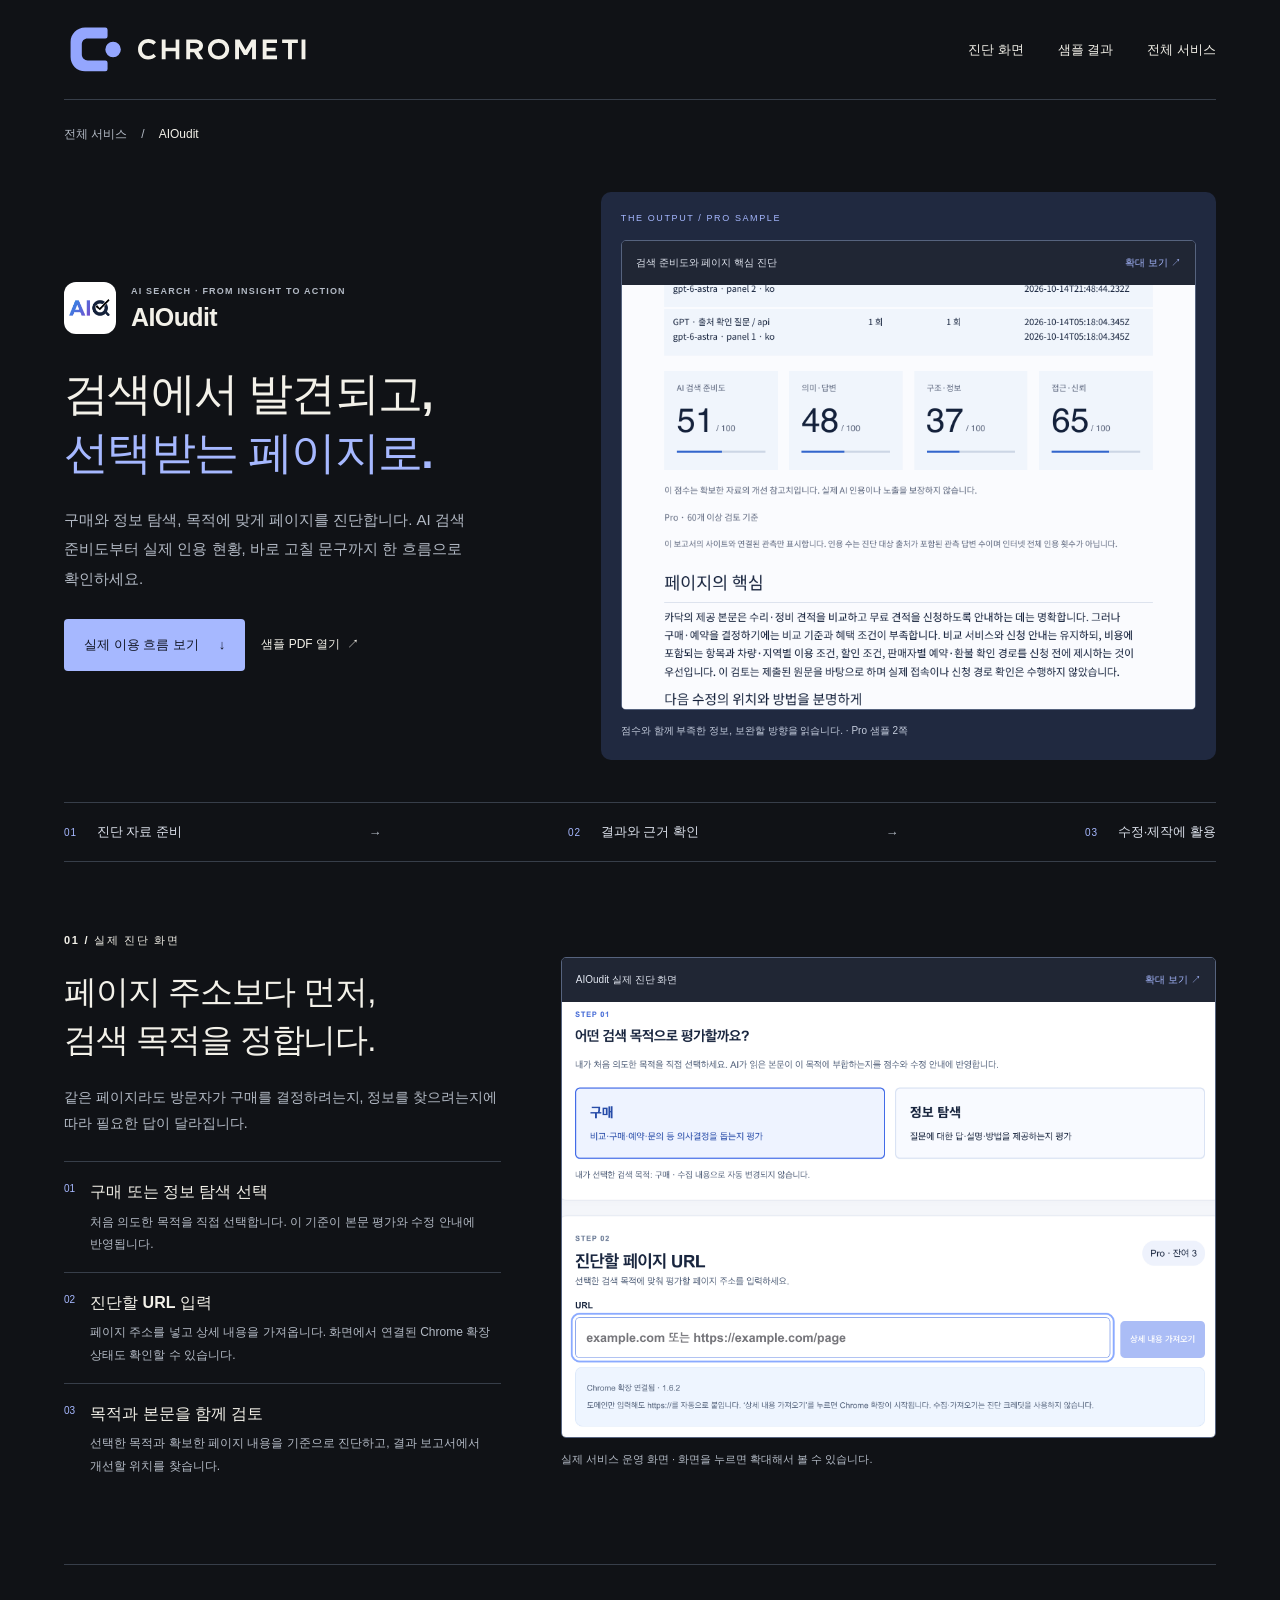
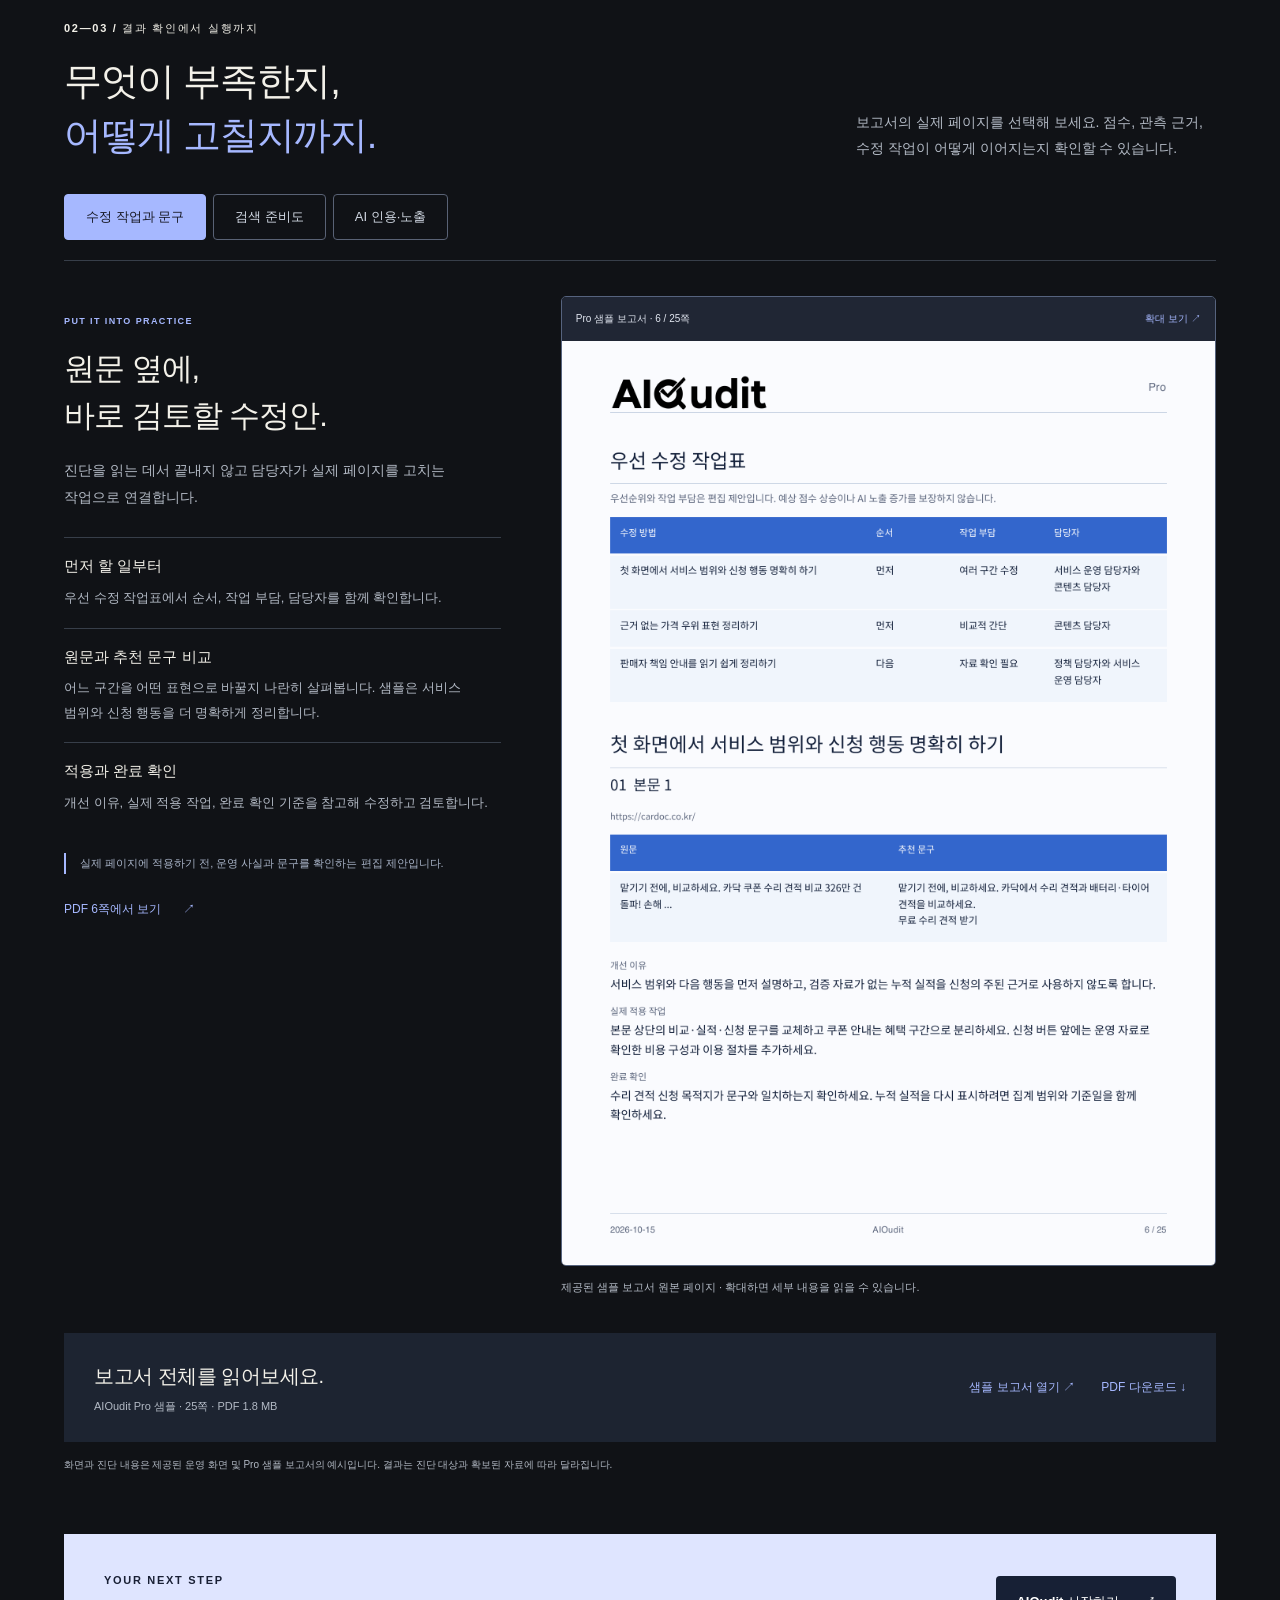
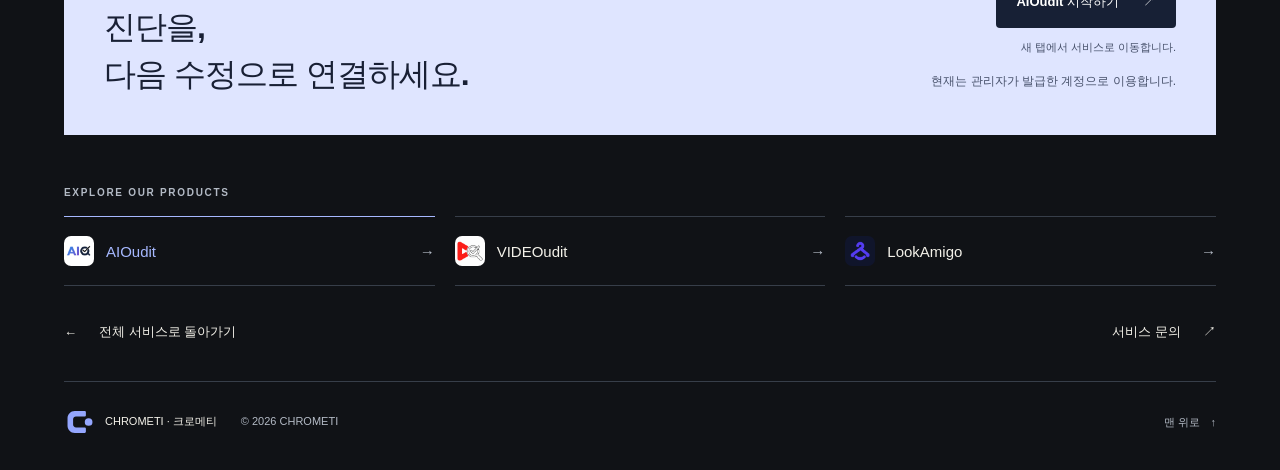
==== services/aioaudit.html @ de55fcaa "Add files via upload" ====
<!doctype html>
<html lang="ko">
<head>
  <meta charset="utf-8">
  <meta name="viewport" content="width=device-width, initial-scale=1">
  <meta name="theme-color" content="#101216">
  <title>AIOudit — AI 검색 시대의 웹페이지 진단 | CHROMETI</title>
  <meta name="description" content="웹페이지의 메시지와 정보 구조, 신뢰 기반을 살펴보고 검색 의도에 맞는 개선 방향을 제안합니다. 진단에서 끝나지 않고, 실제로 고칠 부분과 수정안을 찾는 데 집중합니다.">
  <meta property="og:type" content="website">
  <meta property="og:locale" content="ko_KR">
  <meta property="og:site_name" content="CHROMETI · 크로메티">
  <meta property="og:title" content="AIOudit — AI 검색 시대의 웹페이지 진단">
  <meta property="og:description" content="웹페이지의 메시지와 정보 구조, 신뢰 기반을 살펴보고 검색 의도에 맞는 개선 방향을 제안합니다. 진단에서 끝나지 않고, 실제로 고칠 부분과 수정안을 찾는 데 집중합니다.">
  <meta property="og:url" content="https://chrometi.ilhanyoo.chatgpt.site/services/aioaudit.html">
  <meta name="twitter:card" content="summary">
  <link rel="icon" href="../favicon.ico?v=chrometi-1" sizes="16x16 32x32 48x48 64x64">
  <link rel="icon" type="image/png" sizes="32x32" href="../favicon-32x32.png?v=chrometi-1">
  <link rel="icon" type="image/svg+xml" sizes="any" href="../favicon.svg?v=chrometi-1">
  <link rel="apple-touch-icon" sizes="180x180" href="../apple-touch-icon.png?v=chrometi-1">
  <link rel="manifest" href="../site.webmanifest?v=chrometi-1">
  <link rel="stylesheet" href="../styles.css?v=services-1">
  <link rel="stylesheet" href="../service.css?v=reports-1">
  <script src="../site.js?v=services-1" defer></script>
  <script src="../service-preview.js?v=reports-1" defer></script>
  <link rel="stylesheet" href="../report-stories.css?v=reports-1">
  <script src="../report-stories.js?v=reports-1" defer></script>
</head>
<body class="service-page service-aioaudit">
  <a class="skip-link" href="#main">본문으로 이동</a>
  <div class="page" id="top" tabindex="-1">
    <header class="header">
      <a class="wordmark" href="../index.html" aria-label="크로메티 홈으로"><img src="../assets/chrometi-logo-on-dark.svg" alt="CHROMETI" width="1213" height="282"></a>
      <nav class="nav" aria-label="주 메뉴"><a href="#screen">진단 화면</a><a href="#report">샘플 결과</a><a href="../index.html#products">전체 서비스</a></nav>
    </header>
    <main id="main" tabindex="-1">
      <nav class="breadcrumb" aria-label="현재 위치"><a href="../index.html#products">전체 서비스</a><span aria-hidden="true">/</span><span aria-current="page">AIOudit</span></nav>
      
<section class="work-hero" aria-labelledby="service-title"><div><div class="service-identity"><img src="../assets/aioaudit.png" alt="" width="52" height="52"><div><p class="eyebrow">AI SEARCH · FROM INSIGHT TO ACTION</p><p class="service-name">AIOudit</p></div></div><h1 id="service-title">검색에서 발견되고,<br><em>선택받는 페이지로.</em></h1><p class="service-lead">구매와 정보 탐색, 목적에 맞게 페이지를 진단합니다. AI 검색 준비도부터 실제 인용 현황, 바로 고칠 문구까지 한 흐름으로 확인하세요.</p><div class="hero-actions"><a href="#screen" class="button">실제 이용 흐름 보기 <span aria-hidden="true">↓</span></a><a class="text-link" href="../assets/reports/aioaudit-pro-sample.pdf" target="_blank" rel="noopener">샘플 PDF 열기 <span aria-hidden="true">↗</span></a></div></div><div class="hero-evidence"><p class="evidence-kicker">THE OUTPUT / PRO SAMPLE</p><figure class="evidence-figure report-hero"><a href="../assets/reports/aioaudit-page-2.png" data-screen-preview data-preview-title="검색 준비도와 페이지 핵심 진단" aria-label="검색 준비도와 페이지 핵심 진단 확대 보기" target="_blank" rel="noopener"><span class="evidence-toolbar"><span>검색 준비도와 페이지 핵심 진단</span><span>확대 보기 ↗</span></span><span class="evidence-image"><img src="../assets/reports/aioaudit-page-2.png" width="827" height="1170" alt="점수와 함께 부족한 정보, 보완할 방향을 읽습니다. · Pro 샘플 2쪽" fetchpriority="high"></span></a></figure><p class="evidence-caption">점수와 함께 부족한 정보, 보완할 방향을 읽습니다. · Pro 샘플 2쪽</p></div></section>
<div class="journey-line" aria-label="서비스 이용 흐름"><span><b>01</b> 진단 자료 준비</span><i aria-hidden="true">→</i><span><b>02</b> 결과와 근거 확인</span><i aria-hidden="true">→</i><span><b>03</b> 수정·제작에 활용</span></div>
<section class="input-story" id="screen" tabindex="-1" aria-labelledby="input-title"><div class="input-copy"><p class="eyebrow">01 / 실제 진단 화면</p><h2 id="input-title">페이지 주소보다 먼저,<br>검색 목적을 정합니다.</h2><p class="section-intro">같은 페이지라도 방문자가 구매를 결정하려는지, 정보를 찾으려는지에 따라 필요한 답이 달라집니다.</p><ol class="input-steps"><li><b>01</b><div><h3>구매 또는 정보 탐색 선택</h3><p>처음 의도한 목적을 직접 선택합니다. 이 기준이 본문 평가와 수정 안내에 반영됩니다.</p></div></li><li><b>02</b><div><h3>진단할 URL 입력</h3><p>페이지 주소를 넣고 상세 내용을 가져옵니다. 화면에서 연결된 Chrome 확장 상태도 확인할 수 있습니다.</p></div></li><li><b>03</b><div><h3>목적과 본문을 함께 검토</h3><p>선택한 목적과 확보한 페이지 내용을 기준으로 진단하고, 결과 보고서에서 개선할 위치를 찾습니다.</p></div></li></ol></div><div class="input-evidence"><figure class="evidence-figure dashboard-evidence"><a href="../assets/screens/aioaudit-dashboard.png" data-screen-preview data-preview-title="AIOudit 실제 진단 화면" aria-label="AIOudit 실제 진단 화면 확대 보기" target="_blank" rel="noopener"><span class="evidence-toolbar"><span>AIOudit 실제 진단 화면</span><span>확대 보기 ↗</span></span><span class="evidence-image"><img src="../assets/screens/aioaudit-dashboard.png" width="2102" height="1400" alt="AIOudit 운영 화면. 구매·정보 탐색 목적 선택, 진단할 페이지 URL 입력, 상세 내용 가져오기와 Chrome 확장 연결 상태." loading="lazy"></span></a></figure><p class="evidence-caption">실제 서비스 운영 화면 · 화면을 누르면 확대해서 볼 수 있습니다.</p></div></section>
<section class="report-story" id="report" tabindex="-1" aria-labelledby="report-title"><div class="report-section-heading"><div><p class="eyebrow">02—03 / 결과 확인에서 실행까지</p><h2 id="report-title">무엇이 부족한지,<br><em>어떻게 고칠지까지.</em></h2></div><p class="section-intro">보고서의 실제 페이지를 선택해 보세요. 점수, 관측 근거, 수정 작업이 어떻게 이어지는지 확인할 수 있습니다.</p></div><div class="report-tabs" aria-label="샘플 보고서 항목"><button type="button" class="report-tab" data-panel="report-edits" aria-controls="report-edits" aria-pressed="true">수정 작업과 문구</button><button type="button" class="report-tab" data-panel="report-readiness" aria-controls="report-readiness" aria-pressed="false">검색 준비도</button><button type="button" class="report-tab" data-panel="report-citations" aria-controls="report-citations" aria-pressed="false">AI 인용·노출</button></div><div class="report-panels"><section id="report-edits" class="report-panel" aria-labelledby="title-edits" data-report-panel ><div class="report-explanation"><p class="eyebrow">PUT IT INTO PRACTICE</p><h3 id="title-edits">원문 옆에,<br>바로 검토할 수정안.</h3><p class="panel-lead">진단을 읽는 데서 끝내지 않고 담당자가 실제 페이지를 고치는 작업으로 연결합니다.</p><dl><div><dt>먼저 할 일부터</dt><dd>우선 수정 작업표에서 순서, 작업 부담, 담당자를 함께 확인합니다.</dd></div><div><dt>원문과 추천 문구 비교</dt><dd>어느 구간을 어떤 표현으로 바꿀지 나란히 살펴봅니다. 샘플은 서비스 범위와 신청 행동을 더 명확하게 정리합니다.</dd></div><div><dt>적용과 완료 확인</dt><dd>개선 이유, 실제 적용 작업, 완료 확인 기준을 참고해 수정하고 검토합니다.</dd></div></dl><p class="sample-note">실제 페이지에 적용하기 전, 운영 사실과 문구를 확인하는 편집 제안입니다.</p><a class="text-link" href="../assets/reports/aioaudit-pro-sample.pdf#page=6" target="_blank" rel="noopener">PDF 6쪽에서 보기 <span aria-hidden="true">↗</span></a></div><div class="report-page"><figure class="evidence-figure "><a href="../assets/reports/aioaudit-page-6.png" data-screen-preview data-preview-title="Pro 샘플 보고서 · 6 / 25쪽" aria-label="Pro 샘플 보고서 · 6 / 25쪽 확대 보기" target="_blank" rel="noopener"><span class="evidence-toolbar"><span>Pro 샘플 보고서 · 6 / 25쪽</span><span>확대 보기 ↗</span></span><span class="evidence-image"><img src="../assets/reports/aioaudit-page-6.png" width="827" height="1170" alt="AIOudit 샘플 보고서의 수정 작업과 문구 페이지" loading="lazy"></span></a></figure><p class="evidence-caption">제공된 샘플 보고서 원본 페이지 · 확대하면 세부 내용을 읽을 수 있습니다.</p></div></section><section id="report-readiness" class="report-panel" aria-labelledby="title-readiness" data-report-panel hidden><div class="report-explanation"><p class="eyebrow">READ THE DIAGNOSIS</p><h3 id="title-readiness">점수보다 중요한 건,<br>낮은 이유와 다음 행동.</h3><p class="panel-lead">AI 검색 준비도를 의미·답변, 구조·정보, 접근·신뢰로 나누어 살펴봅니다.</p><dl><div><dt>영역별로 읽기</dt><dd>한 개의 총점뿐 아니라 어떤 영역에 보완이 필요한지 확인합니다.</dd></div><div><dt>선택한 목적과 비교</dt><dd>구매·의사결정에 필요한 정보가 본문에 있는지, 어떤 설명이 부족한지 함께 검토합니다.</dd></div><div><dt>개선할 내용 정하기</dt><dd>샘플에서는 견적 포함 항목, 이용 조건, 혜택 조건 등 신청 전에 필요한 정보를 보완하도록 제안합니다.</dd></div></dl><p class="sample-note">준비도 점수는 확보한 자료의 개선 참고치이며, 실제 AI 인용 확률이나 노출량이 아닙니다.</p><a class="text-link" href="../assets/reports/aioaudit-pro-sample.pdf#page=2" target="_blank" rel="noopener">PDF 2쪽에서 보기 <span aria-hidden="true">↗</span></a></div><div class="report-page"><figure class="evidence-figure "><a href="../assets/reports/aioaudit-page-2.png" data-screen-preview data-preview-title="Pro 샘플 보고서 · 2 / 25쪽" aria-label="Pro 샘플 보고서 · 2 / 25쪽 확대 보기" target="_blank" rel="noopener"><span class="evidence-toolbar"><span>Pro 샘플 보고서 · 2 / 25쪽</span><span>확대 보기 ↗</span></span><span class="evidence-image"><img src="../assets/reports/aioaudit-page-2.png" width="827" height="1170" alt="AIOudit 샘플 보고서의 검색 준비도 페이지" loading="lazy"></span></a></figure><p class="evidence-caption">제공된 샘플 보고서 원본 페이지 · 확대하면 세부 내용을 읽을 수 있습니다.</p></div></section><section id="report-citations" class="report-panel" aria-labelledby="title-citations" data-report-panel hidden><div class="report-explanation"><p class="eyebrow">CHECK THE EVIDENCE</p><h3 id="title-citations">준비도와 실제 관측을<br>구분해서 봅니다.</h3><p class="panel-lead">선택한 질문과 수집 조건에서 AI가 해당 URL을 인용했는지, 브랜드를 언급했는지 확인합니다.</p><dl><div><dt>인용과 언급 구분</dt><dd>링크 인용은 대상 URL이 포함된 답변, 브랜드 노출은 이름이 등장한 답변을 뜻합니다.</dd></div><div><dt>조건과 기간 확인</dt><dd>AI별 질문 유형, 수집 조건과 관측 기간을 함께 읽어 결과의 범위를 이해합니다.</dd></div><div><dt>미확인도 그대로 표시</dt><dd>확인하지 못한 결과를 0회로 처리하지 않습니다. 샘플의 Claude 항목은 추후 서비스 예정으로 표시됩니다.</dd></div></dl><p class="sample-note">이 수치는 관측한 답변의 집계이며, 인터넷 전체 인용 횟수나 전체 이용자 노출량이 아닙니다.</p><a class="text-link" href="../assets/reports/aioaudit-pro-sample.pdf#page=1" target="_blank" rel="noopener">PDF 1쪽에서 보기 <span aria-hidden="true">↗</span></a></div><div class="report-page"><figure class="evidence-figure "><a href="../assets/reports/aioaudit-page-1.png" data-screen-preview data-preview-title="Pro 샘플 보고서 · 1 / 25쪽" aria-label="Pro 샘플 보고서 · 1 / 25쪽 확대 보기" target="_blank" rel="noopener"><span class="evidence-toolbar"><span>Pro 샘플 보고서 · 1 / 25쪽</span><span>확대 보기 ↗</span></span><span class="evidence-image"><img src="../assets/reports/aioaudit-page-1.png" width="827" height="1170" alt="AIOudit 샘플 보고서의 AI 인용·노출 페이지" loading="lazy"></span></a></figure><p class="evidence-caption">제공된 샘플 보고서 원본 페이지 · 확대하면 세부 내용을 읽을 수 있습니다.</p></div></section></div><div class="sample-download"><div><h3>보고서 전체를 읽어보세요.</h3><p>AIOudit Pro 샘플 · 25쪽 · PDF 1.8 MB</p></div><div><a href="../assets/reports/aioaudit-pro-sample.pdf" target="_blank" rel="noopener" class="text-link">샘플 보고서 열기 ↗</a><a href="../assets/reports/aioaudit-pro-sample.pdf" download="AIOudit-Pro-Sample.pdf" class="text-link">PDF 다운로드 ↓</a></div></div><p class="sample-context">화면과 진단 내용은 제공된 운영 화면 및 Pro 샘플 보고서의 예시입니다. 결과는 진단 대상과 확보된 자료에 따라 달라집니다.</p></section>
<section class="service-cta" aria-labelledby="cta-title"><div><p class="eyebrow">Your next step</p><h2 id="cta-title">진단을,<br>다음 수정으로 연결하세요.</h2></div><div class="service-cta-action"><a class="button service-launch" href="https://aioaudit-geo-lab.ilhanyoo.chatgpt.site" target="_blank" rel="noopener noreferrer" aria-label="AIOudit 서비스 새 탭에서 열기">AIOudit 시작하기 <span aria-hidden="true">↗</span></a><p class="new-tab-note">새 탭에서 서비스로 이동합니다.</p><p class="access-note">현재는 관리자가 발급한 계정으로 이용합니다.</p></div></section>
<nav class="service-switch" aria-label="서비스 소개 둘러보기"><p class="eyebrow">Explore our products</p><div><a href="./aioaudit.html" aria-current="page"><img src="../assets/aioaudit.png" width="30" height="30" alt=""><span>AIOudit</span><span aria-hidden="true">→</span></a><a href="./videoudit.html"><img src="../assets/videoudit.png" width="30" height="30" alt=""><span>VIDEOudit</span><span aria-hidden="true">→</span></a><a href="./lookamigo.html"><img src="../assets/lookamigo.png" width="30" height="30" alt=""><span>LookAmigo</span><span aria-hidden="true">→</span></a></div></nav>
      <div class="service-bottom"><a class="text-link" href="../index.html#products"><span aria-hidden="true">←</span> 전체 서비스로 돌아가기</a><a class="text-link" href="mailto:help@chrometi.com" target="_blank" rel="noopener noreferrer">서비스 문의 <span aria-hidden="true">↗</span></a></div>
    </main>
    <footer class="footer"><div><span class="footer-brand"><img src="../assets/chrometi-symbol.svg" alt="" width="32" height="32">CHROMETI · 크로메티</span><span class="copyright">© 2026 CHROMETI</span></div><a href="#top">맨 위로 <span aria-hidden="true">↑</span></a></footer>
  </div>
<dialog class="screen-dialog" aria-labelledby="preview-title" aria-describedby="preview-description"><div class="dialog-toolbar"><div><h2 id="preview-title">서비스 화면 미리보기</h2><p id="preview-description">진단 화면·샘플 보고서 · 확대 후 가로·세로로 이동하며 살펴보세요.</p></div><div class="dialog-actions"><button type="button" class="zoom-toggle" aria-pressed="false">원본 크기로 확대</button><button type="button" class="dialog-close" autofocus aria-label="미리보기 닫기">닫기 <span aria-hidden="true">×</span></button></div></div><div class="dialog-image-area" tabindex="0" role="region" aria-label="서비스 화면 이미지"><img class="dialog-image" alt=""></div></dialog>
</body>
</html>
---- styles.css ----
:root{color-scheme:dark;--bg:#101216;--ink:#f3f1e9;--muted:#b3bac5;--line:#373e49;--accent:#a6b8ff;--accent-ink:#111a33;--surface:#191f2b;font-family:-apple-system,BlinkMacSystemFont,'Apple SD Gothic Neo','Noto Sans KR',sans-serif;background:var(--bg);color:var(--ink);font-synthesis:none;text-rendering:optimizeLegibility;-webkit-font-smoothing:antialiased}
*{box-sizing:border-box}
html,body{margin:0;padding:0}
body{min-width:280px}
button,a,summary{-webkit-tap-highlight-color:transparent}
a{color:inherit;text-decoration:none}
a,summary{touch-action:manipulation}
button,summary{font:inherit}
summary,a{cursor:pointer}
p,h1,h2,h3,ul,dl,dd{margin:0}
img{max-width:100%;display:block}
:focus-visible{outline:2px solid var(--accent);outline-offset:6px}
[tabindex='-1']:focus{outline:none}
[id]{scroll-margin-top:28px}
.skip-link{position:absolute;top:-80px;left:20px;padding:14px 20px;background:var(--accent);color:var(--accent-ink);z-index:10}
.skip-link:focus{top:12px}
.page{max-width:1280px;margin:auto;padding:0 64px}
.header{display:flex;align-items:center;justify-content:space-between;gap:28px;min-height:100px;border-bottom:1px solid var(--line)}
.wordmark{display:inline-flex;align-items:center;flex-shrink:0;min-height:48px;padding:8px 0}
.wordmark img{width:248px;height:auto}
.nav{display:flex;align-items:center;gap:34px;font-size:13px;font-weight:500}
.nav a{display:inline-flex;align-items:center;min-height:48px;min-width:44px}
.nav a:hover,.footer a:hover{color:var(--accent)}
.hero{padding:76px 0 64px;display:grid;grid-template-columns:minmax(0,1fr) 175px;gap:30px;align-items:end}
.eyebrow{font-size:11px;font-weight:650;line-height:1.6;letter-spacing:1.7px;text-transform:uppercase}
.hero h1{font-size:clamp(46px,7.2vw,94px);line-height:1.06;font-weight:500;letter-spacing:-3.8px;margin:26px 0 30px;white-space:nowrap}
.hero h1 em{font-family:Georgia,'Times New Roman',serif;font-weight:400;letter-spacing:-2.5px;color:var(--accent)}
.lead{font-size:16px;line-height:1.9;color:var(--muted);word-break:keep-all}
.hero-side{text-align:right;font-size:13px;line-height:1.9;color:var(--muted);padding-bottom:5px}
.button{display:inline-flex;align-items:center;justify-content:center;gap:20px;min-height:52px;padding:14px 20px;margin-top:26px;border-radius:4px;background:var(--accent);color:var(--accent-ink);font-size:13px;font-weight:600}
.button:hover{background:#c3ceff}
.section-label{border-top:1px solid var(--ink);display:flex;justify-content:space-between;gap:20px;padding:20px 0 14px}
.section-label h2,.section-label>span{font-size:11px;font-weight:500;line-height:1.4;letter-spacing:1.1px;text-transform:uppercase}
.section-label>span{color:var(--muted)}
.product{border-bottom:1px solid var(--line)}
.product summary{list-style:none;display:grid;grid-template-columns:52px minmax(0,1fr) minmax(0,1.05fr) 28px;gap:20px;align-items:center;padding:30px 0}
.product summary::-webkit-details-marker{display:none}
.brand-icon{width:52px;height:52px;object-fit:contain;border-radius:12px}
.product h3{font-size:34px;font-weight:550;line-height:1.2;letter-spacing:-1.3px}
.product-description{font-size:14px;line-height:1.7;color:var(--muted);word-break:keep-all}
.toggle-icon{font-size:26px;line-height:1;text-align:center;font-weight:400}
.toggle-icon::before{content:'+'}
.product[open] .toggle-icon::before{content:'−'}
.product[open] summary h3,.product[open] .toggle-icon,.product summary:hover h3{color:var(--accent)}
.product-detail{display:grid;grid-template-columns:minmax(0,1fr) minmax(0,1.05fr);gap:26px;padding:0 48px 30px 72px}
.product-promise{font-size:19px;font-weight:500;line-height:1.65;word-break:keep-all}
.product-detail>div>p{font-size:14px;line-height:1.9;color:var(--muted);word-break:keep-all}
.tags{list-style:none;padding:0;display:flex;gap:8px 20px;flex-wrap:wrap;color:var(--accent);font-size:12px;line-height:1.5;margin-top:15px}
.app-link{display:inline-flex;align-items:center;gap:9px;min-height:48px;margin-top:15px;font-size:13px;font-weight:600}
.app-link small{font-size:11px;font-weight:400;color:var(--muted);margin-left:4px}
.app-link:hover{color:var(--accent)}
.studio{display:grid;grid-template-columns:minmax(0,1fr) minmax(0,1fr);gap:54px;align-items:center;background:var(--surface);padding:42px;margin:54px 0 0}
.next-label{display:inline-block;font-size:10px;letter-spacing:0;font-weight:400;color:var(--muted);margin-left:8px}
.studio h2,.contact h2{font-size:35px;font-weight:500;line-height:1.45;letter-spacing:-1.3px;margin:17px 0 18px;word-break:keep-all}
.studio-intro>p:last-child{font-size:14px;line-height:1.9;color:var(--muted);word-break:keep-all}
.studio-work>div{padding:17px 0;border-bottom:1px solid var(--line)}
.studio-work>div:first-child{padding-top:0}
.studio-work>div:last-child{padding-bottom:0;border-bottom:0}
.studio-work dt{font-size:14px;font-weight:600;margin-bottom:7px}
.studio-work dd{font-size:13px;line-height:1.8;color:var(--muted);word-break:keep-all}
.contact{display:grid;grid-template-columns:minmax(0,1fr) minmax(0,1fr);align-items:center;gap:50px;padding:64px 0 57px}
.contact>div>p:last-child{font-size:13px;color:var(--muted);line-height:1.8}
.contact h2{margin:14px 0 16px}
.contact-action{text-align:right}
.email-link{display:inline-flex;align-items:center;gap:20px;min-height:52px;font-size:clamp(20px,2.5vw,30px);font-weight:500;letter-spacing:-.6px;border-bottom:1px solid var(--accent);color:var(--accent);padding-bottom:8px;margin-bottom:16px}
.email-link span{font-size:23px}
.email-link:hover{color:var(--ink);border-color:var(--ink)}
.contact-action>p{font-size:13px;color:var(--muted);line-height:1.8}
.office{margin-top:23px;font-size:12px;line-height:1.9;font-style:normal;color:var(--muted);word-break:keep-all}
.office span{display:block;color:var(--ink);font-size:11px;letter-spacing:1px;margin-bottom:3px}
.footer{border-top:1px solid var(--line);display:flex;justify-content:space-between;align-items:center;gap:20px;padding:18px 0 26px;font-size:11px;color:var(--muted)}
.footer>div{display:flex;align-items:center;gap:24px;flex-wrap:wrap;line-height:1.6}
.footer-brand{display:inline-flex;align-items:center;gap:9px;color:var(--ink)}
.footer-brand img{width:32px;height:32px;flex-shrink:0}
.footer a{display:inline-flex;align-items:center;gap:10px;min-height:44px;white-space:nowrap}
@media(min-width:1440px){.hero{padding-top:88px;padding-bottom:76px}}
@media(max-width:1000px){.page{padding:0 38px}.hero{grid-template-columns:minmax(0,1fr) 145px;gap:20px;padding-top:58px}.hero h1{font-size:7.2vw;letter-spacing:-2.8px}.hero h1 em{letter-spacing:-2px}.lead{font-size:15px}.product summary{gap:16px;grid-template-columns:48px minmax(0,1fr) minmax(0,1fr) 26px}.brand-icon{width:48px;height:48px}.product h3{font-size:30px}.product-description{font-size:13px}.product-detail{padding-left:64px;padding-right:42px;gap:20px}.product-promise{font-size:17px}.studio{padding:32px;gap:30px}.studio h2,.contact h2{font-size:30px}}
@media(max-width:700px){.page{padding:0 24px}.header{min-height:108px;align-items:flex-start;flex-direction:column;justify-content:center;gap:0;padding:15px 0 6px}.wordmark{padding:0}.wordmark img{width:220px}.nav{font-size:12px;gap:28px}.nav a{min-height:46px}.hero{grid-template-columns:minmax(0,1fr);padding:36px 0 38px;gap:25px}.hero h1{font-size:clamp(36px,11.5vw,76px);letter-spacing:-2.2px;line-height:1.08;margin:23px 0 26px}.hero h1 em{letter-spacing:-1.6px}.lead{font-size:14px}.hero-side{display:flex;justify-content:space-between;align-items:center;gap:18px;text-align:left;padding:0;font-size:12px}.button{margin:0;min-height:52px;font-size:12px;padding:13px 17px;gap:16px}.product summary{grid-template-columns:46px minmax(0,1fr) 25px;gap:7px 14px;padding:26px 0}.brand-icon{grid-column:1;grid-row:1/3;align-self:start;width:46px;height:46px;border-radius:11px}.product h3{grid-column:2;grid-row:1;font-size:30px;letter-spacing:-1.1px}.product-description{grid-column:2;grid-row:2;font-size:12px}.toggle-icon{grid-column:3;grid-row:1/3;font-size:24px}.product-detail{grid-template-columns:minmax(0,1fr);gap:12px;padding:0 0 25px 60px}.product-promise{font-size:17px}.product-promise br{display:none}.product-detail>div>p{font-size:13px}.tags{font-size:11px;gap:8px 15px}.app-link{font-size:12px;margin-top:10px}.studio{grid-template-columns:minmax(0,1fr);gap:28px;margin-top:34px;padding:28px 24px}.studio h2{font-size:29px}.studio-intro>p:last-child{font-size:13px}.studio-work>div{padding:16px 0}.contact{grid-template-columns:minmax(0,1fr);gap:22px;padding:45px 0 36px}.contact h2{font-size:30px;margin:13px 0}.contact-action{text-align:left}.email-link{font-size:24px;gap:25px;margin-bottom:12px}.footer>div{align-items:flex-start;flex-direction:column;gap:4px}.footer{padding:16px 0 22px}.desktop-break{display:none}}
@media(max-width:360px){.page{padding:0 18px}.hero h1{font-size:11.3vw;letter-spacing:-1.7px}.hero h1 em{letter-spacing:-1.1px}.eyebrow{font-size:10px;letter-spacing:1.2px}.product summary{grid-template-columns:40px minmax(0,1fr) 22px;gap:7px 12px}.brand-icon{width:40px;height:40px;border-radius:9px}.product h3{font-size:27px}.product-detail{padding-left:0}.section-label h2,.section-label>span{font-size:10px;letter-spacing:.7px}.studio{padding:25px 20px}.studio h2,.contact h2{font-size:27px}.next-label{font-size:10px;margin-left:5px}.email-link{font-size:22px}}
@media(prefers-reduced-motion:reduce){*{scroll-behavior:auto!important}}
@media print{.page{padding:0;max-width:none}.nav,.hero-side,.app-link,.footer a{display:none}.product-detail{display:grid!important}.hero{padding:28px 0}.studio{margin-top:28px}.contact{padding:28px 0}}

.product-entry{display:grid;grid-template-columns:56px minmax(0,1fr) minmax(0,1.1fr) auto;align-items:center;gap:22px;padding:32px 0;border-bottom:1px solid var(--line)}
.product-entry-icon{width:56px;height:56px;object-fit:contain;border-radius:12px}
.product-entry-name h3{font-size:32px;font-weight:550;line-height:1.25;letter-spacing:-1px}
.product-entry-name>span{display:block;font-size:10px;line-height:1.5;color:var(--muted);margin-top:6px;letter-spacing:.5px}
.product-entry>p{font-size:14px;line-height:1.8;color:var(--muted);word-break:keep-all}
.product-entry-action{display:inline-flex;align-items:center;gap:16px;font-size:12px;white-space:nowrap}
.product-entry-action>span{font-size:22px;color:var(--accent)}
.product-entry:hover h3,.product-entry:focus-visible h3{color:var(--accent)}
@media(max-width:1000px){.product-entry{grid-template-columns:50px minmax(0,1fr) minmax(0,1fr) auto;gap:17px}.product-entry-icon{width:50px;height:50px}.product-entry-name h3{font-size:27px}.product-entry>p{font-size:12px}.product-entry-action{font-size:11px;gap:10px}}
@media(max-width:700px){.product-entry{grid-template-columns:48px minmax(0,1fr) auto;gap:10px 14px;padding:26px 0}.product-entry-icon{width:48px;height:48px;grid-row:1;grid-column:1}.product-entry-name{grid-row:1;grid-column:2/4}.product-entry-name h3{font-size:29px}.product-entry-name>span{font-size:9px;margin-top:4px}.product-entry>p{grid-row:2;grid-column:2/4;font-size:12px}.product-entry-action{grid-row:3;grid-column:2/4;font-size:12px;min-height:32px;justify-content:space-between}.product-entry-action>span{font-size:21px}}
@media(max-width:360px){.product-entry{grid-template-columns:42px minmax(0,1fr) auto;gap:8px 12px}.product-entry-icon{width:42px;height:42px}.product-entry-name h3{font-size:26px}}
---- service.css ----
.service-page{--product-accent:#a6b8ff;--product-soft:#dfe5ff}
.service-videoudit{--product-accent:#ff6b65;--product-soft:#ffdbd8}
.service-lookamigo{--product-accent:#b9aaff;--product-soft:#ebe5ff}
.breadcrumb{display:flex;align-items:center;gap:14px;padding-top:24px;font-size:12px;line-height:1.7;color:var(--muted)}
.breadcrumb a:hover{color:var(--product-accent)}
.breadcrumb [aria-current]{color:var(--ink)}
.service-identity{display:flex;gap:15px;align-items:center;margin-bottom:30px}
.service-identity img{width:52px;height:52px;object-fit:contain;border-radius:12px;flex-shrink:0}
.service-identity .eyebrow{font-size:9px;letter-spacing:1.2px;color:var(--muted)}
.service-name{font-size:25px;font-weight:550;letter-spacing:-.6px;margin-top:4px}
.service-page h1{font-size:clamp(38px,4.5vw,60px);line-height:1.22;letter-spacing:-2.5px;font-weight:550;word-break:keep-all}
.service-page h1 em{font-style:normal;color:var(--product-accent)}
.service-lead{font-size:15px;line-height:1.9;color:var(--muted);word-break:keep-all;margin-top:23px}
.text-link{display:inline-flex;gap:22px;align-items:center;min-height:48px;font-size:13px;font-weight:500}
.text-link:hover{color:var(--product-accent)}
.hero-copy>.text-link,.video-intro>.text-link{margin-top:22px}
.product-screen{margin:0;min-width:0}
.screen-link{display:block;overflow:hidden;border-radius:9px;border:1px solid #697188;transition:border-color .2s}
.screen-link:hover{border-color:var(--product-accent)}
.screen-bar{display:flex;align-items:center;justify-content:space-between;gap:12px;min-height:42px;padding:8px 16px;background:#20252f;color:#e3e6ed;font-size:10px;letter-spacing:.2px}
.screen-bar>span:first-child{display:flex;align-items:center;gap:8px}
.screen-bar i{width:6px;height:6px;border-radius:50%;background:var(--product-accent)}
.screen-enlarge{display:inline-flex;gap:10px;align-items:center;white-space:nowrap}
.screen-enlarge b{font-size:18px;font-weight:400}
.screen-image{width:100%;height:auto}
.product-screen figcaption{font-size:11px;line-height:1.8;color:var(--muted);word-break:keep-all;margin-top:12px}
.audit-hero{display:grid;grid-template-columns:.82fr 1.4fr;gap:42px;align-items:center;padding:54px 0 80px}
.audit-hero h1{font-size:clamp(35px,3.5vw,46px);letter-spacing:-1.8px}
.audit-stage{min-width:0;padding:24px;background:#212a42;border-radius:16px 16px 3px 3px}
.stage-label{font-family:Georgia,serif;font-size:20px;font-style:italic;color:#d9e1ff;margin:0 0 22px}
.stage-index{display:flex;align-items:center;justify-content:space-between;gap:10px;font-size:10px;letter-spacing:1.8px;color:#b8c8fa;border-top:1px solid #4b5673;padding-top:19px;margin-top:20px}
.audit-stage figcaption{color:#c0c9de;font-size:10px}
.audit-story{display:grid;grid-template-columns:.9fr 1.1fr;gap:70px;align-items:start;border-top:1px solid var(--line);padding:64px 0}
.story-heading h2,.getting-started h2{font-size:38px;line-height:1.45;font-weight:500;letter-spacing:-1.6px;margin-top:20px;word-break:keep-all}
.story-heading h2 em{font-style:normal;color:var(--product-accent)}
.story-heading>p:last-child,.getting-started>div>p:last-child{color:var(--muted);font-size:14px;line-height:1.9;margin-top:22px;word-break:keep-all}
.audit-notes{background:#e9edf5;color:#17233b;padding:0 32px;border-radius:3px}
.audit-notes article{padding:28px 0;border-bottom:1px solid #bcc7db}
.audit-notes article:last-child{border-bottom:0}
.note-number{font-size:10px;font-weight:650;letter-spacing:1.2px;color:#4c6095}
.audit-notes h3{font-size:22px;font-weight:600;letter-spacing:-.8px;margin:12px 0}
.audit-notes p{font-size:14px;line-height:1.85;color:#4c586e;word-break:keep-all}
.getting-started{display:grid;grid-template-columns:.9fr 1.1fr;gap:70px;border-top:1px solid var(--line);padding:56px 0 64px}
.steps{list-style:none;margin:0;padding:0}
.steps li{display:flex;gap:22px;padding:23px 0;border-bottom:1px solid var(--line)}
.steps li:first-child{padding-top:0}
.steps li:last-child{border:0;padding-bottom:0}
.steps li>span{color:var(--product-accent);font-size:12px;padding-top:4px}
.steps h3{font-size:19px;line-height:1.6;font-weight:500;margin-bottom:8px;word-break:keep-all}
.steps p{font-size:14px;color:var(--muted);line-height:1.85;word-break:keep-all}
.video-hero{padding:45px 0 0}
.video-title-row{display:flex;align-items:flex-end;justify-content:space-between;gap:30px;margin:34px 0 43px}
.video-title-row h1{font-size:clamp(46px,6vw,77px);letter-spacing:-3.5px;line-height:1.12}
.video-intro{max-width:330px}
.video-intro .service-lead{margin:0}
.video-stage{position:relative;padding:28px 34px 0;background:#1c1215;border-top:2px solid #e35650}
.video-stage .screen-link{border-color:#554144}
.video-stage .screen-bar{background:#2a1e21}
.film-strip{display:flex;justify-content:space-between;gap:12px;color:#d28e89;font-size:10px;letter-spacing:1.8px;padding:23px 0;margin-top:18px;border-top:1px dashed #614347}
.video-story{display:grid;grid-template-columns:.85fr 1.3fr;gap:85px;padding:70px 0}
.video-story-intro h2{font-size:38px;line-height:1.45;letter-spacing:-1.6px;font-weight:500;margin-top:20px}
.video-story-intro>p:last-child{color:var(--muted);font-size:14px;line-height:1.9;margin-top:24px}
.video-chapters article{display:flex;gap:25px;border-top:1px solid #5a383b;padding:27px 0}
.video-chapters article:first-child{padding-top:20px}
.chapter-number{color:var(--product-accent);font-family:Georgia,serif;font-style:italic;font-size:36px;line-height:1}
.chapter-label{color:var(--product-accent);font-size:9px;letter-spacing:1.5px}
.video-chapters h3{font-size:22px;line-height:1.55;font-weight:500;letter-spacing:-.7px;margin:10px 0}
.video-chapters article>div>p:last-child{font-size:14px;line-height:1.85;color:var(--muted);word-break:keep-all}
.video-workflow{border-top:1px solid var(--line);padding:40px 0 60px}
.workflow-heading{display:flex;align-items:center;justify-content:space-between;gap:20px;margin-bottom:35px}
.workflow-heading h2{font-size:27px;font-weight:500;letter-spacing:-.7px;word-break:keep-all}
.workflow-track{display:grid;grid-template-columns:repeat(3,minmax(0,1fr));gap:30px;list-style:none;margin:0;padding:0}
.workflow-track li{position:relative;border-top:2px solid #5e3336;padding-top:26px}
.workflow-track li::before{content:'';width:8px;height:8px;position:absolute;left:0;top:-5px;background:var(--product-accent);border-radius:50%}
.workflow-track li>span{font-size:11px;color:var(--product-accent)}
.workflow-track h3{font-size:20px;font-weight:500;margin:14px 0}
.workflow-track p{font-size:14px;line-height:1.8;color:var(--muted)}
.workflow-note{font-size:11px;line-height:1.8;color:var(--muted);margin-top:30px;word-break:keep-all}
.look-hero{padding-top:45px}
.look-title-row{display:flex;align-items:flex-end;justify-content:space-between;gap:35px;margin:35px 0 40px}
.look-title-row h1{font-size:clamp(44px,5.7vw,73px);line-height:1.18;letter-spacing:-3px}
.look-title-row>div{padding-right:8%}
.look-motto{font-family:Georgia,serif;font-size:32px;line-height:1.15;letter-spacing:-.9px;color:#e5e0d5}
.look-motto i{color:var(--product-accent)}
.look-title-row .service-lead{font-size:13px;margin-top:17px}
.look-stage{background:#efede5;padding:24px 24px 18px;border-radius:3px}
.look-stage .screen-link{border-color:#d4cfdf;border-radius:3px}
.look-stage .screen-bar{background:#e5e0ed;color:#41394f}
.look-stage .screen-bar i{background:#7256d4}
.look-stage figcaption{color:#655e6e}
.look-editorial{display:grid;grid-template-columns:.85fr 1.25fr;gap:90px;padding:75px 0 62px}
.look-editorial-title h2{font-size:34px;font-weight:500;line-height:1.5;letter-spacing:-1.3px;margin:20px 0 22px;word-break:keep-all}
.look-editorial-title>p:last-child{font-size:14px;color:var(--muted);line-height:1.9}
.look-index article{display:flex;gap:26px;padding:28px 0;border-top:1px solid #51485f}
.look-index article:first-child{padding-top:20px}
.look-index article>span{font-family:Georgia,serif;font-size:50px;line-height:1;color:#b4a4d6;font-style:italic}
.look-index h3{font-size:22px;font-weight:500;line-height:1.55;letter-spacing:-.6px;margin:11px 0}
.look-index article>div>p:last-child{font-size:14px;line-height:1.9;color:var(--muted);word-break:keep-all}
.look-start{text-align:center;border-top:1px solid var(--line);padding:46px 10px 60px}
.look-start h2{font-size:32px;line-height:1.5;font-weight:500;letter-spacing:-1px;margin:17px 0;word-break:keep-all}
.look-start>p:not(.eyebrow){font-size:14px;line-height:2;color:var(--muted);word-break:keep-all}
.look-tags{display:flex;justify-content:center;flex-wrap:wrap;gap:12px 30px;margin-top:26px}
.look-tags span{font-size:12px;color:var(--product-accent);border-bottom:1px solid #685e7d;padding-bottom:8px}
.service-cta{display:grid;grid-template-columns:1.2fr 1fr;gap:40px;align-items:center;padding:38px 40px;background:var(--product-soft);color:#192035}
.service-cta h2{font-size:32px;font-weight:550;line-height:1.45;letter-spacing:-1px;margin-top:15px;word-break:keep-all}
.service-cta-action{text-align:right}
.service-launch{margin:0;gap:24px;max-width:100%;background:#172035;color:#fff;line-height:1.6}
.service-launch:hover{background:#354364}
.new-tab-note{font-size:11px;color:#47516b;margin-top:12px}
.access-note{font-size:12px;line-height:1.85;color:#47516b;margin-top:15px;word-break:keep-all}
.service-switch{margin-top:50px}
.service-switch>.eyebrow{font-size:10px;color:var(--muted);margin-bottom:15px}
.service-switch>div{display:grid;grid-template-columns:repeat(3,minmax(0,1fr));gap:20px}
.service-switch a{display:flex;align-items:center;gap:12px;border-top:1px solid var(--line);border-bottom:1px solid var(--line);padding:19px 0;font-size:15px}
.service-switch a img{border-radius:7px;flex-shrink:0}
.service-switch a span:last-child{margin-left:auto;color:var(--muted)}
.service-switch a:hover,.service-switch a[aria-current]{color:var(--product-accent);border-top-color:var(--product-accent)}
.service-bottom{display:flex;align-items:center;justify-content:space-between;gap:20px;padding:22px 0 25px}
.preview-open{overflow:hidden}
.screen-dialog{border:1px solid #697188;border-radius:12px;background:#161b24;color:#f3f1e9;padding:0;width:min(1320px,calc(100vw - 48px));max-width:none;max-height:calc(100dvh - 48px);overflow:auto;box-shadow:0 30px 120px #0009}
.screen-dialog::backdrop{background:#05070bec;backdrop-filter:blur(8px)}
.dialog-toolbar{display:flex;align-items:center;justify-content:space-between;gap:20px;padding:16px 20px;position:sticky;top:0;background:#161b24;z-index:1}
.dialog-toolbar h2{font-size:14px;font-weight:550;margin:0;line-height:1.5}
.dialog-toolbar p{font-size:11px;line-height:1.7;color:#b3bac5;margin-top:5px}
.dialog-actions{display:flex;gap:9px;align-items:center;flex-shrink:0}
.dialog-actions button{background:#303b50;color:#f3f1e9;border:1px solid #697188;border-radius:5px;min-height:44px;padding:9px 14px;font-size:12px;cursor:pointer}
.dialog-close span{font-size:20px;margin-left:5px}
.dialog-image-area{overflow:auto;max-height:calc(100dvh - 150px)}
.dialog-image{width:100%;height:auto}
.dialog-image-area.is-zoomed .dialog-image{width:var(--preview-width,1280px);min-width:var(--preview-width,1280px);max-width:none}
@media(max-width:1000px){.audit-hero{gap:25px;grid-template-columns:.9fr 1.25fr}.audit-stage{padding:18px}.audit-hero h1{font-size:35px}.stage-label{font-size:18px}.audit-story,.getting-started{gap:38px}.video-story,.look-editorial{gap:40px}.look-title-row>div{padding-right:0}.service-cta{padding:32px;gap:25px}.service-cta h2{font-size:28px}.screen-bar{font-size:9px;padding:8px 11px}.video-stage{padding:24px 24px 0}.look-editorial-title h2{font-size:30px}}
@media(max-width:760px){
.audit-hero{grid-template-columns:minmax(0,1fr);gap:32px;padding:32px 0 42px}.service-page h1,.audit-hero h1{font-size:clamp(35px,7.9vw,52px);line-height:1.3;letter-spacing:-1.8px}.service-identity{margin-bottom:23px}.service-identity img{width:48px;height:48px}.service-name{font-size:25px}.service-identity .eyebrow{font-size:8px;letter-spacing:1px}.service-lead{font-size:14px;line-height:1.85;margin-top:20px}.desktop-only{display:none}.hero-copy>.text-link,.video-intro>.text-link{margin-top:13px}.audit-stage{padding:17px}.stage-label{font-size:20px;margin-bottom:17px}.stage-index{font-size:9px;letter-spacing:1.3px;padding-top:15px;margin-top:15px}.screen-bar{min-height:42px;font-size:9px;gap:5px;padding:8px 10px}.screen-bar>span:first-child{gap:6px}.screen-bar i{width:5px;height:5px}.screen-enlarge{gap:4px;font-size:9px}.screen-enlarge b{font-size:15px}.product-screen figcaption{font-size:10px;margin-top:10px}
.audit-story,.getting-started,.video-story,.look-editorial{grid-template-columns:minmax(0,1fr);gap:30px;padding:40px 0}.story-heading h2,.getting-started h2,.video-story-intro h2{font-size:31px;margin-top:16px}.story-heading>p:last-child,.getting-started>div>p:last-child,.video-story-intro>p:last-child{font-size:13px;margin-top:17px}.audit-notes{padding:0 24px}.audit-notes article{padding:24px 0}.audit-notes h3{font-size:21px}.audit-notes p{font-size:13px}.steps h3{font-size:18px}.steps p{font-size:13px}.steps li{gap:18px}
.video-hero,.look-hero{padding-top:30px}.video-title-row,.look-title-row{display:block;margin:25px 0 30px}.video-title-row h1{font-size:clamp(40px,9.7vw,65px);letter-spacing:-2.3px;line-height:1.2}.video-intro{margin-top:23px;max-width:none}.video-intro .service-lead br{display:none}.video-intro .service-lead{max-width:420px;word-break:keep-all}.video-stage{padding:16px 16px 0;margin:0 -8px}.film-strip{font-size:8px;letter-spacing:.6px;gap:8px;margin-top:13px;padding:17px 0}.video-chapters article{gap:20px;padding:23px 0}.video-chapters h3{font-size:20px}.video-chapters article>div>p:last-child{font-size:13px}.chapter-number{font-size:32px}.video-workflow{padding:35px 0 40px}.workflow-heading{display:block;margin-bottom:25px}.workflow-heading h2{font-size:26px;line-height:1.5;margin-top:15px}.workflow-track{grid-template-columns:minmax(0,1fr);gap:0}.workflow-track li{margin-left:4px;padding:0 0 28px 25px;border-top:0;border-left:2px solid #5e3336}.workflow-track li:last-child{padding-bottom:0;border-color:transparent}.workflow-track li::before{left:-5px;top:4px}.workflow-track h3{font-size:19px;margin:8px 0}.workflow-track p{font-size:13px}.workflow-track p br{display:none}.workflow-note{font-size:10px;margin-top:25px}
.look-title-row h1{font-size:clamp(39px,9.4vw,64px);line-height:1.25}.look-title-row>div{display:flex;align-items:end;justify-content:space-between;gap:20px;margin-top:23px}.look-motto{font-size:24px}.look-title-row .service-lead{margin:0;font-size:11px}.look-stage{padding:13px 13px 14px;margin:0 -8px}.look-editorial-title h2{font-size:29px;margin:16px 0}.look-editorial-title>p:last-child{font-size:13px}.look-index article{gap:22px;padding:24px 0}.look-index article>span{font-size:42px}.look-index h3{font-size:20px}.look-index article>div>p:last-child{font-size:13px}.look-start{text-align:left;padding:35px 0 40px}.look-start h2{font-size:28px;line-height:1.5}.look-start>p:not(.eyebrow){font-size:13px}.look-tags{justify-content:flex-start;gap:12px 24px}.look-tags span{font-size:11px}
.service-cta{grid-template-columns:minmax(0,1fr);gap:24px;padding:28px 24px}.service-cta h2{font-size:28px;margin-top:13px}.service-cta-action{text-align:left}.service-launch{min-height:52px;font-size:13px}.access-note{font-size:11px}.service-switch{margin-top:34px}.service-switch>div{grid-template-columns:minmax(0,1fr);gap:0}.service-switch a{border-bottom:0;padding:16px 0}.service-switch a:last-child{border-bottom:1px solid var(--line)}.service-bottom{gap:10px;padding:18px 0}.service-bottom .text-link{font-size:11px;gap:8px}.screen-dialog{width:calc(100vw - 24px);max-height:calc(100dvh - 24px);border-radius:8px}.dialog-toolbar{display:block;padding:14px}.dialog-actions{margin-top:12px;justify-content:space-between}.dialog-actions button{font-size:11px;padding:8px 12px}.dialog-toolbar h2{font-size:13px}.dialog-toolbar p{font-size:10px}.dialog-image-area{max-height:calc(100dvh - 185px)}
}
@media(max-width:360px){.breadcrumb{font-size:11px}.service-page h1,.audit-hero h1{font-size:33px}.video-title-row h1,.look-title-row h1{font-size:36px}.screen-bar{padding:7px}.screen-bar i{display:none}.screen-bar>span:first-child{font-size:8px}.screen-enlarge{font-size:8px}.audit-stage{padding:13px}.stage-label{font-size:18px}.look-motto{font-size:22px}.look-title-row .service-lead{font-size:10px}.look-title-row>div{gap:12px}.service-cta h2{font-size:26px}}
---- report-stories.css ----
.work-hero{display:grid;grid-template-columns:minmax(0,.94fr) minmax(0,1.2fr);align-items:center;gap:55px;padding:48px 0 42px}
.work-hero h1{font-size:clamp(34px,3.5vw,46px);line-height:1.32;letter-spacing:-1.7px}
.work-hero .service-lead{max-width:440px;font-size:15px;line-height:1.95}
.hero-actions{display:flex;align-items:center;gap:16px;flex-wrap:wrap;margin-top:26px}
.hero-actions .button{margin:0;background:var(--product-accent);color:#121624}
.hero-actions .text-link{font-size:12px;gap:7px}
.hero-evidence{padding:20px;background:#202940;border-radius:10px;min-width:0}
.service-videoudit .hero-evidence{background:#291b20;border-top:2px solid #ff6b65;border-radius:3px}
.evidence-kicker{font-size:9px;line-height:1.5;letter-spacing:1.6px;margin-bottom:14px;color:var(--product-accent)}
.evidence-figure{margin:0;min-width:0}
.evidence-figure>a{display:block;border:1px solid #56637e;border-radius:5px;overflow:hidden}
.evidence-figure>a:hover{border-color:var(--product-accent)}
.evidence-toolbar{min-height:44px;padding:10px 14px;display:flex;gap:14px;align-items:center;justify-content:space-between;background:#202634;color:#e1e6f0;font-size:10px;line-height:1.6}
.evidence-toolbar>span:last-child{white-space:nowrap;font-size:10px;color:var(--product-accent)}
.evidence-image{display:block;overflow:hidden;background:#f8faff}
.evidence-image img{width:100%;height:auto}
.report-hero .evidence-image{aspect-ratio:1.35}
.report-hero .evidence-image img{height:100%;object-fit:cover;object-position:center 65%}
.service-videoudit .report-hero .evidence-image img{object-position:center 24%}
.service-videoudit .evidence-image{background:#080808}
.service-videoudit .evidence-toolbar{background:#281b21}
.evidence-caption{font-size:11px;line-height:1.8;color:var(--muted);word-break:keep-all;margin-top:12px}
.hero-evidence .evidence-caption{font-size:10px;color:#c5cddd}
.journey-line{display:flex;align-items:center;justify-content:space-between;gap:20px;padding:20px 0;border-top:1px solid var(--line);border-bottom:1px solid var(--line);font-size:13px;color:#dce1eb}
.journey-line b{color:var(--product-accent);font-size:10px;font-weight:500;letter-spacing:1px;margin-right:16px}
.journey-line i{font-style:normal;color:var(--muted)}
.input-story{display:grid;grid-template-columns:minmax(0,.8fr) minmax(0,1.2fr);gap:60px;align-items:center;padding:70px 0}
.input-copy h2{font-size:33px;line-height:1.45;font-weight:500;letter-spacing:-1.1px;margin:18px 0 20px;word-break:keep-all}
.section-intro{font-size:14px;line-height:1.9;color:var(--muted);word-break:keep-all}
.input-steps{list-style:none;margin:24px 0 0;padding:0}
.input-steps li{display:flex;gap:15px;padding:17px 0;border-top:1px solid var(--line)}
.input-steps b{font-size:10px;font-weight:500;color:var(--product-accent);padding-top:4px}
.input-steps h3{font-size:16px;font-weight:550;line-height:1.6;margin-bottom:6px;word-break:keep-all}
.input-steps p{font-size:12px;color:var(--muted);line-height:1.85;word-break:keep-all}
.input-evidence{min-width:0}
.report-story{border-top:1px solid var(--line);padding:55px 0 60px}
.report-section-heading{display:flex;gap:60px;align-items:end;justify-content:space-between;margin-bottom:32px}
.report-section-heading h2{font-size:38px;line-height:1.4;font-weight:500;letter-spacing:-1.3px;margin-top:18px;word-break:keep-all}
.report-section-heading h2 em{color:var(--product-accent);font-style:normal}
.report-section-heading .section-intro{max-width:360px}
.report-tabs{display:flex;gap:7px;flex-wrap:wrap;padding:0 0 20px;border-bottom:1px solid var(--line)}
.report-tab{border:1px solid #596275;background:transparent;color:#d3dae5;border-radius:4px;min-height:46px;padding:12px 21px;font-size:13px;cursor:pointer}
.report-tab:hover{border-color:var(--product-accent);color:var(--product-accent)}
.report-tab[aria-pressed=true]{background:var(--product-accent);border-color:var(--product-accent);color:#161722;font-weight:600}
.report-panel{display:grid;grid-template-columns:minmax(0,.8fr) minmax(0,1.2fr);gap:60px;align-items:start;padding-top:35px}
.report-panel[hidden]{display:none}
.report-explanation{position:sticky;top:25px;padding-top:18px}
.report-explanation>.eyebrow{font-size:9px;color:var(--product-accent);letter-spacing:1.4px}
.report-explanation h3{font-size:31px;font-weight:500;letter-spacing:-1px;line-height:1.5;margin:18px 0;word-break:keep-all}
.panel-lead{font-size:14px;line-height:1.9;color:var(--muted);word-break:keep-all}
.report-explanation dl{margin-top:27px}
.report-explanation dl>div{padding:17px 0;border-top:1px solid var(--line)}
.report-explanation dt{font-size:15px;font-weight:550;margin-bottom:8px;line-height:1.5}
.report-explanation dd{font-size:13px;line-height:1.9;color:var(--muted);word-break:keep-all}
.sample-note{font-size:11px;line-height:1.9;color:#a9b4c8;border-left:2px solid var(--product-accent);padding-left:14px;margin-top:20px;word-break:keep-all}
.report-explanation>.text-link{margin-top:12px;font-size:12px;color:var(--product-accent)}
.report-page .evidence-toolbar{min-height:44px}
.sample-download{display:flex;align-items:center;justify-content:space-between;gap:30px;background:#1d2431;padding:28px 30px;margin-top:35px}
.sample-download h3{font-size:20px;line-height:1.5;font-weight:500;letter-spacing:-.5px}
.sample-download p{font-size:11px;color:var(--muted);margin-top:8px}
.sample-download>div:last-child{display:flex;gap:26px;align-items:center}
.sample-download .text-link{font-size:12px;color:var(--product-accent);gap:6px}
.sample-context{font-size:10px;line-height:1.8;color:var(--muted);word-break:keep-all;margin-top:14px}
.service-launch:focus-visible{outline-color:#172035}
@media(max-width:1000px){.work-hero{gap:30px;grid-template-columns:1fr 1.1fr}.work-hero h1{font-size:36px}.hero-evidence{padding:15px}.hero-actions{gap:8px}.hero-actions .button{font-size:12px;padding:13px 15px}.input-story,.report-panel{gap:35px;grid-template-columns:1fr 1.2fr}.input-copy h2{font-size:29px}.report-section-heading{gap:35px}.report-section-heading h2{font-size:32px}.report-explanation h3{font-size:28px}.sample-download{padding:25px}.sample-download>div:last-child{gap:15px}}
@media(max-width:760px){
.work-hero{grid-template-columns:minmax(0,1fr);gap:28px;padding:32px 0}.work-hero h1{font-size:clamp(32px,8.5vw,46px);line-height:1.35;letter-spacing:-1.6px}.work-hero .service-lead{font-size:14px;margin-top:20px}.hero-actions{gap:15px;margin-top:22px}.hero-actions .button{font-size:12px;min-height:48px}.hero-actions .text-link{font-size:11px}.hero-evidence{padding:14px}.evidence-kicker{font-size:8px;margin-bottom:12px}.evidence-toolbar{font-size:9px;padding:9px 11px;min-height:42px;gap:8px}.evidence-toolbar>span:last-child{font-size:9px}.hero-evidence .evidence-caption,.evidence-caption{font-size:10px;margin-top:10px}.report-hero .evidence-image{aspect-ratio:1.18}.journey-line{gap:8px;font-size:10px;padding:17px 0}.journey-line b{display:block;margin:0 0 6px}.journey-line i{font-size:12px}.input-story{grid-template-columns:minmax(0,1fr);gap:25px;padding:40px 0}.input-copy h2{font-size:29px;margin:15px 0 17px}.section-intro{font-size:13px}.input-steps{margin-top:20px}.input-steps li{padding:14px 0}.input-steps h3{font-size:16px}.input-steps p{font-size:12px}.input-evidence{grid-row:2}.report-story{padding:38px 0 40px}.report-section-heading{display:block;margin-bottom:24px}.report-section-heading h2{font-size:29px;margin-top:15px}.report-section-heading .section-intro{margin-top:18px;max-width:none}.report-tabs{display:grid;grid-template-columns:repeat(2,minmax(0,1fr));gap:8px;padding-bottom:20px}.report-tab{font-size:12px;min-height:46px;padding:10px 9px}.report-panel{grid-template-columns:minmax(0,1fr);gap:24px;padding-top:24px}.report-explanation{position:static;padding-top:0}.report-explanation h3{font-size:28px;margin:15px 0}.panel-lead{font-size:13px}.report-explanation dl{margin-top:19px}.report-explanation dl>div{padding:14px 0}.report-explanation dd{font-size:12px}.sample-note{font-size:10px;margin-top:17px}.sample-download{display:block;padding:23px 21px;margin-top:24px}.sample-download h3{font-size:20px}.sample-download>div:last-child{flex-wrap:wrap;gap:0 20px;margin-top:14px}.sample-download .text-link{font-size:11px}.sample-context{font-size:10px}.report-page .evidence-caption{font-size:9px}}
@media(max-width:360px){.work-hero h1{font-size:31px}.hero-actions{gap:7px}.hero-actions .button{font-size:11px}.hero-actions .text-link{font-size:10px}.evidence-toolbar{font-size:8px}.evidence-toolbar>span:last-child{font-size:8px}.journey-line{font-size:9px}.input-copy h2,.report-section-heading h2{font-size:27px}.report-explanation h3{font-size:26px}}
@media(max-width:760px){.report-page{grid-row:1}.report-explanation{grid-row:2}}
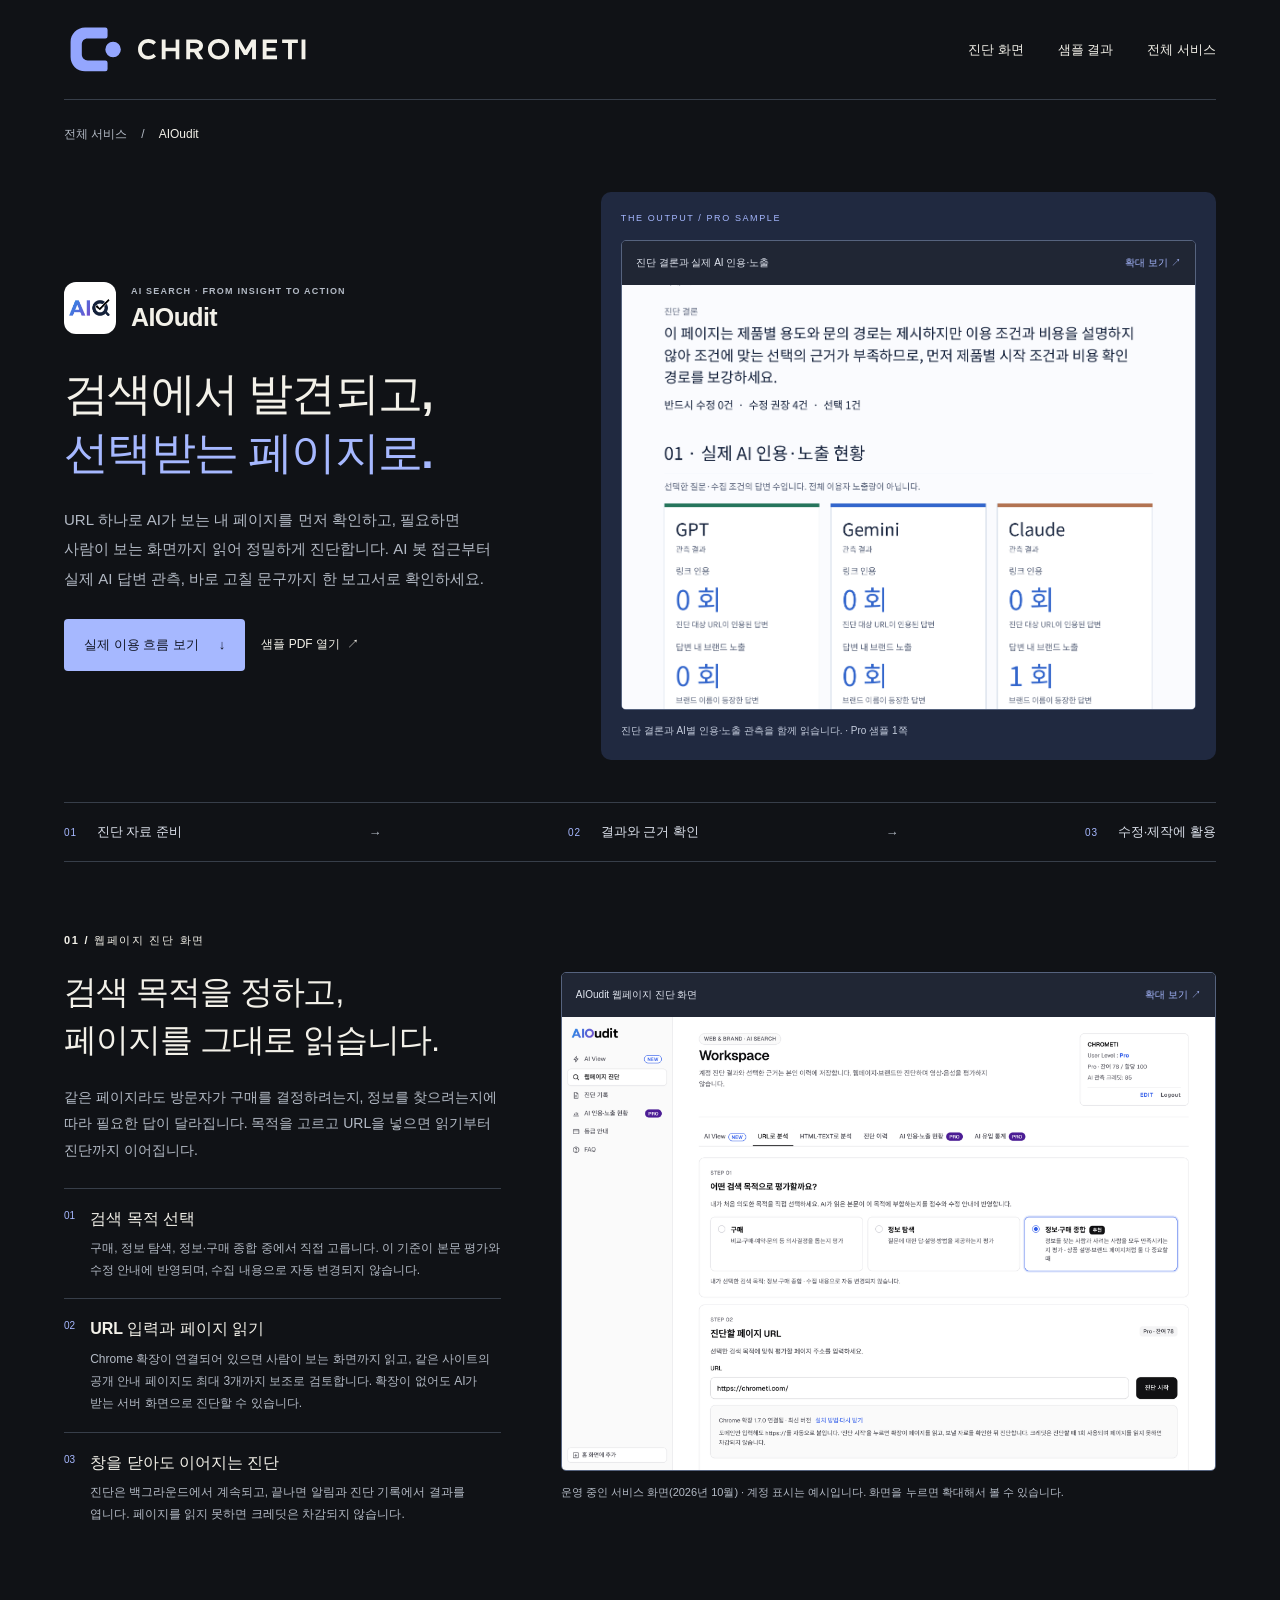
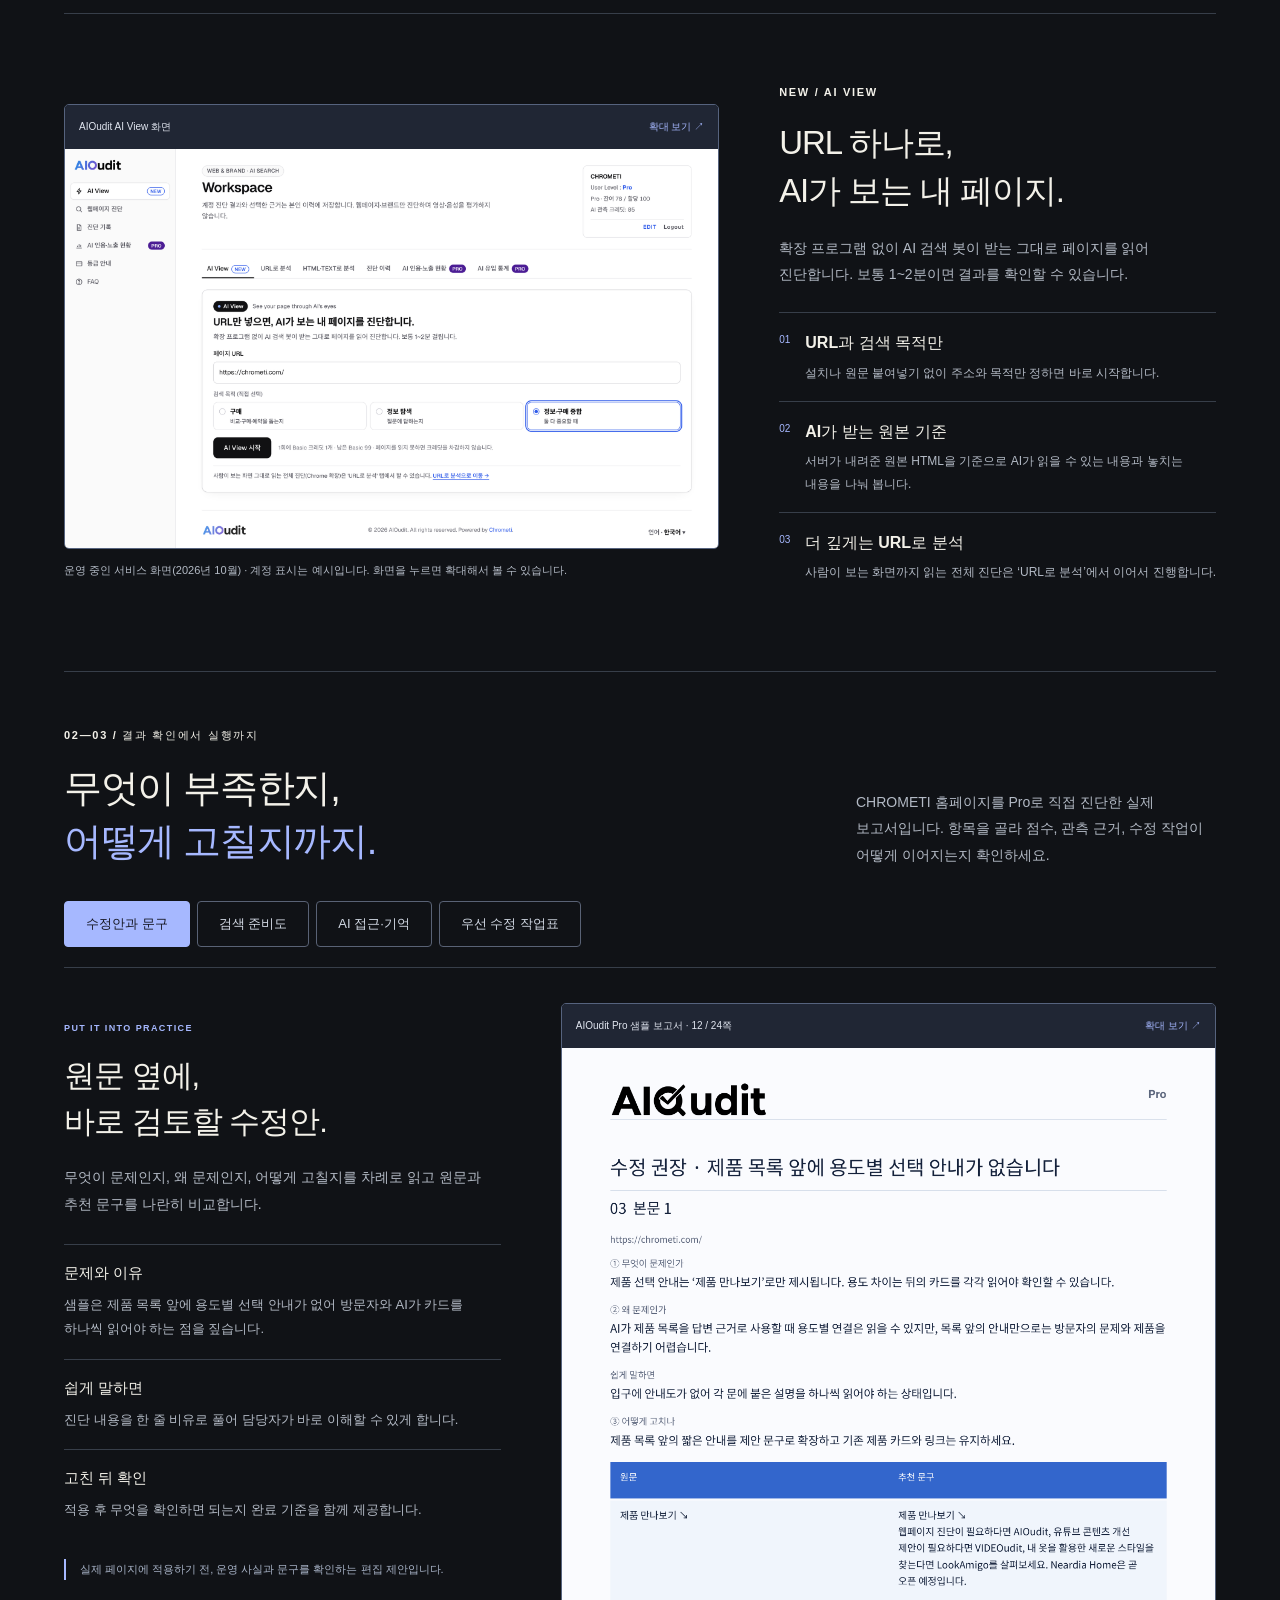
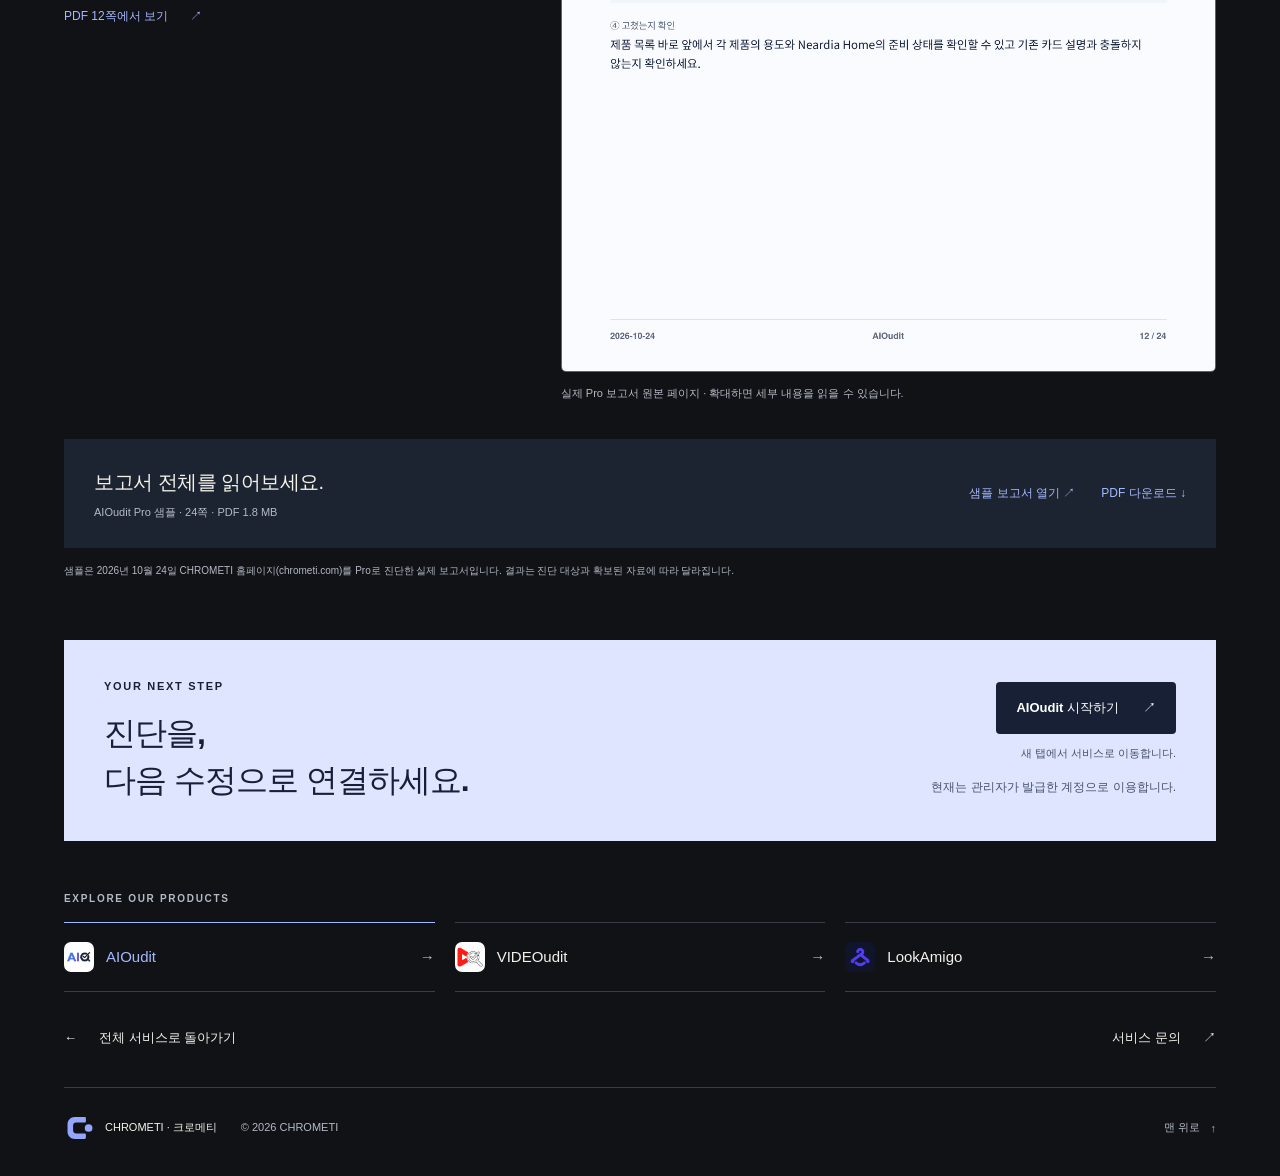
==== commit 4d004a82: "Refresh AIOudit/VIDEOudit intro pages with current screens and new Pro samples Co-Authored-By: Claud" ====
--- a/services/aioaudit.html
+++ b/services/aioaudit.html
@@ -5,13 +5,14 @@
   <meta name="viewport" content="width=device-width, initial-scale=1">
   <meta name="theme-color" content="#101216">
   <title>AIOudit — AI 검색 시대의 웹페이지 진단 | CHROMETI</title>
-  <meta name="description" content="웹페이지의 메시지와 정보 구조, 신뢰 기반을 살펴보고 검색 의도에 맞는 개선 방향을 제안합니다. 진단에서 끝나지 않고, 실제로 고칠 부분과 수정안을 찾는 데 집중합니다.">
+  <meta name="description" content="URL 하나로 AI가 보는 내 페이지를 확인하고, 사람이 보는 화면까지 읽어 정밀하게 진단합니다. AI 봇 접근과 실제 AI 답변 관측부터 바로 고칠 문구까지 한 보고서로 확인하세요.">
   <meta property="og:type" content="website">
   <meta property="og:locale" content="ko_KR">
   <meta property="og:site_name" content="CHROMETI · 크로메티">
   <meta property="og:title" content="AIOudit — AI 검색 시대의 웹페이지 진단">
-  <meta property="og:description" content="웹페이지의 메시지와 정보 구조, 신뢰 기반을 살펴보고 검색 의도에 맞는 개선 방향을 제안합니다. 진단에서 끝나지 않고, 실제로 고칠 부분과 수정안을 찾는 데 집중합니다.">
-  <meta property="og:url" content="https://chrometi.ilhanyoo.chatgpt.site/services/aioaudit.html">
+  <meta property="og:description" content="URL 하나로 AI가 보는 내 페이지를 확인하고, 사람이 보는 화면까지 읽어 정밀하게 진단합니다. AI 봇 접근과 실제 AI 답변 관측부터 바로 고칠 문구까지 한 보고서로 확인하세요.">
+  <meta property="og:url" content="https://chrometi.com/services/aioaudit.html">
+  <link rel="canonical" href="https://chrometi.com/services/aioaudit.html">
   <meta name="twitter:card" content="summary">
   <link rel="icon" href="../favicon.ico?v=chrometi-1" sizes="16x16 32x32 48x48 64x64">
   <link rel="icon" type="image/png" sizes="32x32" href="../favicon-32x32.png?v=chrometi-1">
@@ -22,8 +23,8 @@
   <link rel="stylesheet" href="../service.css?v=reports-1">
   <script src="../site.js?v=services-1" defer></script>
   <script src="../service-preview.js?v=reports-1" defer></script>
-  <link rel="stylesheet" href="../report-stories.css?v=reports-1">
-  <script src="../report-stories.js?v=reports-1" defer></script>
+  <link rel="stylesheet" href="../report-stories.css?v=reports-2610">
+  <script src="../report-stories.js?v=reports-2610" defer></script>
 </head>
 <body class="service-page service-aioaudit">
   <a class="skip-link" href="#main">본문으로 이동</a>
@@ -35,11 +36,12 @@
     <main id="main" tabindex="-1">
       <nav class="breadcrumb" aria-label="현재 위치"><a href="../index.html#products">전체 서비스</a><span aria-hidden="true">/</span><span aria-current="page">AIOudit</span></nav>
       
-<section class="work-hero" aria-labelledby="service-title"><div><div class="service-identity"><img src="../assets/aioaudit.png" alt="" width="52" height="52"><div><p class="eyebrow">AI SEARCH · FROM INSIGHT TO ACTION</p><p class="service-name">AIOudit</p></div></div><h1 id="service-title">검색에서 발견되고,<br><em>선택받는 페이지로.</em></h1><p class="service-lead">구매와 정보 탐색, 목적에 맞게 페이지를 진단합니다. AI 검색 준비도부터 실제 인용 현황, 바로 고칠 문구까지 한 흐름으로 확인하세요.</p><div class="hero-actions"><a href="#screen" class="button">실제 이용 흐름 보기 <span aria-hidden="true">↓</span></a><a class="text-link" href="../assets/reports/aioaudit-pro-sample.pdf" target="_blank" rel="noopener">샘플 PDF 열기 <span aria-hidden="true">↗</span></a></div></div><div class="hero-evidence"><p class="evidence-kicker">THE OUTPUT / PRO SAMPLE</p><figure class="evidence-figure report-hero"><a href="../assets/reports/aioaudit-page-2.png" data-screen-preview data-preview-title="검색 준비도와 페이지 핵심 진단" aria-label="검색 준비도와 페이지 핵심 진단 확대 보기" target="_blank" rel="noopener"><span class="evidence-toolbar"><span>검색 준비도와 페이지 핵심 진단</span><span>확대 보기 ↗</span></span><span class="evidence-image"><img src="../assets/reports/aioaudit-page-2.png" width="827" height="1170" alt="점수와 함께 부족한 정보, 보완할 방향을 읽습니다. · Pro 샘플 2쪽" fetchpriority="high"></span></a></figure><p class="evidence-caption">점수와 함께 부족한 정보, 보완할 방향을 읽습니다. · Pro 샘플 2쪽</p></div></section>
+<section class="work-hero" aria-labelledby="service-title"><div><div class="service-identity"><img src="../assets/aioaudit.png" alt="" width="52" height="52"><div><p class="eyebrow">AI SEARCH · FROM INSIGHT TO ACTION</p><p class="service-name">AIOudit</p></div></div><h1 id="service-title">검색에서 발견되고,<br><em>선택받는 페이지로.</em></h1><p class="service-lead">URL 하나로 AI가 보는 내 페이지를 먼저 확인하고, 필요하면 사람이 보는 화면까지 읽어 정밀하게 진단합니다. AI 봇 접근부터 실제 AI 답변 관측, 바로 고칠 문구까지 한 보고서로 확인하세요.</p><div class="hero-actions"><a href="#screen" class="button">실제 이용 흐름 보기 <span aria-hidden="true">↓</span></a><a class="text-link" href="../assets/reports/aioaudit-pro-sample.pdf" target="_blank" rel="noopener">샘플 PDF 열기 <span aria-hidden="true">↗</span></a></div></div><div class="hero-evidence"><p class="evidence-kicker">THE OUTPUT / PRO SAMPLE</p><figure class="evidence-figure report-hero"><a href="../assets/reports/aioaudit-2610-p01.png" data-screen-preview data-preview-title="진단 결론과 실제 AI 인용·노출" aria-label="진단 결론과 실제 AI 인용·노출 확대 보기" target="_blank" rel="noopener"><span class="evidence-toolbar"><span>진단 결론과 실제 AI 인용·노출</span><span>확대 보기 ↗</span></span><span class="evidence-image"><img src="../assets/reports/aioaudit-2610-p01.png" width="1241" height="1754" alt="진단 결론과 AI별 인용·노출 관측을 함께 읽습니다. · Pro 샘플 1쪽" fetchpriority="high"></span></a></figure><p class="evidence-caption">진단 결론과 AI별 인용·노출 관측을 함께 읽습니다. · Pro 샘플 1쪽</p></div></section>
 <div class="journey-line" aria-label="서비스 이용 흐름"><span><b>01</b> 진단 자료 준비</span><i aria-hidden="true">→</i><span><b>02</b> 결과와 근거 확인</span><i aria-hidden="true">→</i><span><b>03</b> 수정·제작에 활용</span></div>
-<section class="input-story" id="screen" tabindex="-1" aria-labelledby="input-title"><div class="input-copy"><p class="eyebrow">01 / 실제 진단 화면</p><h2 id="input-title">페이지 주소보다 먼저,<br>검색 목적을 정합니다.</h2><p class="section-intro">같은 페이지라도 방문자가 구매를 결정하려는지, 정보를 찾으려는지에 따라 필요한 답이 달라집니다.</p><ol class="input-steps"><li><b>01</b><div><h3>구매 또는 정보 탐색 선택</h3><p>처음 의도한 목적을 직접 선택합니다. 이 기준이 본문 평가와 수정 안내에 반영됩니다.</p></div></li><li><b>02</b><div><h3>진단할 URL 입력</h3><p>페이지 주소를 넣고 상세 내용을 가져옵니다. 화면에서 연결된 Chrome 확장 상태도 확인할 수 있습니다.</p></div></li><li><b>03</b><div><h3>목적과 본문을 함께 검토</h3><p>선택한 목적과 확보한 페이지 내용을 기준으로 진단하고, 결과 보고서에서 개선할 위치를 찾습니다.</p></div></li></ol></div><div class="input-evidence"><figure class="evidence-figure dashboard-evidence"><a href="../assets/screens/aioaudit-dashboard.png" data-screen-preview data-preview-title="AIOudit 실제 진단 화면" aria-label="AIOudit 실제 진단 화면 확대 보기" target="_blank" rel="noopener"><span class="evidence-toolbar"><span>AIOudit 실제 진단 화면</span><span>확대 보기 ↗</span></span><span class="evidence-image"><img src="../assets/screens/aioaudit-dashboard.png" width="2102" height="1400" alt="AIOudit 운영 화면. 구매·정보 탐색 목적 선택, 진단할 페이지 URL 입력, 상세 내용 가져오기와 Chrome 확장 연결 상태." loading="lazy"></span></a></figure><p class="evidence-caption">실제 서비스 운영 화면 · 화면을 누르면 확대해서 볼 수 있습니다.</p></div></section>
-<section class="report-story" id="report" tabindex="-1" aria-labelledby="report-title"><div class="report-section-heading"><div><p class="eyebrow">02—03 / 결과 확인에서 실행까지</p><h2 id="report-title">무엇이 부족한지,<br><em>어떻게 고칠지까지.</em></h2></div><p class="section-intro">보고서의 실제 페이지를 선택해 보세요. 점수, 관측 근거, 수정 작업이 어떻게 이어지는지 확인할 수 있습니다.</p></div><div class="report-tabs" aria-label="샘플 보고서 항목"><button type="button" class="report-tab" data-panel="report-edits" aria-controls="report-edits" aria-pressed="true">수정 작업과 문구</button><button type="button" class="report-tab" data-panel="report-readiness" aria-controls="report-readiness" aria-pressed="false">검색 준비도</button><button type="button" class="report-tab" data-panel="report-citations" aria-controls="report-citations" aria-pressed="false">AI 인용·노출</button></div><div class="report-panels"><section id="report-edits" class="report-panel" aria-labelledby="title-edits" data-report-panel ><div class="report-explanation"><p class="eyebrow">PUT IT INTO PRACTICE</p><h3 id="title-edits">원문 옆에,<br>바로 검토할 수정안.</h3><p class="panel-lead">진단을 읽는 데서 끝내지 않고 담당자가 실제 페이지를 고치는 작업으로 연결합니다.</p><dl><div><dt>먼저 할 일부터</dt><dd>우선 수정 작업표에서 순서, 작업 부담, 담당자를 함께 확인합니다.</dd></div><div><dt>원문과 추천 문구 비교</dt><dd>어느 구간을 어떤 표현으로 바꿀지 나란히 살펴봅니다. 샘플은 서비스 범위와 신청 행동을 더 명확하게 정리합니다.</dd></div><div><dt>적용과 완료 확인</dt><dd>개선 이유, 실제 적용 작업, 완료 확인 기준을 참고해 수정하고 검토합니다.</dd></div></dl><p class="sample-note">실제 페이지에 적용하기 전, 운영 사실과 문구를 확인하는 편집 제안입니다.</p><a class="text-link" href="../assets/reports/aioaudit-pro-sample.pdf#page=6" target="_blank" rel="noopener">PDF 6쪽에서 보기 <span aria-hidden="true">↗</span></a></div><div class="report-page"><figure class="evidence-figure "><a href="../assets/reports/aioaudit-page-6.png" data-screen-preview data-preview-title="Pro 샘플 보고서 · 6 / 25쪽" aria-label="Pro 샘플 보고서 · 6 / 25쪽 확대 보기" target="_blank" rel="noopener"><span class="evidence-toolbar"><span>Pro 샘플 보고서 · 6 / 25쪽</span><span>확대 보기 ↗</span></span><span class="evidence-image"><img src="../assets/reports/aioaudit-page-6.png" width="827" height="1170" alt="AIOudit 샘플 보고서의 수정 작업과 문구 페이지" loading="lazy"></span></a></figure><p class="evidence-caption">제공된 샘플 보고서 원본 페이지 · 확대하면 세부 내용을 읽을 수 있습니다.</p></div></section><section id="report-readiness" class="report-panel" aria-labelledby="title-readiness" data-report-panel hidden><div class="report-explanation"><p class="eyebrow">READ THE DIAGNOSIS</p><h3 id="title-readiness">점수보다 중요한 건,<br>낮은 이유와 다음 행동.</h3><p class="panel-lead">AI 검색 준비도를 의미·답변, 구조·정보, 접근·신뢰로 나누어 살펴봅니다.</p><dl><div><dt>영역별로 읽기</dt><dd>한 개의 총점뿐 아니라 어떤 영역에 보완이 필요한지 확인합니다.</dd></div><div><dt>선택한 목적과 비교</dt><dd>구매·의사결정에 필요한 정보가 본문에 있는지, 어떤 설명이 부족한지 함께 검토합니다.</dd></div><div><dt>개선할 내용 정하기</dt><dd>샘플에서는 견적 포함 항목, 이용 조건, 혜택 조건 등 신청 전에 필요한 정보를 보완하도록 제안합니다.</dd></div></dl><p class="sample-note">준비도 점수는 확보한 자료의 개선 참고치이며, 실제 AI 인용 확률이나 노출량이 아닙니다.</p><a class="text-link" href="../assets/reports/aioaudit-pro-sample.pdf#page=2" target="_blank" rel="noopener">PDF 2쪽에서 보기 <span aria-hidden="true">↗</span></a></div><div class="report-page"><figure class="evidence-figure "><a href="../assets/reports/aioaudit-page-2.png" data-screen-preview data-preview-title="Pro 샘플 보고서 · 2 / 25쪽" aria-label="Pro 샘플 보고서 · 2 / 25쪽 확대 보기" target="_blank" rel="noopener"><span class="evidence-toolbar"><span>Pro 샘플 보고서 · 2 / 25쪽</span><span>확대 보기 ↗</span></span><span class="evidence-image"><img src="../assets/reports/aioaudit-page-2.png" width="827" height="1170" alt="AIOudit 샘플 보고서의 검색 준비도 페이지" loading="lazy"></span></a></figure><p class="evidence-caption">제공된 샘플 보고서 원본 페이지 · 확대하면 세부 내용을 읽을 수 있습니다.</p></div></section><section id="report-citations" class="report-panel" aria-labelledby="title-citations" data-report-panel hidden><div class="report-explanation"><p class="eyebrow">CHECK THE EVIDENCE</p><h3 id="title-citations">준비도와 실제 관측을<br>구분해서 봅니다.</h3><p class="panel-lead">선택한 질문과 수집 조건에서 AI가 해당 URL을 인용했는지, 브랜드를 언급했는지 확인합니다.</p><dl><div><dt>인용과 언급 구분</dt><dd>링크 인용은 대상 URL이 포함된 답변, 브랜드 노출은 이름이 등장한 답변을 뜻합니다.</dd></div><div><dt>조건과 기간 확인</dt><dd>AI별 질문 유형, 수집 조건과 관측 기간을 함께 읽어 결과의 범위를 이해합니다.</dd></div><div><dt>미확인도 그대로 표시</dt><dd>확인하지 못한 결과를 0회로 처리하지 않습니다. 샘플의 Claude 항목은 추후 서비스 예정으로 표시됩니다.</dd></div></dl><p class="sample-note">이 수치는 관측한 답변의 집계이며, 인터넷 전체 인용 횟수나 전체 이용자 노출량이 아닙니다.</p><a class="text-link" href="../assets/reports/aioaudit-pro-sample.pdf#page=1" target="_blank" rel="noopener">PDF 1쪽에서 보기 <span aria-hidden="true">↗</span></a></div><div class="report-page"><figure class="evidence-figure "><a href="../assets/reports/aioaudit-page-1.png" data-screen-preview data-preview-title="Pro 샘플 보고서 · 1 / 25쪽" aria-label="Pro 샘플 보고서 · 1 / 25쪽 확대 보기" target="_blank" rel="noopener"><span class="evidence-toolbar"><span>Pro 샘플 보고서 · 1 / 25쪽</span><span>확대 보기 ↗</span></span><span class="evidence-image"><img src="../assets/reports/aioaudit-page-1.png" width="827" height="1170" alt="AIOudit 샘플 보고서의 AI 인용·노출 페이지" loading="lazy"></span></a></figure><p class="evidence-caption">제공된 샘플 보고서 원본 페이지 · 확대하면 세부 내용을 읽을 수 있습니다.</p></div></section></div><div class="sample-download"><div><h3>보고서 전체를 읽어보세요.</h3><p>AIOudit Pro 샘플 · 25쪽 · PDF 1.8 MB</p></div><div><a href="../assets/reports/aioaudit-pro-sample.pdf" target="_blank" rel="noopener" class="text-link">샘플 보고서 열기 ↗</a><a href="../assets/reports/aioaudit-pro-sample.pdf" download="AIOudit-Pro-Sample.pdf" class="text-link">PDF 다운로드 ↓</a></div></div><p class="sample-context">화면과 진단 내용은 제공된 운영 화면 및 Pro 샘플 보고서의 예시입니다. 결과는 진단 대상과 확보된 자료에 따라 달라집니다.</p></section>
-<section class="service-cta" aria-labelledby="cta-title"><div><p class="eyebrow">Your next step</p><h2 id="cta-title">진단을,<br>다음 수정으로 연결하세요.</h2></div><div class="service-cta-action"><a class="button service-launch" href="https://aioaudit-geo-lab.ilhanyoo.chatgpt.site" target="_blank" rel="noopener noreferrer" aria-label="AIOudit 서비스 새 탭에서 열기">AIOudit 시작하기 <span aria-hidden="true">↗</span></a><p class="new-tab-note">새 탭에서 서비스로 이동합니다.</p><p class="access-note">현재는 관리자가 발급한 계정으로 이용합니다.</p></div></section>
+<section class="input-story" id="screen" tabindex="-1" aria-labelledby="screen-title"><div class="input-copy"><p class="eyebrow">01 / 웹페이지 진단 화면</p><h2 id="screen-title">검색 목적을 정하고,<br>페이지를 그대로 읽습니다.</h2><p class="section-intro">같은 페이지라도 방문자가 구매를 결정하려는지, 정보를 찾으려는지에 따라 필요한 답이 달라집니다. 목적을 고르고 URL을 넣으면 읽기부터 진단까지 이어집니다.</p><ol class="input-steps"><li><b>01</b><div><h3>검색 목적 선택</h3><p>구매, 정보 탐색, 정보·구매 종합 중에서 직접 고릅니다. 이 기준이 본문 평가와 수정 안내에 반영되며, 수집 내용으로 자동 변경되지 않습니다.</p></div></li><li><b>02</b><div><h3>URL 입력과 페이지 읽기</h3><p>Chrome 확장이 연결되어 있으면 사람이 보는 화면까지 읽고, 같은 사이트의 공개 안내 페이지도 최대 3개까지 보조로 검토합니다. 확장이 없어도 AI가 받는 서버 화면으로 진단할 수 있습니다.</p></div></li><li><b>03</b><div><h3>창을 닫아도 이어지는 진단</h3><p>진단은 백그라운드에서 계속되고, 끝나면 알림과 진단 기록에서 결과를 엽니다. 페이지를 읽지 못하면 크레딧은 차감되지 않습니다.</p></div></li></ol></div><div class="input-evidence"><figure class="evidence-figure dashboard-evidence"><a href="../assets/screens/aioaudit-dashboard.png" data-screen-preview data-preview-title="AIOudit 웹페이지 진단 화면" aria-label="AIOudit 웹페이지 진단 화면 확대 보기" target="_blank" rel="noopener"><span class="evidence-toolbar"><span>AIOudit 웹페이지 진단 화면</span><span>확대 보기 ↗</span></span><span class="evidence-image"><img src="../assets/screens/aioaudit-dashboard.png" width="2160" height="1500" alt="AIOudit 웹페이지 진단 화면. 구매·정보 탐색·정보·구매 종합 중 검색 목적 선택, 진단할 페이지 URL 입력, Chrome 확장 1.7.0 연결 상태와 진단 시작 버튼." loading="lazy"></span></a></figure><p class="evidence-caption">운영 중인 서비스 화면(2026년 10월) · 계정 표시는 예시입니다. 화면을 누르면 확대해서 볼 수 있습니다.</p></div></section>
+<section class="input-story is-reversed" id="ai-view" tabindex="-1" aria-labelledby="ai-view-title"><div class="input-copy"><p class="eyebrow">NEW / AI View</p><h2 id="ai-view-title">URL 하나로,<br>AI가 보는 내 페이지.</h2><p class="section-intro">확장 프로그램 없이 AI 검색 봇이 받는 그대로 페이지를 읽어 진단합니다. 보통 1~2분이면 결과를 확인할 수 있습니다.</p><ol class="input-steps"><li><b>01</b><div><h3>URL과 검색 목적만</h3><p>설치나 원문 붙여넣기 없이 주소와 목적만 정하면 바로 시작합니다.</p></div></li><li><b>02</b><div><h3>AI가 받는 원본 기준</h3><p>서버가 내려준 원본 HTML을 기준으로 AI가 읽을 수 있는 내용과 놓치는 내용을 나눠 봅니다.</p></div></li><li><b>03</b><div><h3>더 깊게는 URL로 분석</h3><p>사람이 보는 화면까지 읽는 전체 진단은 ‘URL로 분석’에서 이어서 진행합니다.</p></div></li></ol></div><div class="input-evidence"><figure class="evidence-figure dashboard-evidence"><a href="../assets/screens/aioaudit-ai-view.png" data-screen-preview data-preview-title="AIOudit AI View 화면" aria-label="AIOudit AI View 화면 확대 보기" target="_blank" rel="noopener"><span class="evidence-toolbar"><span>AIOudit AI View 화면</span><span>확대 보기 ↗</span></span><span class="evidence-image"><img src="../assets/screens/aioaudit-ai-view.png" width="2160" height="1320" alt="AIOudit AI View 화면. 페이지 URL 입력, 검색 목적 선택과 AI View 시작 버튼." loading="lazy"></span></a></figure><p class="evidence-caption">운영 중인 서비스 화면(2026년 10월) · 계정 표시는 예시입니다. 화면을 누르면 확대해서 볼 수 있습니다.</p></div></section>
+<section class="report-story" id="report" tabindex="-1" aria-labelledby="report-title"><div class="report-section-heading"><div><p class="eyebrow">02—03 / 결과 확인에서 실행까지</p><h2 id="report-title">무엇이 부족한지,<br><em>어떻게 고칠지까지.</em></h2></div><p class="section-intro">CHROMETI 홈페이지를 Pro로 직접 진단한 실제 보고서입니다. 항목을 골라 점수, 관측 근거, 수정 작업이 어떻게 이어지는지 확인하세요.</p></div><div class="report-tabs" aria-label="샘플 보고서 항목"><button type="button" class="report-tab" data-panel="report-edits" aria-controls="report-edits" aria-pressed="true">수정안과 문구</button><button type="button" class="report-tab" data-panel="report-readiness" aria-controls="report-readiness" aria-pressed="false">검색 준비도</button><button type="button" class="report-tab" data-panel="report-access" aria-controls="report-access" aria-pressed="false">AI 접근·기억</button><button type="button" class="report-tab" data-panel="report-plan" aria-controls="report-plan" aria-pressed="false">우선 수정 작업표</button></div><div class="report-panels"><section id="report-edits" class="report-panel" aria-labelledby="title-report-edits" data-report-panel><div class="report-explanation"><p class="eyebrow">PUT IT INTO PRACTICE</p><h3 id="title-report-edits">원문 옆에,<br>바로 검토할 수정안.</h3><p class="panel-lead">무엇이 문제인지, 왜 문제인지, 어떻게 고칠지를 차례로 읽고 원문과 추천 문구를 나란히 비교합니다.</p><dl><div><dt>문제와 이유</dt><dd>샘플은 제품 목록 앞에 용도별 선택 안내가 없어 방문자와 AI가 카드를 하나씩 읽어야 하는 점을 짚습니다.</dd></div><div><dt>쉽게 말하면</dt><dd>진단 내용을 한 줄 비유로 풀어 담당자가 바로 이해할 수 있게 합니다.</dd></div><div><dt>고친 뒤 확인</dt><dd>적용 후 무엇을 확인하면 되는지 완료 기준을 함께 제공합니다.</dd></div></dl><p class="sample-note">실제 페이지에 적용하기 전, 운영 사실과 문구를 확인하는 편집 제안입니다.</p><a class="text-link" href="../assets/reports/aioaudit-pro-sample.pdf#page=12" target="_blank" rel="noopener">PDF 12쪽에서 보기 <span aria-hidden="true">↗</span></a></div><div class="report-page"><figure class="evidence-figure "><a href="../assets/reports/aioaudit-2610-p12.png" data-screen-preview data-preview-title="AIOudit Pro 샘플 보고서 · 12 / 24쪽" aria-label="AIOudit Pro 샘플 보고서 · 12 / 24쪽 확대 보기" target="_blank" rel="noopener"><span class="evidence-toolbar"><span>AIOudit Pro 샘플 보고서 · 12 / 24쪽</span><span>확대 보기 ↗</span></span><span class="evidence-image"><img src="../assets/reports/aioaudit-2610-p12.png" width="1241" height="1754" alt="AIOudit 샘플 보고서의 수정 권장 항목과 원문·추천 문구 페이지" loading="lazy"></span></a></figure><p class="evidence-caption">실제 Pro 보고서 원본 페이지 · 확대하면 세부 내용을 읽을 수 있습니다.</p></div></section><section id="report-readiness" class="report-panel" aria-labelledby="title-report-readiness" data-report-panel hidden><div class="report-explanation"><p class="eyebrow">READ THE DIAGNOSIS</p><h3 id="title-report-readiness">점수보다 중요한 건,<br>낮은 이유와 다음 행동.</h3><p class="panel-lead">AI 검색 준비도를 답변·상품 정보, 질문·구매 조건 충족, 근거와 신뢰, 사실 일관성, AI 접근성으로 나누어 봅니다.</p><dl><div><dt>영역별로 읽기</dt><dd>샘플은 AI 접근성 90점, 근거와 신뢰 11점처럼 영역마다 보완할 정도가 다르게 나타납니다.</dd></div><div><dt>관측 조건 공개</dt><dd>AI별 질문 유형, 모델, 관측 시점을 함께 표시해 결과의 범위를 분명히 합니다.</dd></div><div><dt>미확인은 0회가 아님</dt><dd>확인하지 못한 결과를 0회로 처리하지 않고 따로 표시합니다.</dd></div></dl><p class="sample-note">준비도 점수는 확보한 자료의 개선 참고치이며, 실제 AI 인용 확률이나 노출량이 아닙니다.</p><a class="text-link" href="../assets/reports/aioaudit-pro-sample.pdf#page=2" target="_blank" rel="noopener">PDF 2쪽에서 보기 <span aria-hidden="true">↗</span></a></div><div class="report-page"><figure class="evidence-figure "><a href="../assets/reports/aioaudit-2610-p02.png" data-screen-preview data-preview-title="AIOudit Pro 샘플 보고서 · 2 / 24쪽" aria-label="AIOudit Pro 샘플 보고서 · 2 / 24쪽 확대 보기" target="_blank" rel="noopener"><span class="evidence-toolbar"><span>AIOudit Pro 샘플 보고서 · 2 / 24쪽</span><span>확대 보기 ↗</span></span><span class="evidence-image"><img src="../assets/reports/aioaudit-2610-p02.png" width="1241" height="1754" alt="AIOudit 샘플 보고서의 질문·관측 조건과 AI 검색 준비도 점수 페이지" loading="lazy"></span></a></figure><p class="evidence-caption">실제 Pro 보고서 원본 페이지 · 확대하면 세부 내용을 읽을 수 있습니다.</p></div></section><section id="report-access" class="report-panel" aria-labelledby="title-report-access" data-report-panel hidden><div class="report-explanation"><p class="eyebrow">CHECK THE ACCESS</p><h3 id="title-report-access">AI가 들어올 수 있는지,<br>기억하는지까지.</h3><p class="panel-lead">본문 진단과 별도로, AI 수집 봇이 실제로 페이지를 받는지와 AI가 브랜드를 알고 있는지 확인합니다.</p><dl><div><dt>AI 봇 실제 응답</dt><dd>AI 검색·사용자 요청 봇에게 실제로 요청해 일반 브라우저와 같은 페이지를 받는지 비교합니다.</dd></div><div><dt>외부 독립 출처</dt><dd>검색이 켜진 AI 답변이 인용한 출처 중 브랜드를 실제로 언급한 곳이 있는지 확인합니다. (Pro)</dd></div><div><dt>검색 없는 AI의 기억</dt><dd>검색 없이 물었을 때 AI가 브랜드를 아는지 확인합니다. 샘플에서는 아직 모른다고 나왔습니다. (Pro)</dd></div></dl><p class="sample-note">공식 IP가 아닌 요청이라 차단은 가능성으로 표시하며, 학습용 봇 차단은 점수에 반영하지 않습니다.</p><a class="text-link" href="../assets/reports/aioaudit-pro-sample.pdf#page=3" target="_blank" rel="noopener">PDF 3쪽에서 보기 <span aria-hidden="true">↗</span></a></div><div class="report-page"><figure class="evidence-figure "><a href="../assets/reports/aioaudit-2610-p03.png" data-screen-preview data-preview-title="AIOudit Pro 샘플 보고서 · 3 / 24쪽" aria-label="AIOudit Pro 샘플 보고서 · 3 / 24쪽 확대 보기" target="_blank" rel="noopener"><span class="evidence-toolbar"><span>AIOudit Pro 샘플 보고서 · 3 / 24쪽</span><span>확대 보기 ↗</span></span><span class="evidence-image"><img src="../assets/reports/aioaudit-2610-p03.png" width="1241" height="1754" alt="AIOudit 샘플 보고서의 AI 수집 봇 응답, 외부 출처 언급, AI 기억 확인 페이지" loading="lazy"></span></a></figure><p class="evidence-caption">실제 Pro 보고서 원본 페이지 · 확대하면 세부 내용을 읽을 수 있습니다.</p></div></section><section id="report-plan" class="report-panel" aria-labelledby="title-report-plan" data-report-panel hidden><div class="report-explanation"><p class="eyebrow">PLAN THE WORK</p><h3 id="title-report-plan">먼저 할 일부터,<br>담당자까지.</h3><p class="panel-lead">수정 항목을 반드시 수정·수정 권장·선택으로 나누고, 작업 부담과 담당자를 함께 정리합니다.</p><dl><div><dt>우선순위</dt><dd>샘플은 반드시 수정 0건, 수정 권장 4건, 선택 1건으로 정리됐습니다.</dd></div><div><dt>작업 부담</dt><dd>비교적 간단, 구조 조정, 자료 확인 필요처럼 손이 얼마나 가는지 함께 봅니다.</dd></div><div><dt>다시 진단할 때</dt><dd>바뀐 문단만 다시 판정해 이전 결과와 이어서 비교할 수 있습니다.</dd></div></dl><p class="sample-note">우선순위와 작업 부담은 편집 제안입니다. 예상 점수 상승이나 AI 노출 증가를 보장하지 않습니다.</p><a class="text-link" href="../assets/reports/aioaudit-pro-sample.pdf#page=9" target="_blank" rel="noopener">PDF 9쪽에서 보기 <span aria-hidden="true">↗</span></a></div><div class="report-page"><figure class="evidence-figure "><a href="../assets/reports/aioaudit-2610-p09.png" data-screen-preview data-preview-title="AIOudit Pro 샘플 보고서 · 9 / 24쪽" aria-label="AIOudit Pro 샘플 보고서 · 9 / 24쪽 확대 보기" target="_blank" rel="noopener"><span class="evidence-toolbar"><span>AIOudit Pro 샘플 보고서 · 9 / 24쪽</span><span>확대 보기 ↗</span></span><span class="evidence-image"><img src="../assets/reports/aioaudit-2610-p09.png" width="1241" height="1754" alt="AIOudit 샘플 보고서의 우선 수정 작업표 페이지" loading="lazy"></span></a></figure><p class="evidence-caption">실제 Pro 보고서 원본 페이지 · 확대하면 세부 내용을 읽을 수 있습니다.</p></div></section></div><div class="sample-download"><div><h3>보고서 전체를 읽어보세요.</h3><p>AIOudit Pro 샘플 · 24쪽 · PDF 1.8 MB</p></div><div><a href="../assets/reports/aioaudit-pro-sample.pdf" target="_blank" rel="noopener" class="text-link">샘플 보고서 열기 ↗</a><a href="../assets/reports/aioaudit-pro-sample.pdf" download="AIOudit-Pro-Sample.pdf" class="text-link">PDF 다운로드 ↓</a></div></div><p class="sample-context">샘플은 2026년 10월 24일 CHROMETI 홈페이지(chrometi.com)를 Pro로 진단한 실제 보고서입니다. 결과는 진단 대상과 확보된 자료에 따라 달라집니다.</p></section>
+<section class="service-cta" aria-labelledby="cta-title"><div><p class="eyebrow">Your next step</p><h2 id="cta-title">진단을,<br>다음 수정으로 연결하세요.</h2></div><div class="service-cta-action"><a class="button service-launch" href="https://aioudit.com" target="_blank" rel="noopener noreferrer" aria-label="AIOudit 서비스 새 탭에서 열기">AIOudit 시작하기 <span aria-hidden="true">↗</span></a><p class="new-tab-note">새 탭에서 서비스로 이동합니다.</p><p class="access-note">현재는 관리자가 발급한 계정으로 이용합니다.</p></div></section>
 <nav class="service-switch" aria-label="서비스 소개 둘러보기"><p class="eyebrow">Explore our products</p><div><a href="./aioaudit.html" aria-current="page"><img src="../assets/aioaudit.png" width="30" height="30" alt=""><span>AIOudit</span><span aria-hidden="true">→</span></a><a href="./videoudit.html"><img src="../assets/videoudit.png" width="30" height="30" alt=""><span>VIDEOudit</span><span aria-hidden="true">→</span></a><a href="./lookamigo.html"><img src="../assets/lookamigo.png" width="30" height="30" alt=""><span>LookAmigo</span><span aria-hidden="true">→</span></a></div></nav>
       <div class="service-bottom"><a class="text-link" href="../index.html#products"><span aria-hidden="true">←</span> 전체 서비스로 돌아가기</a><a class="text-link" href="mailto:help@chrometi.com" target="_blank" rel="noopener noreferrer">서비스 문의 <span aria-hidden="true">↗</span></a></div>
     </main>
--- a/styles.css
+++ b/styles.css
@@ -91,3 +91,8 @@
 @media(max-width:1000px){.product-entry{grid-template-columns:50px minmax(0,1fr) minmax(0,1fr) auto;gap:17px}.product-entry-icon{width:50px;height:50px}.product-entry-name h3{font-size:27px}.product-entry>p{font-size:12px}.product-entry-action{font-size:11px;gap:10px}}
 @media(max-width:700px){.product-entry{grid-template-columns:48px minmax(0,1fr) auto;gap:10px 14px;padding:26px 0}.product-entry-icon{width:48px;height:48px;grid-row:1;grid-column:1}.product-entry-name{grid-row:1;grid-column:2/4}.product-entry-name h3{font-size:29px}.product-entry-name>span{font-size:9px;margin-top:4px}.product-entry>p{grid-row:2;grid-column:2/4;font-size:12px}.product-entry-action{grid-row:3;grid-column:2/4;font-size:12px;min-height:32px;justify-content:space-between}.product-entry-action>span{font-size:21px}}
 @media(max-width:360px){.product-entry{grid-template-columns:42px minmax(0,1fr) auto;gap:8px 12px}.product-entry-icon{width:42px;height:42px}.product-entry-name h3{font-size:26px}}
+
+.product-entry-neardia-icon{background:#fffaf4;padding:7px}
+.product-entry-neardia .product-entry-name h3>span{font:inherit;font-size:.92em;color:#c3afd9;margin-left:.12em}
+.product-entry-neardia .product-entry-name>.product-coming-soon{color:#c3afd9;letter-spacing:0}
+.product-entry-neardia:hover .product-entry-name h3,.product-entry-neardia:focus-visible .product-entry-name h3{color:#d5c3e7}
--- a/report-stories.css
+++ b/report-stories.css
@@ -67,3 +67,8 @@
 .work-hero{grid-template-columns:minmax(0,1fr);gap:28px;padding:32px 0}.work-hero h1{font-size:clamp(32px,8.5vw,46px);line-height:1.35;letter-spacing:-1.6px}.work-hero .service-lead{font-size:14px;margin-top:20px}.hero-actions{gap:15px;margin-top:22px}.hero-actions .button{font-size:12px;min-height:48px}.hero-actions .text-link{font-size:11px}.hero-evidence{padding:14px}.evidence-kicker{font-size:8px;margin-bottom:12px}.evidence-toolbar{font-size:9px;padding:9px 11px;min-height:42px;gap:8px}.evidence-toolbar>span:last-child{font-size:9px}.hero-evidence .evidence-caption,.evidence-caption{font-size:10px;margin-top:10px}.report-hero .evidence-image{aspect-ratio:1.18}.journey-line{gap:8px;font-size:10px;padding:17px 0}.journey-line b{display:block;margin:0 0 6px}.journey-line i{font-size:12px}.input-story{grid-template-columns:minmax(0,1fr);gap:25px;padding:40px 0}.input-copy h2{font-size:29px;margin:15px 0 17px}.section-intro{font-size:13px}.input-steps{margin-top:20px}.input-steps li{padding:14px 0}.input-steps h3{font-size:16px}.input-steps p{font-size:12px}.input-evidence{grid-row:2}.report-story{padding:38px 0 40px}.report-section-heading{display:block;margin-bottom:24px}.report-section-heading h2{font-size:29px;margin-top:15px}.report-section-heading .section-intro{margin-top:18px;max-width:none}.report-tabs{display:grid;grid-template-columns:repeat(2,minmax(0,1fr));gap:8px;padding-bottom:20px}.report-tab{font-size:12px;min-height:46px;padding:10px 9px}.report-panel{grid-template-columns:minmax(0,1fr);gap:24px;padding-top:24px}.report-explanation{position:static;padding-top:0}.report-explanation h3{font-size:28px;margin:15px 0}.panel-lead{font-size:13px}.report-explanation dl{margin-top:19px}.report-explanation dl>div{padding:14px 0}.report-explanation dd{font-size:12px}.sample-note{font-size:10px;margin-top:17px}.sample-download{display:block;padding:23px 21px;margin-top:24px}.sample-download h3{font-size:20px}.sample-download>div:last-child{flex-wrap:wrap;gap:0 20px;margin-top:14px}.sample-download .text-link{font-size:11px}.sample-context{font-size:10px}.report-page .evidence-caption{font-size:9px}}
 @media(max-width:360px){.work-hero h1{font-size:31px}.hero-actions{gap:7px}.hero-actions .button{font-size:11px}.hero-actions .text-link{font-size:10px}.evidence-toolbar{font-size:8px}.evidence-toolbar>span:last-child{font-size:8px}.journey-line{font-size:9px}.input-copy h2,.report-section-heading h2{font-size:27px}.report-explanation h3{font-size:26px}}
 @media(max-width:760px){.report-page{grid-row:1}.report-explanation{grid-row:2}}
+.input-story+.input-story{border-top:1px solid var(--line)}
+.input-story.is-reversed{grid-template-columns:minmax(0,1.2fr) minmax(0,.8fr)}
+.input-story.is-reversed .input-copy{order:2}
+@media(max-width:1000px){.input-story.is-reversed{grid-template-columns:1.2fr 1fr}}
+@media(max-width:760px){.input-story.is-reversed{grid-template-columns:minmax(0,1fr)}.input-story.is-reversed .input-copy{order:0}}
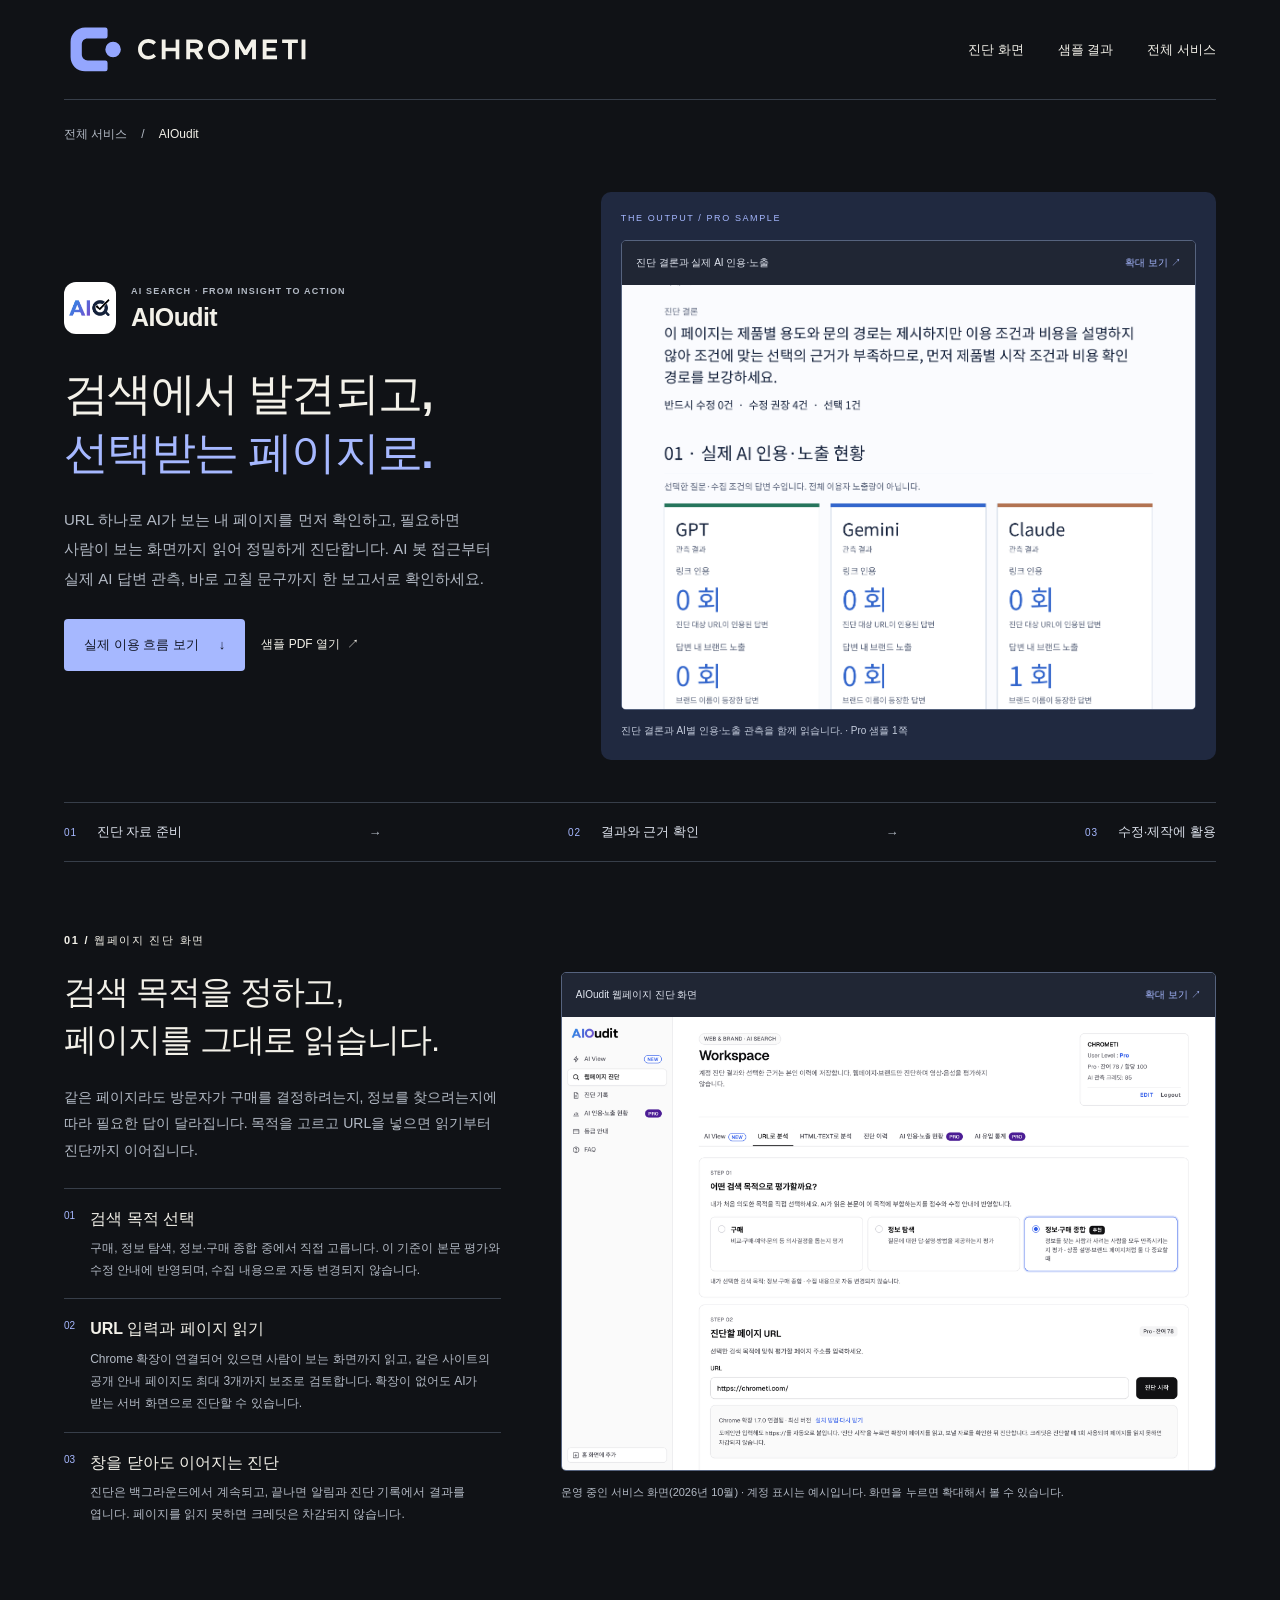
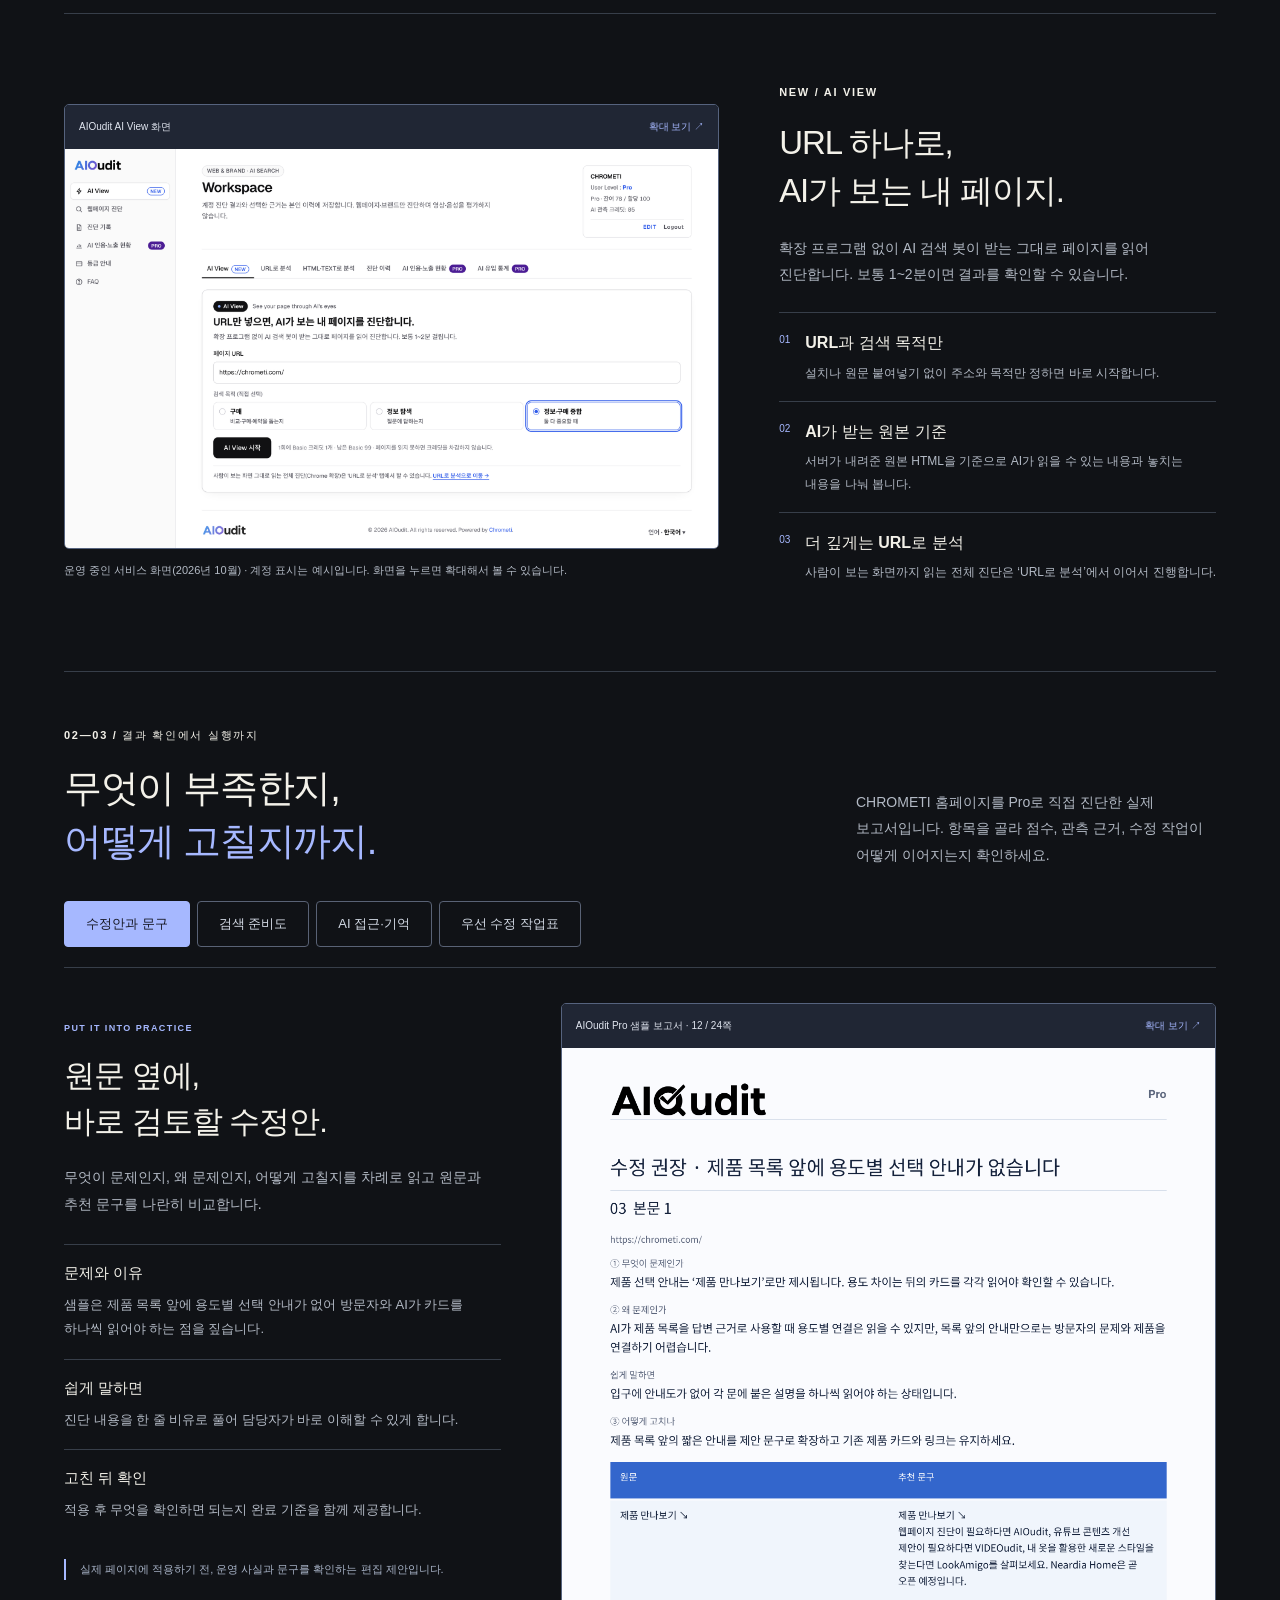
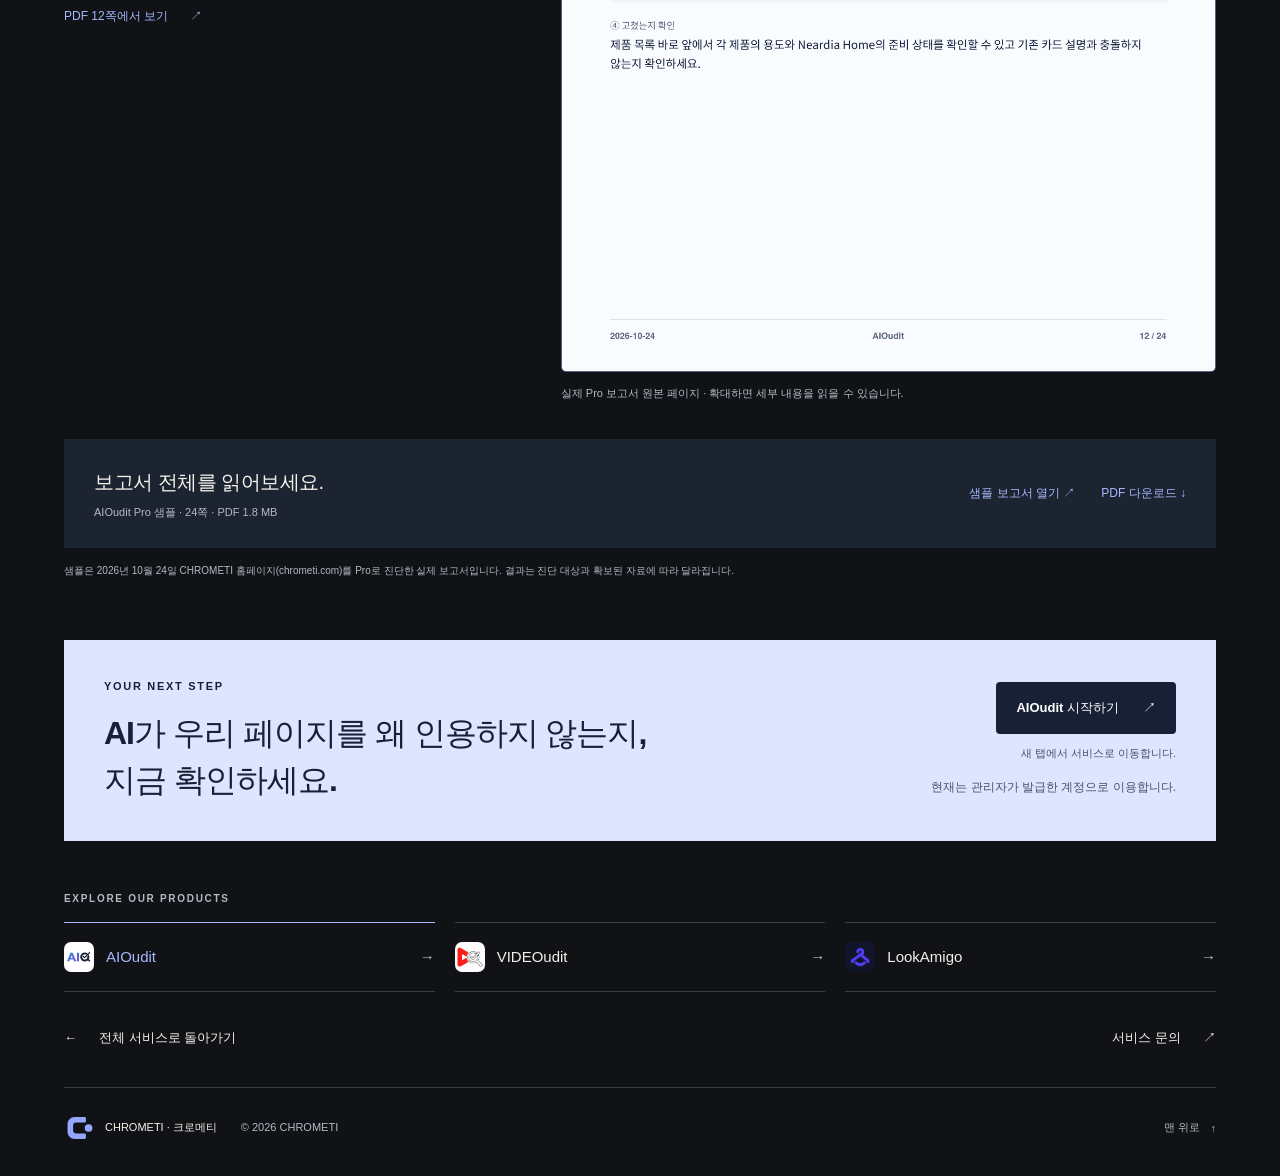
==== commit b689a207: "AIOudit intro: clearer closing headline Co-Authored-By: Claude Opus 5.5 <noreply@anthropic.com> Clau" ====
--- a/services/aioaudit.html
+++ b/services/aioaudit.html
@@ -41,7 +41,7 @@
 <section class="input-story" id="screen" tabindex="-1" aria-labelledby="screen-title"><div class="input-copy"><p class="eyebrow">01 / 웹페이지 진단 화면</p><h2 id="screen-title">검색 목적을 정하고,<br>페이지를 그대로 읽습니다.</h2><p class="section-intro">같은 페이지라도 방문자가 구매를 결정하려는지, 정보를 찾으려는지에 따라 필요한 답이 달라집니다. 목적을 고르고 URL을 넣으면 읽기부터 진단까지 이어집니다.</p><ol class="input-steps"><li><b>01</b><div><h3>검색 목적 선택</h3><p>구매, 정보 탐색, 정보·구매 종합 중에서 직접 고릅니다. 이 기준이 본문 평가와 수정 안내에 반영되며, 수집 내용으로 자동 변경되지 않습니다.</p></div></li><li><b>02</b><div><h3>URL 입력과 페이지 읽기</h3><p>Chrome 확장이 연결되어 있으면 사람이 보는 화면까지 읽고, 같은 사이트의 공개 안내 페이지도 최대 3개까지 보조로 검토합니다. 확장이 없어도 AI가 받는 서버 화면으로 진단할 수 있습니다.</p></div></li><li><b>03</b><div><h3>창을 닫아도 이어지는 진단</h3><p>진단은 백그라운드에서 계속되고, 끝나면 알림과 진단 기록에서 결과를 엽니다. 페이지를 읽지 못하면 크레딧은 차감되지 않습니다.</p></div></li></ol></div><div class="input-evidence"><figure class="evidence-figure dashboard-evidence"><a href="../assets/screens/aioaudit-dashboard.png" data-screen-preview data-preview-title="AIOudit 웹페이지 진단 화면" aria-label="AIOudit 웹페이지 진단 화면 확대 보기" target="_blank" rel="noopener"><span class="evidence-toolbar"><span>AIOudit 웹페이지 진단 화면</span><span>확대 보기 ↗</span></span><span class="evidence-image"><img src="../assets/screens/aioaudit-dashboard.png" width="2160" height="1500" alt="AIOudit 웹페이지 진단 화면. 구매·정보 탐색·정보·구매 종합 중 검색 목적 선택, 진단할 페이지 URL 입력, Chrome 확장 1.7.0 연결 상태와 진단 시작 버튼." loading="lazy"></span></a></figure><p class="evidence-caption">운영 중인 서비스 화면(2026년 10월) · 계정 표시는 예시입니다. 화면을 누르면 확대해서 볼 수 있습니다.</p></div></section>
 <section class="input-story is-reversed" id="ai-view" tabindex="-1" aria-labelledby="ai-view-title"><div class="input-copy"><p class="eyebrow">NEW / AI View</p><h2 id="ai-view-title">URL 하나로,<br>AI가 보는 내 페이지.</h2><p class="section-intro">확장 프로그램 없이 AI 검색 봇이 받는 그대로 페이지를 읽어 진단합니다. 보통 1~2분이면 결과를 확인할 수 있습니다.</p><ol class="input-steps"><li><b>01</b><div><h3>URL과 검색 목적만</h3><p>설치나 원문 붙여넣기 없이 주소와 목적만 정하면 바로 시작합니다.</p></div></li><li><b>02</b><div><h3>AI가 받는 원본 기준</h3><p>서버가 내려준 원본 HTML을 기준으로 AI가 읽을 수 있는 내용과 놓치는 내용을 나눠 봅니다.</p></div></li><li><b>03</b><div><h3>더 깊게는 URL로 분석</h3><p>사람이 보는 화면까지 읽는 전체 진단은 ‘URL로 분석’에서 이어서 진행합니다.</p></div></li></ol></div><div class="input-evidence"><figure class="evidence-figure dashboard-evidence"><a href="../assets/screens/aioaudit-ai-view.png" data-screen-preview data-preview-title="AIOudit AI View 화면" aria-label="AIOudit AI View 화면 확대 보기" target="_blank" rel="noopener"><span class="evidence-toolbar"><span>AIOudit AI View 화면</span><span>확대 보기 ↗</span></span><span class="evidence-image"><img src="../assets/screens/aioaudit-ai-view.png" width="2160" height="1320" alt="AIOudit AI View 화면. 페이지 URL 입력, 검색 목적 선택과 AI View 시작 버튼." loading="lazy"></span></a></figure><p class="evidence-caption">운영 중인 서비스 화면(2026년 10월) · 계정 표시는 예시입니다. 화면을 누르면 확대해서 볼 수 있습니다.</p></div></section>
 <section class="report-story" id="report" tabindex="-1" aria-labelledby="report-title"><div class="report-section-heading"><div><p class="eyebrow">02—03 / 결과 확인에서 실행까지</p><h2 id="report-title">무엇이 부족한지,<br><em>어떻게 고칠지까지.</em></h2></div><p class="section-intro">CHROMETI 홈페이지를 Pro로 직접 진단한 실제 보고서입니다. 항목을 골라 점수, 관측 근거, 수정 작업이 어떻게 이어지는지 확인하세요.</p></div><div class="report-tabs" aria-label="샘플 보고서 항목"><button type="button" class="report-tab" data-panel="report-edits" aria-controls="report-edits" aria-pressed="true">수정안과 문구</button><button type="button" class="report-tab" data-panel="report-readiness" aria-controls="report-readiness" aria-pressed="false">검색 준비도</button><button type="button" class="report-tab" data-panel="report-access" aria-controls="report-access" aria-pressed="false">AI 접근·기억</button><button type="button" class="report-tab" data-panel="report-plan" aria-controls="report-plan" aria-pressed="false">우선 수정 작업표</button></div><div class="report-panels"><section id="report-edits" class="report-panel" aria-labelledby="title-report-edits" data-report-panel><div class="report-explanation"><p class="eyebrow">PUT IT INTO PRACTICE</p><h3 id="title-report-edits">원문 옆에,<br>바로 검토할 수정안.</h3><p class="panel-lead">무엇이 문제인지, 왜 문제인지, 어떻게 고칠지를 차례로 읽고 원문과 추천 문구를 나란히 비교합니다.</p><dl><div><dt>문제와 이유</dt><dd>샘플은 제품 목록 앞에 용도별 선택 안내가 없어 방문자와 AI가 카드를 하나씩 읽어야 하는 점을 짚습니다.</dd></div><div><dt>쉽게 말하면</dt><dd>진단 내용을 한 줄 비유로 풀어 담당자가 바로 이해할 수 있게 합니다.</dd></div><div><dt>고친 뒤 확인</dt><dd>적용 후 무엇을 확인하면 되는지 완료 기준을 함께 제공합니다.</dd></div></dl><p class="sample-note">실제 페이지에 적용하기 전, 운영 사실과 문구를 확인하는 편집 제안입니다.</p><a class="text-link" href="../assets/reports/aioaudit-pro-sample.pdf#page=12" target="_blank" rel="noopener">PDF 12쪽에서 보기 <span aria-hidden="true">↗</span></a></div><div class="report-page"><figure class="evidence-figure "><a href="../assets/reports/aioaudit-2610-p12.png" data-screen-preview data-preview-title="AIOudit Pro 샘플 보고서 · 12 / 24쪽" aria-label="AIOudit Pro 샘플 보고서 · 12 / 24쪽 확대 보기" target="_blank" rel="noopener"><span class="evidence-toolbar"><span>AIOudit Pro 샘플 보고서 · 12 / 24쪽</span><span>확대 보기 ↗</span></span><span class="evidence-image"><img src="../assets/reports/aioaudit-2610-p12.png" width="1241" height="1754" alt="AIOudit 샘플 보고서의 수정 권장 항목과 원문·추천 문구 페이지" loading="lazy"></span></a></figure><p class="evidence-caption">실제 Pro 보고서 원본 페이지 · 확대하면 세부 내용을 읽을 수 있습니다.</p></div></section><section id="report-readiness" class="report-panel" aria-labelledby="title-report-readiness" data-report-panel hidden><div class="report-explanation"><p class="eyebrow">READ THE DIAGNOSIS</p><h3 id="title-report-readiness">점수보다 중요한 건,<br>낮은 이유와 다음 행동.</h3><p class="panel-lead">AI 검색 준비도를 답변·상품 정보, 질문·구매 조건 충족, 근거와 신뢰, 사실 일관성, AI 접근성으로 나누어 봅니다.</p><dl><div><dt>영역별로 읽기</dt><dd>샘플은 AI 접근성 90점, 근거와 신뢰 11점처럼 영역마다 보완할 정도가 다르게 나타납니다.</dd></div><div><dt>관측 조건 공개</dt><dd>AI별 질문 유형, 모델, 관측 시점을 함께 표시해 결과의 범위를 분명히 합니다.</dd></div><div><dt>미확인은 0회가 아님</dt><dd>확인하지 못한 결과를 0회로 처리하지 않고 따로 표시합니다.</dd></div></dl><p class="sample-note">준비도 점수는 확보한 자료의 개선 참고치이며, 실제 AI 인용 확률이나 노출량이 아닙니다.</p><a class="text-link" href="../assets/reports/aioaudit-pro-sample.pdf#page=2" target="_blank" rel="noopener">PDF 2쪽에서 보기 <span aria-hidden="true">↗</span></a></div><div class="report-page"><figure class="evidence-figure "><a href="../assets/reports/aioaudit-2610-p02.png" data-screen-preview data-preview-title="AIOudit Pro 샘플 보고서 · 2 / 24쪽" aria-label="AIOudit Pro 샘플 보고서 · 2 / 24쪽 확대 보기" target="_blank" rel="noopener"><span class="evidence-toolbar"><span>AIOudit Pro 샘플 보고서 · 2 / 24쪽</span><span>확대 보기 ↗</span></span><span class="evidence-image"><img src="../assets/reports/aioaudit-2610-p02.png" width="1241" height="1754" alt="AIOudit 샘플 보고서의 질문·관측 조건과 AI 검색 준비도 점수 페이지" loading="lazy"></span></a></figure><p class="evidence-caption">실제 Pro 보고서 원본 페이지 · 확대하면 세부 내용을 읽을 수 있습니다.</p></div></section><section id="report-access" class="report-panel" aria-labelledby="title-report-access" data-report-panel hidden><div class="report-explanation"><p class="eyebrow">CHECK THE ACCESS</p><h3 id="title-report-access">AI가 들어올 수 있는지,<br>기억하는지까지.</h3><p class="panel-lead">본문 진단과 별도로, AI 수집 봇이 실제로 페이지를 받는지와 AI가 브랜드를 알고 있는지 확인합니다.</p><dl><div><dt>AI 봇 실제 응답</dt><dd>AI 검색·사용자 요청 봇에게 실제로 요청해 일반 브라우저와 같은 페이지를 받는지 비교합니다.</dd></div><div><dt>외부 독립 출처</dt><dd>검색이 켜진 AI 답변이 인용한 출처 중 브랜드를 실제로 언급한 곳이 있는지 확인합니다. (Pro)</dd></div><div><dt>검색 없는 AI의 기억</dt><dd>검색 없이 물었을 때 AI가 브랜드를 아는지 확인합니다. 샘플에서는 아직 모른다고 나왔습니다. (Pro)</dd></div></dl><p class="sample-note">공식 IP가 아닌 요청이라 차단은 가능성으로 표시하며, 학습용 봇 차단은 점수에 반영하지 않습니다.</p><a class="text-link" href="../assets/reports/aioaudit-pro-sample.pdf#page=3" target="_blank" rel="noopener">PDF 3쪽에서 보기 <span aria-hidden="true">↗</span></a></div><div class="report-page"><figure class="evidence-figure "><a href="../assets/reports/aioaudit-2610-p03.png" data-screen-preview data-preview-title="AIOudit Pro 샘플 보고서 · 3 / 24쪽" aria-label="AIOudit Pro 샘플 보고서 · 3 / 24쪽 확대 보기" target="_blank" rel="noopener"><span class="evidence-toolbar"><span>AIOudit Pro 샘플 보고서 · 3 / 24쪽</span><span>확대 보기 ↗</span></span><span class="evidence-image"><img src="../assets/reports/aioaudit-2610-p03.png" width="1241" height="1754" alt="AIOudit 샘플 보고서의 AI 수집 봇 응답, 외부 출처 언급, AI 기억 확인 페이지" loading="lazy"></span></a></figure><p class="evidence-caption">실제 Pro 보고서 원본 페이지 · 확대하면 세부 내용을 읽을 수 있습니다.</p></div></section><section id="report-plan" class="report-panel" aria-labelledby="title-report-plan" data-report-panel hidden><div class="report-explanation"><p class="eyebrow">PLAN THE WORK</p><h3 id="title-report-plan">먼저 할 일부터,<br>담당자까지.</h3><p class="panel-lead">수정 항목을 반드시 수정·수정 권장·선택으로 나누고, 작업 부담과 담당자를 함께 정리합니다.</p><dl><div><dt>우선순위</dt><dd>샘플은 반드시 수정 0건, 수정 권장 4건, 선택 1건으로 정리됐습니다.</dd></div><div><dt>작업 부담</dt><dd>비교적 간단, 구조 조정, 자료 확인 필요처럼 손이 얼마나 가는지 함께 봅니다.</dd></div><div><dt>다시 진단할 때</dt><dd>바뀐 문단만 다시 판정해 이전 결과와 이어서 비교할 수 있습니다.</dd></div></dl><p class="sample-note">우선순위와 작업 부담은 편집 제안입니다. 예상 점수 상승이나 AI 노출 증가를 보장하지 않습니다.</p><a class="text-link" href="../assets/reports/aioaudit-pro-sample.pdf#page=9" target="_blank" rel="noopener">PDF 9쪽에서 보기 <span aria-hidden="true">↗</span></a></div><div class="report-page"><figure class="evidence-figure "><a href="../assets/reports/aioaudit-2610-p09.png" data-screen-preview data-preview-title="AIOudit Pro 샘플 보고서 · 9 / 24쪽" aria-label="AIOudit Pro 샘플 보고서 · 9 / 24쪽 확대 보기" target="_blank" rel="noopener"><span class="evidence-toolbar"><span>AIOudit Pro 샘플 보고서 · 9 / 24쪽</span><span>확대 보기 ↗</span></span><span class="evidence-image"><img src="../assets/reports/aioaudit-2610-p09.png" width="1241" height="1754" alt="AIOudit 샘플 보고서의 우선 수정 작업표 페이지" loading="lazy"></span></a></figure><p class="evidence-caption">실제 Pro 보고서 원본 페이지 · 확대하면 세부 내용을 읽을 수 있습니다.</p></div></section></div><div class="sample-download"><div><h3>보고서 전체를 읽어보세요.</h3><p>AIOudit Pro 샘플 · 24쪽 · PDF 1.8 MB</p></div><div><a href="../assets/reports/aioaudit-pro-sample.pdf" target="_blank" rel="noopener" class="text-link">샘플 보고서 열기 ↗</a><a href="../assets/reports/aioaudit-pro-sample.pdf" download="AIOudit-Pro-Sample.pdf" class="text-link">PDF 다운로드 ↓</a></div></div><p class="sample-context">샘플은 2026년 10월 24일 CHROMETI 홈페이지(chrometi.com)를 Pro로 진단한 실제 보고서입니다. 결과는 진단 대상과 확보된 자료에 따라 달라집니다.</p></section>
-<section class="service-cta" aria-labelledby="cta-title"><div><p class="eyebrow">Your next step</p><h2 id="cta-title">진단을,<br>다음 수정으로 연결하세요.</h2></div><div class="service-cta-action"><a class="button service-launch" href="https://aioudit.com" target="_blank" rel="noopener noreferrer" aria-label="AIOudit 서비스 새 탭에서 열기">AIOudit 시작하기 <span aria-hidden="true">↗</span></a><p class="new-tab-note">새 탭에서 서비스로 이동합니다.</p><p class="access-note">현재는 관리자가 발급한 계정으로 이용합니다.</p></div></section>
+<section class="service-cta" aria-labelledby="cta-title"><div><p class="eyebrow">Your next step</p><h2 id="cta-title">AI가 우리 페이지를 왜 인용하지 않는지,<br>지금 확인하세요.</h2></div><div class="service-cta-action"><a class="button service-launch" href="https://aioudit.com" target="_blank" rel="noopener noreferrer" aria-label="AIOudit 서비스 새 탭에서 열기">AIOudit 시작하기 <span aria-hidden="true">↗</span></a><p class="new-tab-note">새 탭에서 서비스로 이동합니다.</p><p class="access-note">현재는 관리자가 발급한 계정으로 이용합니다.</p></div></section>
 <nav class="service-switch" aria-label="서비스 소개 둘러보기"><p class="eyebrow">Explore our products</p><div><a href="./aioaudit.html" aria-current="page"><img src="../assets/aioaudit.png" width="30" height="30" alt=""><span>AIOudit</span><span aria-hidden="true">→</span></a><a href="./videoudit.html"><img src="../assets/videoudit.png" width="30" height="30" alt=""><span>VIDEOudit</span><span aria-hidden="true">→</span></a><a href="./lookamigo.html"><img src="../assets/lookamigo.png" width="30" height="30" alt=""><span>LookAmigo</span><span aria-hidden="true">→</span></a></div></nav>
       <div class="service-bottom"><a class="text-link" href="../index.html#products"><span aria-hidden="true">←</span> 전체 서비스로 돌아가기</a><a class="text-link" href="mailto:help@chrometi.com" target="_blank" rel="noopener noreferrer">서비스 문의 <span aria-hidden="true">↗</span></a></div>
     </main>
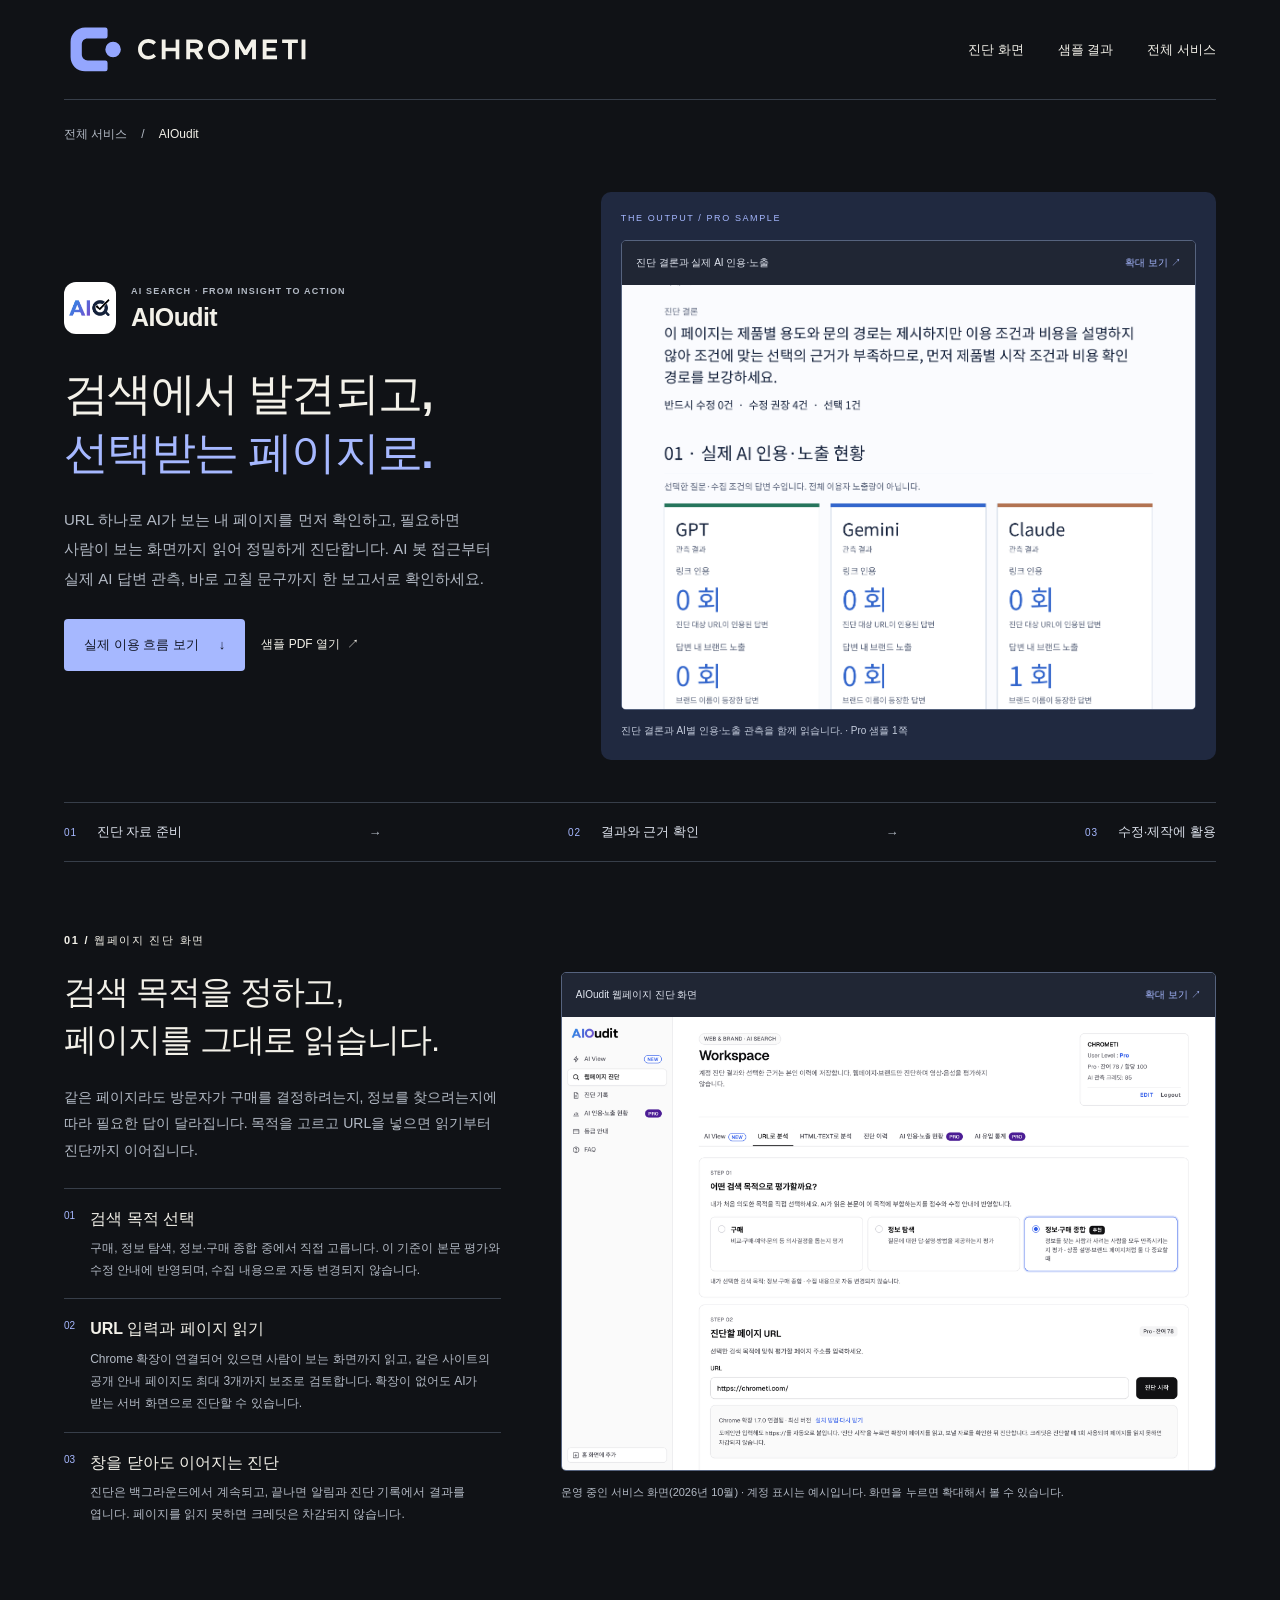
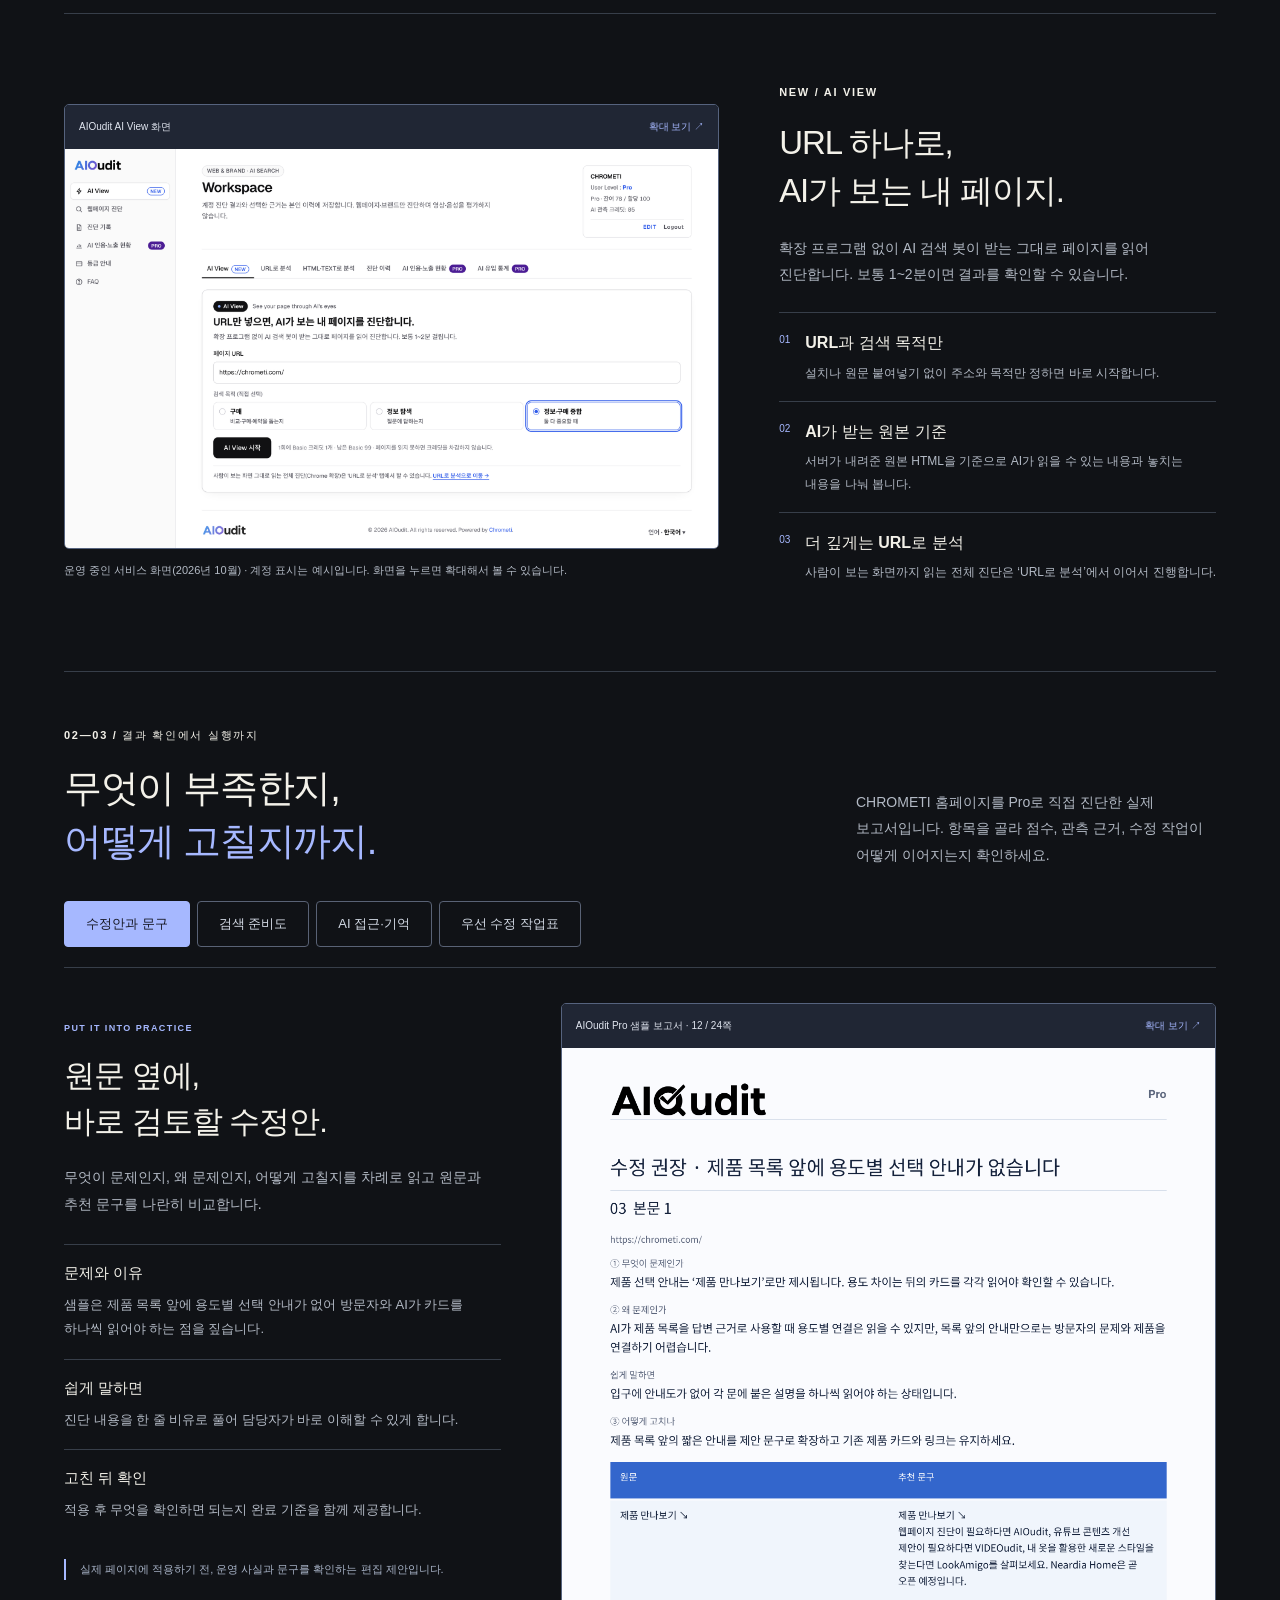
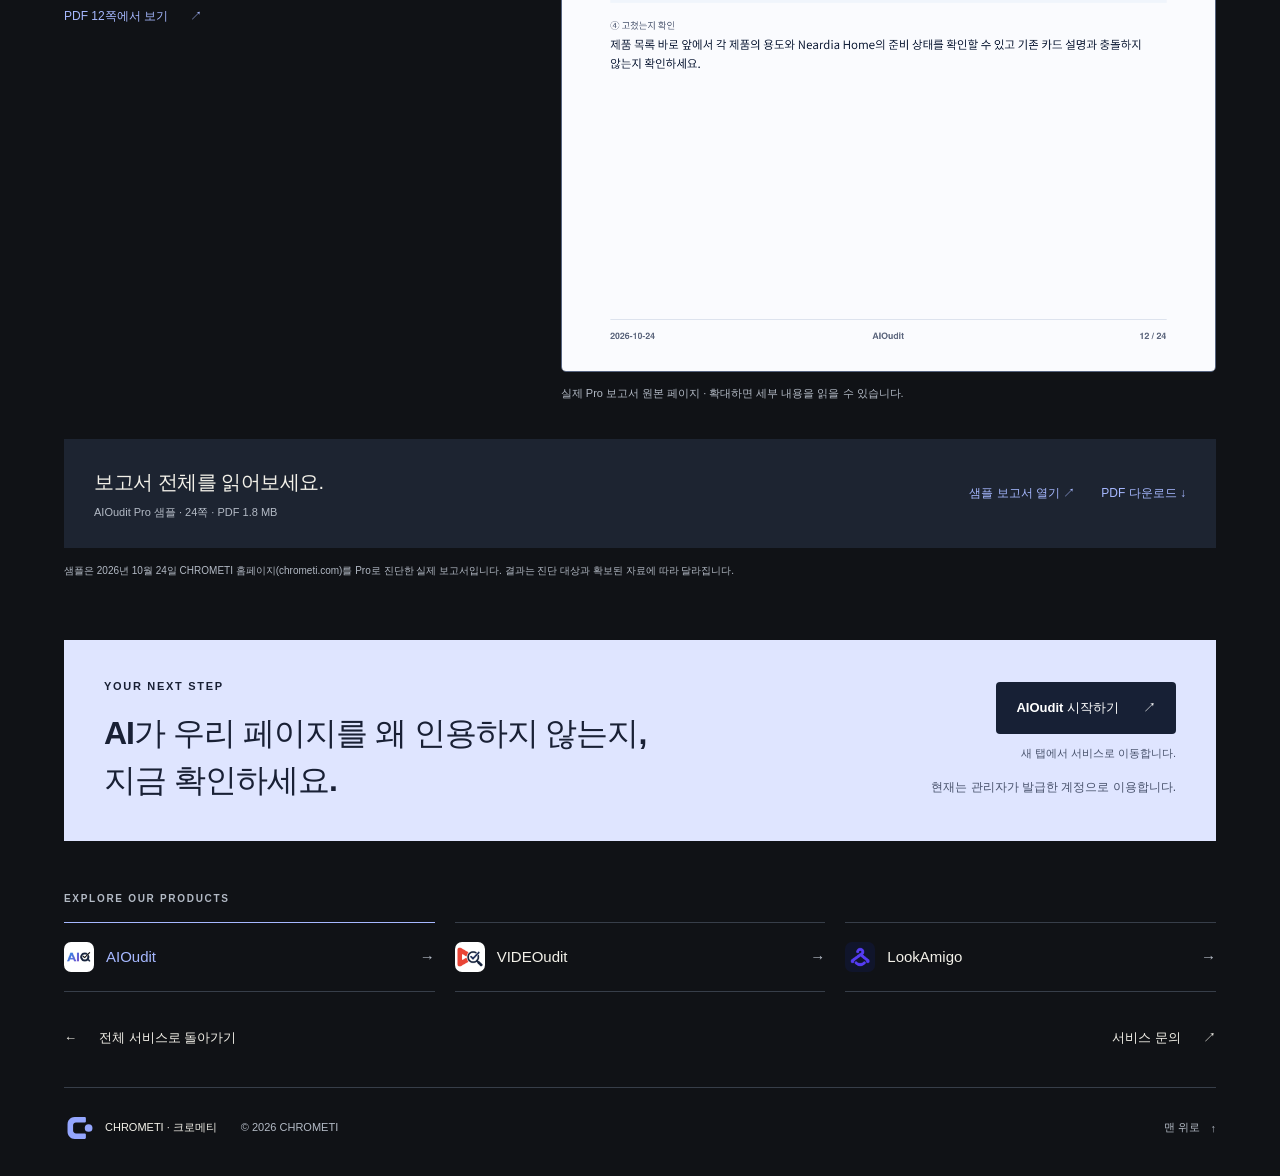
==== commit 8488f5df: "Use current VIDEOudit app icon on home and intro pages Co-Authored-By: Claude Opus 5.5 <noreply@anth" ====
--- a/services/aioaudit.html
+++ b/services/aioaudit.html
@@ -42,7 +42,7 @@
 <section class="input-story is-reversed" id="ai-view" tabindex="-1" aria-labelledby="ai-view-title"><div class="input-copy"><p class="eyebrow">NEW / AI View</p><h2 id="ai-view-title">URL 하나로,<br>AI가 보는 내 페이지.</h2><p class="section-intro">확장 프로그램 없이 AI 검색 봇이 받는 그대로 페이지를 읽어 진단합니다. 보통 1~2분이면 결과를 확인할 수 있습니다.</p><ol class="input-steps"><li><b>01</b><div><h3>URL과 검색 목적만</h3><p>설치나 원문 붙여넣기 없이 주소와 목적만 정하면 바로 시작합니다.</p></div></li><li><b>02</b><div><h3>AI가 받는 원본 기준</h3><p>서버가 내려준 원본 HTML을 기준으로 AI가 읽을 수 있는 내용과 놓치는 내용을 나눠 봅니다.</p></div></li><li><b>03</b><div><h3>더 깊게는 URL로 분석</h3><p>사람이 보는 화면까지 읽는 전체 진단은 ‘URL로 분석’에서 이어서 진행합니다.</p></div></li></ol></div><div class="input-evidence"><figure class="evidence-figure dashboard-evidence"><a href="../assets/screens/aioaudit-ai-view.png" data-screen-preview data-preview-title="AIOudit AI View 화면" aria-label="AIOudit AI View 화면 확대 보기" target="_blank" rel="noopener"><span class="evidence-toolbar"><span>AIOudit AI View 화면</span><span>확대 보기 ↗</span></span><span class="evidence-image"><img src="../assets/screens/aioaudit-ai-view.png" width="2160" height="1320" alt="AIOudit AI View 화면. 페이지 URL 입력, 검색 목적 선택과 AI View 시작 버튼." loading="lazy"></span></a></figure><p class="evidence-caption">운영 중인 서비스 화면(2026년 10월) · 계정 표시는 예시입니다. 화면을 누르면 확대해서 볼 수 있습니다.</p></div></section>
 <section class="report-story" id="report" tabindex="-1" aria-labelledby="report-title"><div class="report-section-heading"><div><p class="eyebrow">02—03 / 결과 확인에서 실행까지</p><h2 id="report-title">무엇이 부족한지,<br><em>어떻게 고칠지까지.</em></h2></div><p class="section-intro">CHROMETI 홈페이지를 Pro로 직접 진단한 실제 보고서입니다. 항목을 골라 점수, 관측 근거, 수정 작업이 어떻게 이어지는지 확인하세요.</p></div><div class="report-tabs" aria-label="샘플 보고서 항목"><button type="button" class="report-tab" data-panel="report-edits" aria-controls="report-edits" aria-pressed="true">수정안과 문구</button><button type="button" class="report-tab" data-panel="report-readiness" aria-controls="report-readiness" aria-pressed="false">검색 준비도</button><button type="button" class="report-tab" data-panel="report-access" aria-controls="report-access" aria-pressed="false">AI 접근·기억</button><button type="button" class="report-tab" data-panel="report-plan" aria-controls="report-plan" aria-pressed="false">우선 수정 작업표</button></div><div class="report-panels"><section id="report-edits" class="report-panel" aria-labelledby="title-report-edits" data-report-panel><div class="report-explanation"><p class="eyebrow">PUT IT INTO PRACTICE</p><h3 id="title-report-edits">원문 옆에,<br>바로 검토할 수정안.</h3><p class="panel-lead">무엇이 문제인지, 왜 문제인지, 어떻게 고칠지를 차례로 읽고 원문과 추천 문구를 나란히 비교합니다.</p><dl><div><dt>문제와 이유</dt><dd>샘플은 제품 목록 앞에 용도별 선택 안내가 없어 방문자와 AI가 카드를 하나씩 읽어야 하는 점을 짚습니다.</dd></div><div><dt>쉽게 말하면</dt><dd>진단 내용을 한 줄 비유로 풀어 담당자가 바로 이해할 수 있게 합니다.</dd></div><div><dt>고친 뒤 확인</dt><dd>적용 후 무엇을 확인하면 되는지 완료 기준을 함께 제공합니다.</dd></div></dl><p class="sample-note">실제 페이지에 적용하기 전, 운영 사실과 문구를 확인하는 편집 제안입니다.</p><a class="text-link" href="../assets/reports/aioaudit-pro-sample.pdf#page=12" target="_blank" rel="noopener">PDF 12쪽에서 보기 <span aria-hidden="true">↗</span></a></div><div class="report-page"><figure class="evidence-figure "><a href="../assets/reports/aioaudit-2610-p12.png" data-screen-preview data-preview-title="AIOudit Pro 샘플 보고서 · 12 / 24쪽" aria-label="AIOudit Pro 샘플 보고서 · 12 / 24쪽 확대 보기" target="_blank" rel="noopener"><span class="evidence-toolbar"><span>AIOudit Pro 샘플 보고서 · 12 / 24쪽</span><span>확대 보기 ↗</span></span><span class="evidence-image"><img src="../assets/reports/aioaudit-2610-p12.png" width="1241" height="1754" alt="AIOudit 샘플 보고서의 수정 권장 항목과 원문·추천 문구 페이지" loading="lazy"></span></a></figure><p class="evidence-caption">실제 Pro 보고서 원본 페이지 · 확대하면 세부 내용을 읽을 수 있습니다.</p></div></section><section id="report-readiness" class="report-panel" aria-labelledby="title-report-readiness" data-report-panel hidden><div class="report-explanation"><p class="eyebrow">READ THE DIAGNOSIS</p><h3 id="title-report-readiness">점수보다 중요한 건,<br>낮은 이유와 다음 행동.</h3><p class="panel-lead">AI 검색 준비도를 답변·상품 정보, 질문·구매 조건 충족, 근거와 신뢰, 사실 일관성, AI 접근성으로 나누어 봅니다.</p><dl><div><dt>영역별로 읽기</dt><dd>샘플은 AI 접근성 90점, 근거와 신뢰 11점처럼 영역마다 보완할 정도가 다르게 나타납니다.</dd></div><div><dt>관측 조건 공개</dt><dd>AI별 질문 유형, 모델, 관측 시점을 함께 표시해 결과의 범위를 분명히 합니다.</dd></div><div><dt>미확인은 0회가 아님</dt><dd>확인하지 못한 결과를 0회로 처리하지 않고 따로 표시합니다.</dd></div></dl><p class="sample-note">준비도 점수는 확보한 자료의 개선 참고치이며, 실제 AI 인용 확률이나 노출량이 아닙니다.</p><a class="text-link" href="../assets/reports/aioaudit-pro-sample.pdf#page=2" target="_blank" rel="noopener">PDF 2쪽에서 보기 <span aria-hidden="true">↗</span></a></div><div class="report-page"><figure class="evidence-figure "><a href="../assets/reports/aioaudit-2610-p02.png" data-screen-preview data-preview-title="AIOudit Pro 샘플 보고서 · 2 / 24쪽" aria-label="AIOudit Pro 샘플 보고서 · 2 / 24쪽 확대 보기" target="_blank" rel="noopener"><span class="evidence-toolbar"><span>AIOudit Pro 샘플 보고서 · 2 / 24쪽</span><span>확대 보기 ↗</span></span><span class="evidence-image"><img src="../assets/reports/aioaudit-2610-p02.png" width="1241" height="1754" alt="AIOudit 샘플 보고서의 질문·관측 조건과 AI 검색 준비도 점수 페이지" loading="lazy"></span></a></figure><p class="evidence-caption">실제 Pro 보고서 원본 페이지 · 확대하면 세부 내용을 읽을 수 있습니다.</p></div></section><section id="report-access" class="report-panel" aria-labelledby="title-report-access" data-report-panel hidden><div class="report-explanation"><p class="eyebrow">CHECK THE ACCESS</p><h3 id="title-report-access">AI가 들어올 수 있는지,<br>기억하는지까지.</h3><p class="panel-lead">본문 진단과 별도로, AI 수집 봇이 실제로 페이지를 받는지와 AI가 브랜드를 알고 있는지 확인합니다.</p><dl><div><dt>AI 봇 실제 응답</dt><dd>AI 검색·사용자 요청 봇에게 실제로 요청해 일반 브라우저와 같은 페이지를 받는지 비교합니다.</dd></div><div><dt>외부 독립 출처</dt><dd>검색이 켜진 AI 답변이 인용한 출처 중 브랜드를 실제로 언급한 곳이 있는지 확인합니다. (Pro)</dd></div><div><dt>검색 없는 AI의 기억</dt><dd>검색 없이 물었을 때 AI가 브랜드를 아는지 확인합니다. 샘플에서는 아직 모른다고 나왔습니다. (Pro)</dd></div></dl><p class="sample-note">공식 IP가 아닌 요청이라 차단은 가능성으로 표시하며, 학습용 봇 차단은 점수에 반영하지 않습니다.</p><a class="text-link" href="../assets/reports/aioaudit-pro-sample.pdf#page=3" target="_blank" rel="noopener">PDF 3쪽에서 보기 <span aria-hidden="true">↗</span></a></div><div class="report-page"><figure class="evidence-figure "><a href="../assets/reports/aioaudit-2610-p03.png" data-screen-preview data-preview-title="AIOudit Pro 샘플 보고서 · 3 / 24쪽" aria-label="AIOudit Pro 샘플 보고서 · 3 / 24쪽 확대 보기" target="_blank" rel="noopener"><span class="evidence-toolbar"><span>AIOudit Pro 샘플 보고서 · 3 / 24쪽</span><span>확대 보기 ↗</span></span><span class="evidence-image"><img src="../assets/reports/aioaudit-2610-p03.png" width="1241" height="1754" alt="AIOudit 샘플 보고서의 AI 수집 봇 응답, 외부 출처 언급, AI 기억 확인 페이지" loading="lazy"></span></a></figure><p class="evidence-caption">실제 Pro 보고서 원본 페이지 · 확대하면 세부 내용을 읽을 수 있습니다.</p></div></section><section id="report-plan" class="report-panel" aria-labelledby="title-report-plan" data-report-panel hidden><div class="report-explanation"><p class="eyebrow">PLAN THE WORK</p><h3 id="title-report-plan">먼저 할 일부터,<br>담당자까지.</h3><p class="panel-lead">수정 항목을 반드시 수정·수정 권장·선택으로 나누고, 작업 부담과 담당자를 함께 정리합니다.</p><dl><div><dt>우선순위</dt><dd>샘플은 반드시 수정 0건, 수정 권장 4건, 선택 1건으로 정리됐습니다.</dd></div><div><dt>작업 부담</dt><dd>비교적 간단, 구조 조정, 자료 확인 필요처럼 손이 얼마나 가는지 함께 봅니다.</dd></div><div><dt>다시 진단할 때</dt><dd>바뀐 문단만 다시 판정해 이전 결과와 이어서 비교할 수 있습니다.</dd></div></dl><p class="sample-note">우선순위와 작업 부담은 편집 제안입니다. 예상 점수 상승이나 AI 노출 증가를 보장하지 않습니다.</p><a class="text-link" href="../assets/reports/aioaudit-pro-sample.pdf#page=9" target="_blank" rel="noopener">PDF 9쪽에서 보기 <span aria-hidden="true">↗</span></a></div><div class="report-page"><figure class="evidence-figure "><a href="../assets/reports/aioaudit-2610-p09.png" data-screen-preview data-preview-title="AIOudit Pro 샘플 보고서 · 9 / 24쪽" aria-label="AIOudit Pro 샘플 보고서 · 9 / 24쪽 확대 보기" target="_blank" rel="noopener"><span class="evidence-toolbar"><span>AIOudit Pro 샘플 보고서 · 9 / 24쪽</span><span>확대 보기 ↗</span></span><span class="evidence-image"><img src="../assets/reports/aioaudit-2610-p09.png" width="1241" height="1754" alt="AIOudit 샘플 보고서의 우선 수정 작업표 페이지" loading="lazy"></span></a></figure><p class="evidence-caption">실제 Pro 보고서 원본 페이지 · 확대하면 세부 내용을 읽을 수 있습니다.</p></div></section></div><div class="sample-download"><div><h3>보고서 전체를 읽어보세요.</h3><p>AIOudit Pro 샘플 · 24쪽 · PDF 1.8 MB</p></div><div><a href="../assets/reports/aioaudit-pro-sample.pdf" target="_blank" rel="noopener" class="text-link">샘플 보고서 열기 ↗</a><a href="../assets/reports/aioaudit-pro-sample.pdf" download="AIOudit-Pro-Sample.pdf" class="text-link">PDF 다운로드 ↓</a></div></div><p class="sample-context">샘플은 2026년 10월 24일 CHROMETI 홈페이지(chrometi.com)를 Pro로 진단한 실제 보고서입니다. 결과는 진단 대상과 확보된 자료에 따라 달라집니다.</p></section>
 <section class="service-cta" aria-labelledby="cta-title"><div><p class="eyebrow">Your next step</p><h2 id="cta-title">AI가 우리 페이지를 왜 인용하지 않는지,<br>지금 확인하세요.</h2></div><div class="service-cta-action"><a class="button service-launch" href="https://aioudit.com" target="_blank" rel="noopener noreferrer" aria-label="AIOudit 서비스 새 탭에서 열기">AIOudit 시작하기 <span aria-hidden="true">↗</span></a><p class="new-tab-note">새 탭에서 서비스로 이동합니다.</p><p class="access-note">현재는 관리자가 발급한 계정으로 이용합니다.</p></div></section>
-<nav class="service-switch" aria-label="서비스 소개 둘러보기"><p class="eyebrow">Explore our products</p><div><a href="./aioaudit.html" aria-current="page"><img src="../assets/aioaudit.png" width="30" height="30" alt=""><span>AIOudit</span><span aria-hidden="true">→</span></a><a href="./videoudit.html"><img src="../assets/videoudit.png" width="30" height="30" alt=""><span>VIDEOudit</span><span aria-hidden="true">→</span></a><a href="./lookamigo.html"><img src="../assets/lookamigo.png" width="30" height="30" alt=""><span>LookAmigo</span><span aria-hidden="true">→</span></a></div></nav>
+<nav class="service-switch" aria-label="서비스 소개 둘러보기"><p class="eyebrow">Explore our products</p><div><a href="./aioaudit.html" aria-current="page"><img src="../assets/aioaudit.png" width="30" height="30" alt=""><span>AIOudit</span><span aria-hidden="true">→</span></a><a href="./videoudit.html"><img src="../assets/videoudit.png?v=2610" width="30" height="30" alt=""><span>VIDEOudit</span><span aria-hidden="true">→</span></a><a href="./lookamigo.html"><img src="../assets/lookamigo.png" width="30" height="30" alt=""><span>LookAmigo</span><span aria-hidden="true">→</span></a></div></nav>
       <div class="service-bottom"><a class="text-link" href="../index.html#products"><span aria-hidden="true">←</span> 전체 서비스로 돌아가기</a><a class="text-link" href="mailto:help@chrometi.com" target="_blank" rel="noopener noreferrer">서비스 문의 <span aria-hidden="true">↗</span></a></div>
     </main>
     <footer class="footer"><div><span class="footer-brand"><img src="../assets/chrometi-symbol.svg" alt="" width="32" height="32">CHROMETI · 크로메티</span><span class="copyright">© 2026 CHROMETI</span></div><a href="#top">맨 위로 <span aria-hidden="true">↑</span></a></footer>
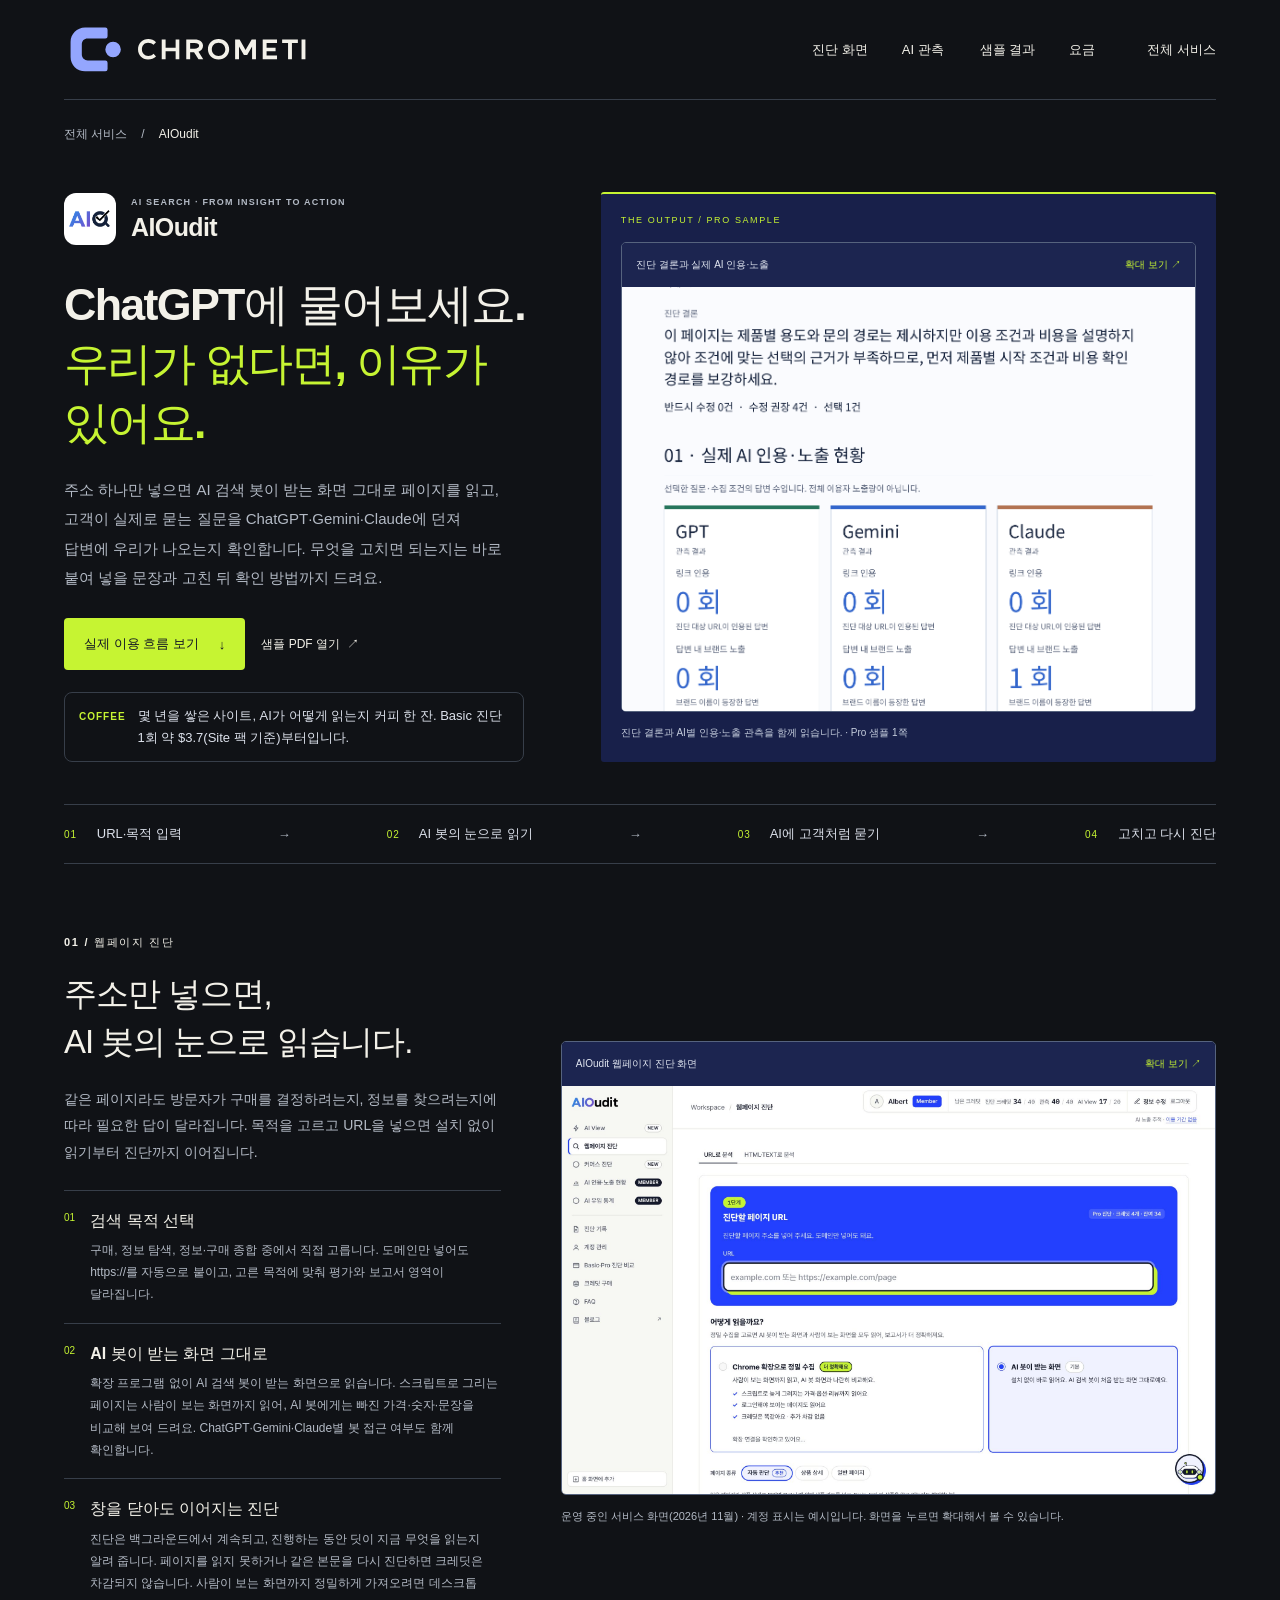
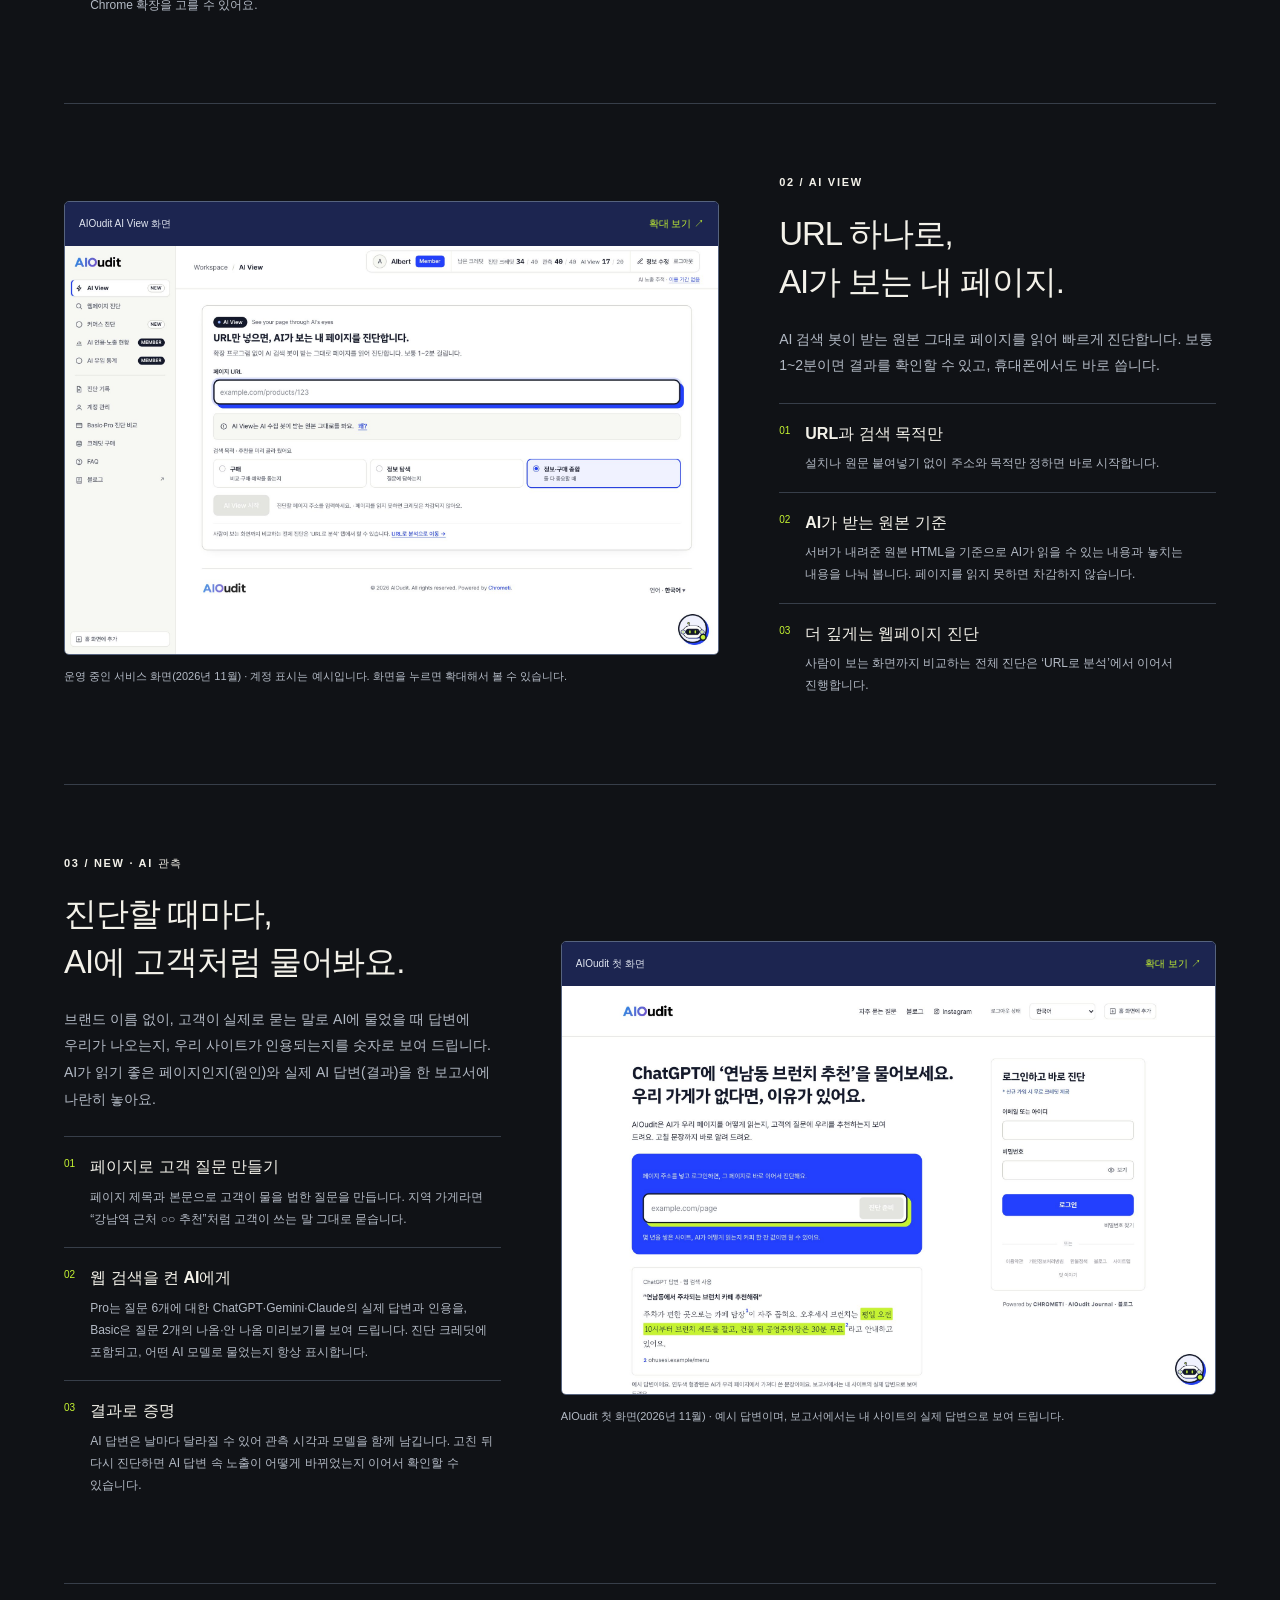
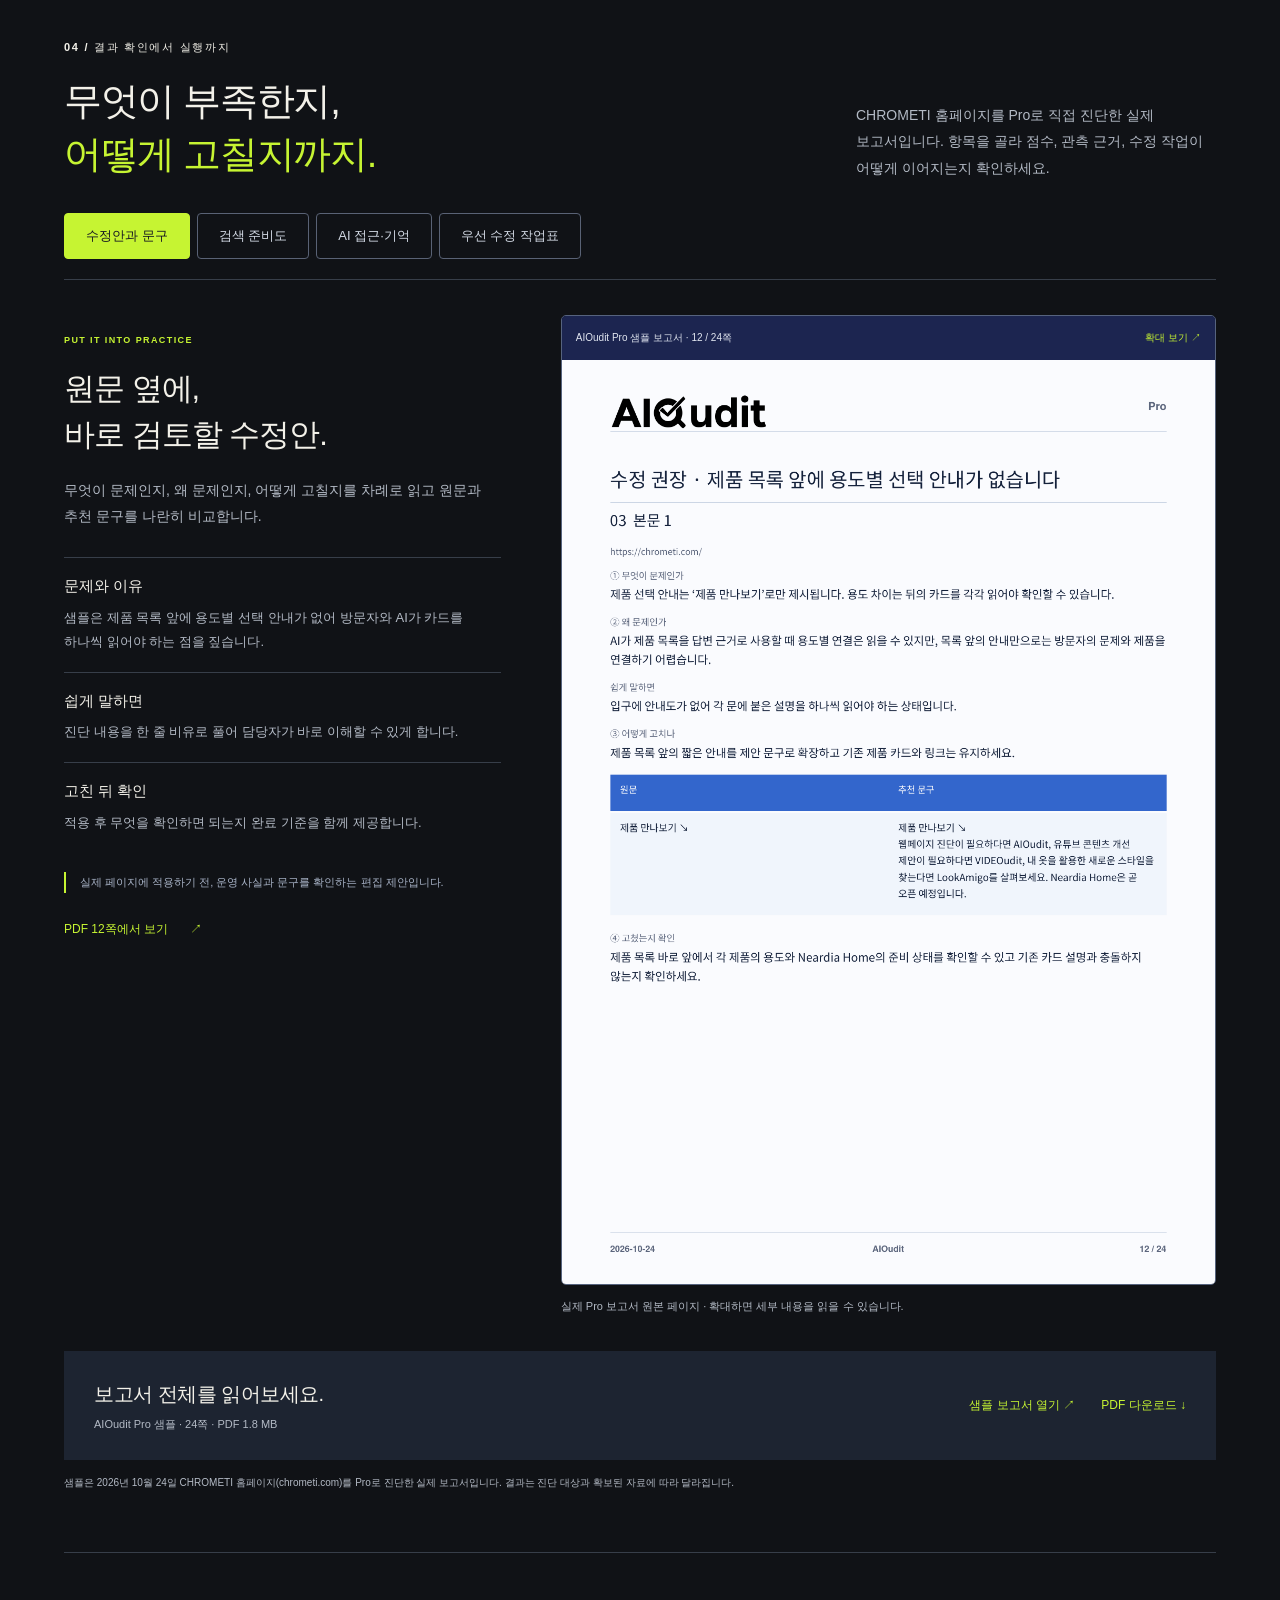
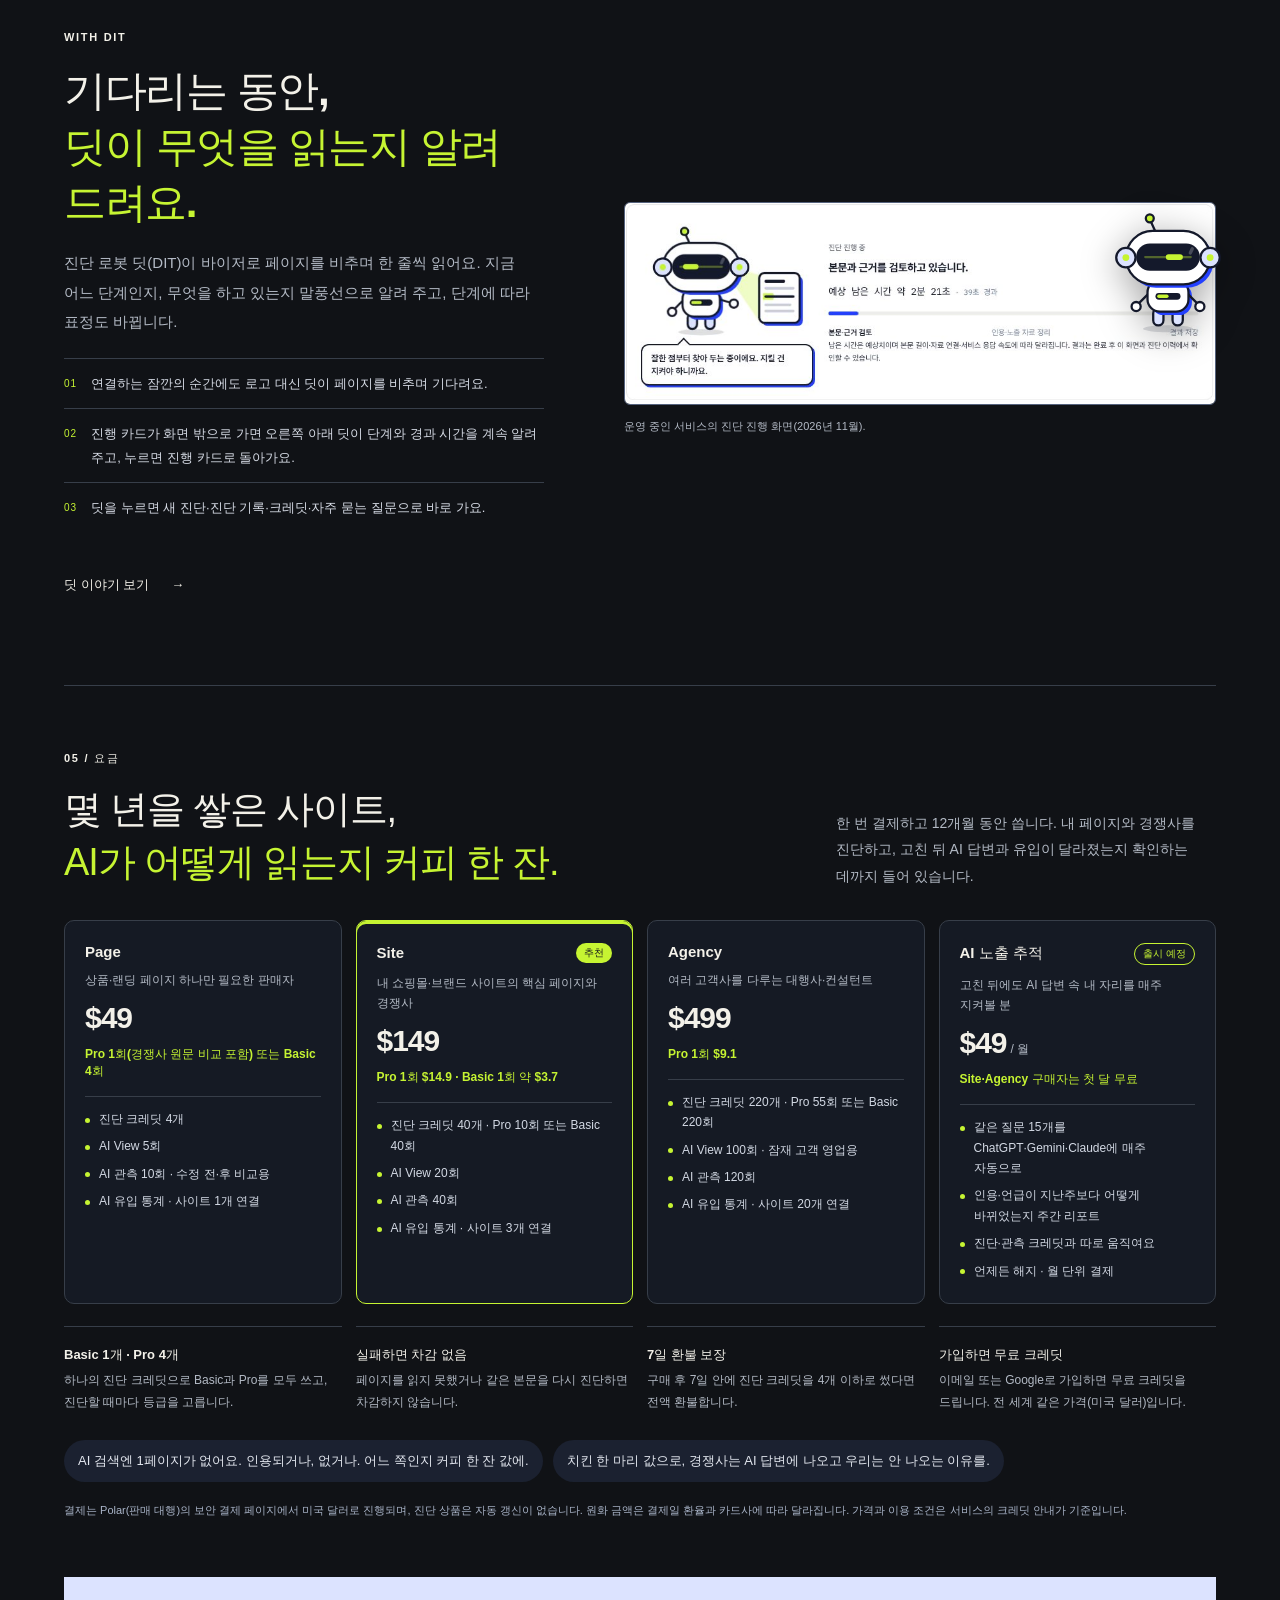
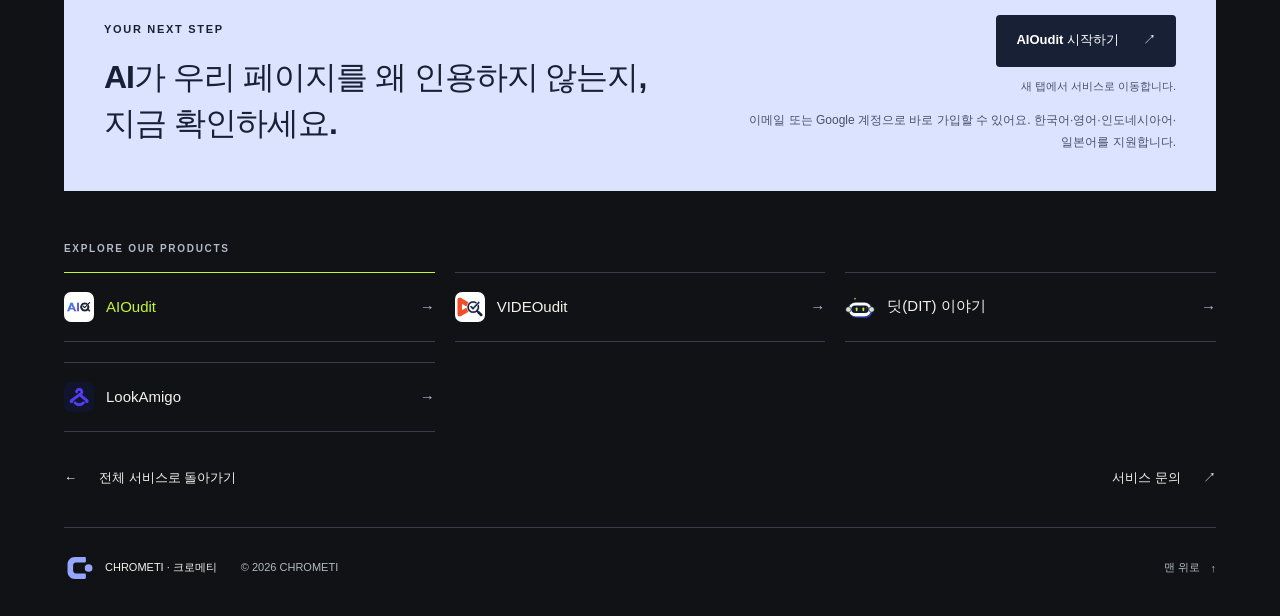
==== commit 905a3438: "AIOudit/VIDEOudit intro pages updated to the current services (URL-only audits, AI observation, pre-" ====
--- a/services/aioaudit.html
+++ b/services/aioaudit.html
@@ -4,13 +4,13 @@
   <meta charset="utf-8">
   <meta name="viewport" content="width=device-width, initial-scale=1">
   <meta name="theme-color" content="#101216">
-  <title>AIOudit — AI 검색 시대의 웹페이지 진단 | CHROMETI</title>
-  <meta name="description" content="URL 하나로 AI가 보는 내 페이지를 확인하고, 사람이 보는 화면까지 읽어 정밀하게 진단합니다. AI 봇 접근과 실제 AI 답변 관측부터 바로 고칠 문구까지 한 보고서로 확인하세요.">
+  <title>AIOudit — AI 답변에 선택되는 웹페이지 진단 | CHROMETI</title>
+  <meta name="description" content="주소 하나로 AI 검색 봇이 받는 화면 그대로 페이지를 읽고, 고객이 실제로 묻는 질문을 ChatGPT·Gemini·Claude에 던져 답변에 우리가 나오는지 확인합니다. 바로 붙여 넣을 수정 문장까지.">
   <meta property="og:type" content="website">
   <meta property="og:locale" content="ko_KR">
   <meta property="og:site_name" content="CHROMETI · 크로메티">
-  <meta property="og:title" content="AIOudit — AI 검색 시대의 웹페이지 진단">
-  <meta property="og:description" content="URL 하나로 AI가 보는 내 페이지를 확인하고, 사람이 보는 화면까지 읽어 정밀하게 진단합니다. AI 봇 접근과 실제 AI 답변 관측부터 바로 고칠 문구까지 한 보고서로 확인하세요.">
+  <meta property="og:title" content="AIOudit — ChatGPT에 물어보세요. 우리가 없다면, 이유가 있어요.">
+  <meta property="og:description" content="AI가 우리 페이지를 어떻게 읽는지, 왜 다른 곳을 인용하는지, 무엇을 고치면 되는지. 몇 년을 쌓은 사이트, 커피 한 잔 값으로.">
   <meta property="og:url" content="https://chrometi.com/services/aioaudit.html">
   <link rel="canonical" href="https://chrometi.com/services/aioaudit.html">
   <meta name="twitter:card" content="summary">
@@ -19,11 +19,12 @@
   <link rel="icon" type="image/svg+xml" sizes="any" href="../favicon.svg?v=chrometi-1">
   <link rel="apple-touch-icon" sizes="180x180" href="../apple-touch-icon.png?v=chrometi-1">
   <link rel="manifest" href="../site.webmanifest?v=chrometi-1">
-  <link rel="stylesheet" href="../styles.css?v=services-1">
+  <link rel="stylesheet" href="../styles.css?v=services-2">
   <link rel="stylesheet" href="../service.css?v=reports-1">
   <script src="../site.js?v=services-1" defer></script>
   <script src="../service-preview.js?v=reports-1" defer></script>
   <link rel="stylesheet" href="../report-stories.css?v=reports-2610">
+  <link rel="stylesheet" href="../dit.css?v=dit-1">
   <script src="../report-stories.js?v=reports-2610" defer></script>
 </head>
 <body class="service-page service-aioaudit">
@@ -31,18 +32,29 @@
   <div class="page" id="top" tabindex="-1">
     <header class="header">
       <a class="wordmark" href="../index.html" aria-label="크로메티 홈으로"><img src="../assets/chrometi-logo-on-dark.svg" alt="CHROMETI" width="1213" height="282"></a>
-      <nav class="nav" aria-label="주 메뉴"><a href="#screen">진단 화면</a><a href="#report">샘플 결과</a><a href="../index.html#products">전체 서비스</a></nav>
+      <nav class="nav" aria-label="주 메뉴"><a href="#screen">진단 화면</a><a href="#observe">AI 관측</a><a href="#report">샘플 결과</a><a href="#pricing">요금</a><a href="../index.html#products">전체 서비스</a></nav>
     </header>
     <main id="main" tabindex="-1">
       <nav class="breadcrumb" aria-label="현재 위치"><a href="../index.html#products">전체 서비스</a><span aria-hidden="true">/</span><span aria-current="page">AIOudit</span></nav>
-      
-<section class="work-hero" aria-labelledby="service-title"><div><div class="service-identity"><img src="../assets/aioaudit.png" alt="" width="52" height="52"><div><p class="eyebrow">AI SEARCH · FROM INSIGHT TO ACTION</p><p class="service-name">AIOudit</p></div></div><h1 id="service-title">검색에서 발견되고,<br><em>선택받는 페이지로.</em></h1><p class="service-lead">URL 하나로 AI가 보는 내 페이지를 먼저 확인하고, 필요하면 사람이 보는 화면까지 읽어 정밀하게 진단합니다. AI 봇 접근부터 실제 AI 답변 관측, 바로 고칠 문구까지 한 보고서로 확인하세요.</p><div class="hero-actions"><a href="#screen" class="button">실제 이용 흐름 보기 <span aria-hidden="true">↓</span></a><a class="text-link" href="../assets/reports/aioaudit-pro-sample.pdf" target="_blank" rel="noopener">샘플 PDF 열기 <span aria-hidden="true">↗</span></a></div></div><div class="hero-evidence"><p class="evidence-kicker">THE OUTPUT / PRO SAMPLE</p><figure class="evidence-figure report-hero"><a href="../assets/reports/aioaudit-2610-p01.png" data-screen-preview data-preview-title="진단 결론과 실제 AI 인용·노출" aria-label="진단 결론과 실제 AI 인용·노출 확대 보기" target="_blank" rel="noopener"><span class="evidence-toolbar"><span>진단 결론과 실제 AI 인용·노출</span><span>확대 보기 ↗</span></span><span class="evidence-image"><img src="../assets/reports/aioaudit-2610-p01.png" width="1241" height="1754" alt="진단 결론과 AI별 인용·노출 관측을 함께 읽습니다. · Pro 샘플 1쪽" fetchpriority="high"></span></a></figure><p class="evidence-caption">진단 결론과 AI별 인용·노출 관측을 함께 읽습니다. · Pro 샘플 1쪽</p></div></section>
-<div class="journey-line" aria-label="서비스 이용 흐름"><span><b>01</b> 진단 자료 준비</span><i aria-hidden="true">→</i><span><b>02</b> 결과와 근거 확인</span><i aria-hidden="true">→</i><span><b>03</b> 수정·제작에 활용</span></div>
-<section class="input-story" id="screen" tabindex="-1" aria-labelledby="screen-title"><div class="input-copy"><p class="eyebrow">01 / 웹페이지 진단 화면</p><h2 id="screen-title">검색 목적을 정하고,<br>페이지를 그대로 읽습니다.</h2><p class="section-intro">같은 페이지라도 방문자가 구매를 결정하려는지, 정보를 찾으려는지에 따라 필요한 답이 달라집니다. 목적을 고르고 URL을 넣으면 읽기부터 진단까지 이어집니다.</p><ol class="input-steps"><li><b>01</b><div><h3>검색 목적 선택</h3><p>구매, 정보 탐색, 정보·구매 종합 중에서 직접 고릅니다. 이 기준이 본문 평가와 수정 안내에 반영되며, 수집 내용으로 자동 변경되지 않습니다.</p></div></li><li><b>02</b><div><h3>URL 입력과 페이지 읽기</h3><p>Chrome 확장이 연결되어 있으면 사람이 보는 화면까지 읽고, 같은 사이트의 공개 안내 페이지도 최대 3개까지 보조로 검토합니다. 확장이 없어도 AI가 받는 서버 화면으로 진단할 수 있습니다.</p></div></li><li><b>03</b><div><h3>창을 닫아도 이어지는 진단</h3><p>진단은 백그라운드에서 계속되고, 끝나면 알림과 진단 기록에서 결과를 엽니다. 페이지를 읽지 못하면 크레딧은 차감되지 않습니다.</p></div></li></ol></div><div class="input-evidence"><figure class="evidence-figure dashboard-evidence"><a href="../assets/screens/aioaudit-dashboard.png" data-screen-preview data-preview-title="AIOudit 웹페이지 진단 화면" aria-label="AIOudit 웹페이지 진단 화면 확대 보기" target="_blank" rel="noopener"><span class="evidence-toolbar"><span>AIOudit 웹페이지 진단 화면</span><span>확대 보기 ↗</span></span><span class="evidence-image"><img src="../assets/screens/aioaudit-dashboard.png" width="2160" height="1500" alt="AIOudit 웹페이지 진단 화면. 구매·정보 탐색·정보·구매 종합 중 검색 목적 선택, 진단할 페이지 URL 입력, Chrome 확장 1.7.0 연결 상태와 진단 시작 버튼." loading="lazy"></span></a></figure><p class="evidence-caption">운영 중인 서비스 화면(2026년 10월) · 계정 표시는 예시입니다. 화면을 누르면 확대해서 볼 수 있습니다.</p></div></section>
-<section class="input-story is-reversed" id="ai-view" tabindex="-1" aria-labelledby="ai-view-title"><div class="input-copy"><p class="eyebrow">NEW / AI View</p><h2 id="ai-view-title">URL 하나로,<br>AI가 보는 내 페이지.</h2><p class="section-intro">확장 프로그램 없이 AI 검색 봇이 받는 그대로 페이지를 읽어 진단합니다. 보통 1~2분이면 결과를 확인할 수 있습니다.</p><ol class="input-steps"><li><b>01</b><div><h3>URL과 검색 목적만</h3><p>설치나 원문 붙여넣기 없이 주소와 목적만 정하면 바로 시작합니다.</p></div></li><li><b>02</b><div><h3>AI가 받는 원본 기준</h3><p>서버가 내려준 원본 HTML을 기준으로 AI가 읽을 수 있는 내용과 놓치는 내용을 나눠 봅니다.</p></div></li><li><b>03</b><div><h3>더 깊게는 URL로 분석</h3><p>사람이 보는 화면까지 읽는 전체 진단은 ‘URL로 분석’에서 이어서 진행합니다.</p></div></li></ol></div><div class="input-evidence"><figure class="evidence-figure dashboard-evidence"><a href="../assets/screens/aioaudit-ai-view.png" data-screen-preview data-preview-title="AIOudit AI View 화면" aria-label="AIOudit AI View 화면 확대 보기" target="_blank" rel="noopener"><span class="evidence-toolbar"><span>AIOudit AI View 화면</span><span>확대 보기 ↗</span></span><span class="evidence-image"><img src="../assets/screens/aioaudit-ai-view.png" width="2160" height="1320" alt="AIOudit AI View 화면. 페이지 URL 입력, 검색 목적 선택과 AI View 시작 버튼." loading="lazy"></span></a></figure><p class="evidence-caption">운영 중인 서비스 화면(2026년 10월) · 계정 표시는 예시입니다. 화면을 누르면 확대해서 볼 수 있습니다.</p></div></section>
-<section class="report-story" id="report" tabindex="-1" aria-labelledby="report-title"><div class="report-section-heading"><div><p class="eyebrow">02—03 / 결과 확인에서 실행까지</p><h2 id="report-title">무엇이 부족한지,<br><em>어떻게 고칠지까지.</em></h2></div><p class="section-intro">CHROMETI 홈페이지를 Pro로 직접 진단한 실제 보고서입니다. 항목을 골라 점수, 관측 근거, 수정 작업이 어떻게 이어지는지 확인하세요.</p></div><div class="report-tabs" aria-label="샘플 보고서 항목"><button type="button" class="report-tab" data-panel="report-edits" aria-controls="report-edits" aria-pressed="true">수정안과 문구</button><button type="button" class="report-tab" data-panel="report-readiness" aria-controls="report-readiness" aria-pressed="false">검색 준비도</button><button type="button" class="report-tab" data-panel="report-access" aria-controls="report-access" aria-pressed="false">AI 접근·기억</button><button type="button" class="report-tab" data-panel="report-plan" aria-controls="report-plan" aria-pressed="false">우선 수정 작업표</button></div><div class="report-panels"><section id="report-edits" class="report-panel" aria-labelledby="title-report-edits" data-report-panel><div class="report-explanation"><p class="eyebrow">PUT IT INTO PRACTICE</p><h3 id="title-report-edits">원문 옆에,<br>바로 검토할 수정안.</h3><p class="panel-lead">무엇이 문제인지, 왜 문제인지, 어떻게 고칠지를 차례로 읽고 원문과 추천 문구를 나란히 비교합니다.</p><dl><div><dt>문제와 이유</dt><dd>샘플은 제품 목록 앞에 용도별 선택 안내가 없어 방문자와 AI가 카드를 하나씩 읽어야 하는 점을 짚습니다.</dd></div><div><dt>쉽게 말하면</dt><dd>진단 내용을 한 줄 비유로 풀어 담당자가 바로 이해할 수 있게 합니다.</dd></div><div><dt>고친 뒤 확인</dt><dd>적용 후 무엇을 확인하면 되는지 완료 기준을 함께 제공합니다.</dd></div></dl><p class="sample-note">실제 페이지에 적용하기 전, 운영 사실과 문구를 확인하는 편집 제안입니다.</p><a class="text-link" href="../assets/reports/aioaudit-pro-sample.pdf#page=12" target="_blank" rel="noopener">PDF 12쪽에서 보기 <span aria-hidden="true">↗</span></a></div><div class="report-page"><figure class="evidence-figure "><a href="../assets/reports/aioaudit-2610-p12.png" data-screen-preview data-preview-title="AIOudit Pro 샘플 보고서 · 12 / 24쪽" aria-label="AIOudit Pro 샘플 보고서 · 12 / 24쪽 확대 보기" target="_blank" rel="noopener"><span class="evidence-toolbar"><span>AIOudit Pro 샘플 보고서 · 12 / 24쪽</span><span>확대 보기 ↗</span></span><span class="evidence-image"><img src="../assets/reports/aioaudit-2610-p12.png" width="1241" height="1754" alt="AIOudit 샘플 보고서의 수정 권장 항목과 원문·추천 문구 페이지" loading="lazy"></span></a></figure><p class="evidence-caption">실제 Pro 보고서 원본 페이지 · 확대하면 세부 내용을 읽을 수 있습니다.</p></div></section><section id="report-readiness" class="report-panel" aria-labelledby="title-report-readiness" data-report-panel hidden><div class="report-explanation"><p class="eyebrow">READ THE DIAGNOSIS</p><h3 id="title-report-readiness">점수보다 중요한 건,<br>낮은 이유와 다음 행동.</h3><p class="panel-lead">AI 검색 준비도를 답변·상품 정보, 질문·구매 조건 충족, 근거와 신뢰, 사실 일관성, AI 접근성으로 나누어 봅니다.</p><dl><div><dt>영역별로 읽기</dt><dd>샘플은 AI 접근성 90점, 근거와 신뢰 11점처럼 영역마다 보완할 정도가 다르게 나타납니다.</dd></div><div><dt>관측 조건 공개</dt><dd>AI별 질문 유형, 모델, 관측 시점을 함께 표시해 결과의 범위를 분명히 합니다.</dd></div><div><dt>미확인은 0회가 아님</dt><dd>확인하지 못한 결과를 0회로 처리하지 않고 따로 표시합니다.</dd></div></dl><p class="sample-note">준비도 점수는 확보한 자료의 개선 참고치이며, 실제 AI 인용 확률이나 노출량이 아닙니다.</p><a class="text-link" href="../assets/reports/aioaudit-pro-sample.pdf#page=2" target="_blank" rel="noopener">PDF 2쪽에서 보기 <span aria-hidden="true">↗</span></a></div><div class="report-page"><figure class="evidence-figure "><a href="../assets/reports/aioaudit-2610-p02.png" data-screen-preview data-preview-title="AIOudit Pro 샘플 보고서 · 2 / 24쪽" aria-label="AIOudit Pro 샘플 보고서 · 2 / 24쪽 확대 보기" target="_blank" rel="noopener"><span class="evidence-toolbar"><span>AIOudit Pro 샘플 보고서 · 2 / 24쪽</span><span>확대 보기 ↗</span></span><span class="evidence-image"><img src="../assets/reports/aioaudit-2610-p02.png" width="1241" height="1754" alt="AIOudit 샘플 보고서의 질문·관측 조건과 AI 검색 준비도 점수 페이지" loading="lazy"></span></a></figure><p class="evidence-caption">실제 Pro 보고서 원본 페이지 · 확대하면 세부 내용을 읽을 수 있습니다.</p></div></section><section id="report-access" class="report-panel" aria-labelledby="title-report-access" data-report-panel hidden><div class="report-explanation"><p class="eyebrow">CHECK THE ACCESS</p><h3 id="title-report-access">AI가 들어올 수 있는지,<br>기억하는지까지.</h3><p class="panel-lead">본문 진단과 별도로, AI 수집 봇이 실제로 페이지를 받는지와 AI가 브랜드를 알고 있는지 확인합니다.</p><dl><div><dt>AI 봇 실제 응답</dt><dd>AI 검색·사용자 요청 봇에게 실제로 요청해 일반 브라우저와 같은 페이지를 받는지 비교합니다.</dd></div><div><dt>외부 독립 출처</dt><dd>검색이 켜진 AI 답변이 인용한 출처 중 브랜드를 실제로 언급한 곳이 있는지 확인합니다. (Pro)</dd></div><div><dt>검색 없는 AI의 기억</dt><dd>검색 없이 물었을 때 AI가 브랜드를 아는지 확인합니다. 샘플에서는 아직 모른다고 나왔습니다. (Pro)</dd></div></dl><p class="sample-note">공식 IP가 아닌 요청이라 차단은 가능성으로 표시하며, 학습용 봇 차단은 점수에 반영하지 않습니다.</p><a class="text-link" href="../assets/reports/aioaudit-pro-sample.pdf#page=3" target="_blank" rel="noopener">PDF 3쪽에서 보기 <span aria-hidden="true">↗</span></a></div><div class="report-page"><figure class="evidence-figure "><a href="../assets/reports/aioaudit-2610-p03.png" data-screen-preview data-preview-title="AIOudit Pro 샘플 보고서 · 3 / 24쪽" aria-label="AIOudit Pro 샘플 보고서 · 3 / 24쪽 확대 보기" target="_blank" rel="noopener"><span class="evidence-toolbar"><span>AIOudit Pro 샘플 보고서 · 3 / 24쪽</span><span>확대 보기 ↗</span></span><span class="evidence-image"><img src="../assets/reports/aioaudit-2610-p03.png" width="1241" height="1754" alt="AIOudit 샘플 보고서의 AI 수집 봇 응답, 외부 출처 언급, AI 기억 확인 페이지" loading="lazy"></span></a></figure><p class="evidence-caption">실제 Pro 보고서 원본 페이지 · 확대하면 세부 내용을 읽을 수 있습니다.</p></div></section><section id="report-plan" class="report-panel" aria-labelledby="title-report-plan" data-report-panel hidden><div class="report-explanation"><p class="eyebrow">PLAN THE WORK</p><h3 id="title-report-plan">먼저 할 일부터,<br>담당자까지.</h3><p class="panel-lead">수정 항목을 반드시 수정·수정 권장·선택으로 나누고, 작업 부담과 담당자를 함께 정리합니다.</p><dl><div><dt>우선순위</dt><dd>샘플은 반드시 수정 0건, 수정 권장 4건, 선택 1건으로 정리됐습니다.</dd></div><div><dt>작업 부담</dt><dd>비교적 간단, 구조 조정, 자료 확인 필요처럼 손이 얼마나 가는지 함께 봅니다.</dd></div><div><dt>다시 진단할 때</dt><dd>바뀐 문단만 다시 판정해 이전 결과와 이어서 비교할 수 있습니다.</dd></div></dl><p class="sample-note">우선순위와 작업 부담은 편집 제안입니다. 예상 점수 상승이나 AI 노출 증가를 보장하지 않습니다.</p><a class="text-link" href="../assets/reports/aioaudit-pro-sample.pdf#page=9" target="_blank" rel="noopener">PDF 9쪽에서 보기 <span aria-hidden="true">↗</span></a></div><div class="report-page"><figure class="evidence-figure "><a href="../assets/reports/aioaudit-2610-p09.png" data-screen-preview data-preview-title="AIOudit Pro 샘플 보고서 · 9 / 24쪽" aria-label="AIOudit Pro 샘플 보고서 · 9 / 24쪽 확대 보기" target="_blank" rel="noopener"><span class="evidence-toolbar"><span>AIOudit Pro 샘플 보고서 · 9 / 24쪽</span><span>확대 보기 ↗</span></span><span class="evidence-image"><img src="../assets/reports/aioaudit-2610-p09.png" width="1241" height="1754" alt="AIOudit 샘플 보고서의 우선 수정 작업표 페이지" loading="lazy"></span></a></figure><p class="evidence-caption">실제 Pro 보고서 원본 페이지 · 확대하면 세부 내용을 읽을 수 있습니다.</p></div></section></div><div class="sample-download"><div><h3>보고서 전체를 읽어보세요.</h3><p>AIOudit Pro 샘플 · 24쪽 · PDF 1.8 MB</p></div><div><a href="../assets/reports/aioaudit-pro-sample.pdf" target="_blank" rel="noopener" class="text-link">샘플 보고서 열기 ↗</a><a href="../assets/reports/aioaudit-pro-sample.pdf" download="AIOudit-Pro-Sample.pdf" class="text-link">PDF 다운로드 ↓</a></div></div><p class="sample-context">샘플은 2026년 10월 24일 CHROMETI 홈페이지(chrometi.com)를 Pro로 진단한 실제 보고서입니다. 결과는 진단 대상과 확보된 자료에 따라 달라집니다.</p></section>
-<section class="service-cta" aria-labelledby="cta-title"><div><p class="eyebrow">Your next step</p><h2 id="cta-title">AI가 우리 페이지를 왜 인용하지 않는지,<br>지금 확인하세요.</h2></div><div class="service-cta-action"><a class="button service-launch" href="https://aioudit.com" target="_blank" rel="noopener noreferrer" aria-label="AIOudit 서비스 새 탭에서 열기">AIOudit 시작하기 <span aria-hidden="true">↗</span></a><p class="new-tab-note">새 탭에서 서비스로 이동합니다.</p><p class="access-note">현재는 관리자가 발급한 계정으로 이용합니다.</p></div></section>
-<nav class="service-switch" aria-label="서비스 소개 둘러보기"><p class="eyebrow">Explore our products</p><div><a href="./aioaudit.html" aria-current="page"><img src="../assets/aioaudit.png" width="30" height="30" alt=""><span>AIOudit</span><span aria-hidden="true">→</span></a><a href="./videoudit.html"><img src="../assets/videoudit.png?v=2610" width="30" height="30" alt=""><span>VIDEOudit</span><span aria-hidden="true">→</span></a><a href="./lookamigo.html"><img src="../assets/lookamigo.png" width="30" height="30" alt=""><span>LookAmigo</span><span aria-hidden="true">→</span></a></div></nav>
+<section class="work-hero" aria-labelledby="service-title"><div><div class="service-identity"><img src="../assets/aioaudit.png" alt="" width="52" height="52"><div><p class="eyebrow">AI SEARCH · FROM INSIGHT TO ACTION</p><p class="service-name">AIOudit</p></div></div><h1 id="service-title">ChatGPT에 물어보세요.<br><em>우리가 없다면, 이유가 있어요.</em></h1><p class="service-lead">주소 하나만 넣으면 AI 검색 봇이 받는 화면 그대로 페이지를 읽고, 고객이 실제로 묻는 질문을 ChatGPT·Gemini·Claude에 던져 답변에 우리가 나오는지 확인합니다. 무엇을 고치면 되는지는 바로 붙여 넣을 문장과 고친 뒤 확인 방법까지 드려요.</p><div class="hero-actions"><a href="#screen" class="button">실제 이용 흐름 보기 <span aria-hidden="true">↓</span></a><a class="text-link" href="../assets/reports/aioaudit-pro-sample.pdf" target="_blank" rel="noopener">샘플 PDF 열기 <span aria-hidden="true">↗</span></a></div><p class="price-hook"><b>COFFEE</b><span>몇 년을 쌓은 사이트, AI가 어떻게 읽는지 커피 한 잔. Basic 진단 1회 약 $3.7(Site 팩 기준)부터입니다.</span></p></div><div class="hero-evidence"><p class="evidence-kicker">THE OUTPUT / PRO SAMPLE</p><figure class="evidence-figure report-hero"><a href="../assets/reports/aioaudit-2610-p01.png" data-screen-preview data-preview-title="진단 결론과 실제 AI 인용·노출" aria-label="진단 결론과 실제 AI 인용·노출 확대 보기" target="_blank" rel="noopener"><span class="evidence-toolbar"><span>진단 결론과 실제 AI 인용·노출</span><span>확대 보기 ↗</span></span><span class="evidence-image"><img src="../assets/reports/aioaudit-2610-p01.png" width="1241" height="1754" alt="진단 결론과 AI별 인용·노출 관측을 함께 읽습니다. · Pro 샘플 1쪽" fetchpriority="high"></span></a></figure><p class="evidence-caption">진단 결론과 AI별 인용·노출 관측을 함께 읽습니다. · Pro 샘플 1쪽</p></div></section>
+<div class="journey-line" aria-label="서비스 이용 흐름"><span><b>01</b> URL·목적 입력</span><i aria-hidden="true">→</i><span><b>02</b> AI 봇의 눈으로 읽기</span><i aria-hidden="true">→</i><span><b>03</b> AI에 고객처럼 묻기</span><i aria-hidden="true">→</i><span><b>04</b> 고치고 다시 진단</span></div>
+<section class="input-story" id="screen" tabindex="-1" aria-labelledby="screen-title"><div class="input-copy"><p class="eyebrow">01 / 웹페이지 진단</p><h2 id="screen-title">주소만 넣으면,<br>AI 봇의 눈으로 읽습니다.</h2><p class="section-intro">같은 페이지라도 방문자가 구매를 결정하려는지, 정보를 찾으려는지에 따라 필요한 답이 달라집니다. 목적을 고르고 URL을 넣으면 설치 없이 읽기부터 진단까지 이어집니다.</p><ol class="input-steps"><li><b>01</b><div><h3>검색 목적 선택</h3><p>구매, 정보 탐색, 정보·구매 종합 중에서 직접 고릅니다. 도메인만 넣어도 https://를 자동으로 붙이고, 고른 목적에 맞춰 평가와 보고서 영역이 달라집니다.</p></div></li><li><b>02</b><div><h3>AI 봇이 받는 화면 그대로</h3><p>확장 프로그램 없이 AI 검색 봇이 받는 화면으로 읽습니다. 스크립트로 그리는 페이지는 사람이 보는 화면까지 읽어, AI 봇에게는 빠진 가격·숫자·문장을 비교해 보여 드려요. ChatGPT·Gemini·Claude별 봇 접근 여부도 함께 확인합니다.</p></div></li><li><b>03</b><div><h3>창을 닫아도 이어지는 진단</h3><p>진단은 백그라운드에서 계속되고, 진행하는 동안 딧이 지금 무엇을 읽는지 알려 줍니다. 페이지를 읽지 못하거나 같은 본문을 다시 진단하면 크레딧은 차감되지 않습니다. 사람이 보는 화면까지 정밀하게 가져오려면 데스크톱 Chrome 확장을 고를 수 있어요.</p></div></li></ol></div><div class="input-evidence"><figure class="evidence-figure dashboard-evidence"><a href="../assets/screens/aioaudit-url-2611.jpg" data-screen-preview data-preview-title="AIOudit 웹페이지 진단 화면" aria-label="AIOudit 웹페이지 진단 화면 확대 보기" target="_blank" rel="noopener"><span class="evidence-toolbar"><span>AIOudit 웹페이지 진단 화면</span><span>확대 보기 ↗</span></span><span class="evidence-image"><img src="../assets/screens/aioaudit-url-2611.jpg" width="2160" height="1350" alt="AIOudit 웹페이지 진단 화면. 진단할 페이지 URL 입력, AI 봇이 받는 화면(기본)과 Chrome 확장 정밀 수집 중 읽는 방법 선택, 페이지 종류 자동 판단." loading="lazy"></span></a></figure><p class="evidence-caption">운영 중인 서비스 화면(2026년 11월) · 계정 표시는 예시입니다. 화면을 누르면 확대해서 볼 수 있습니다.</p></div></section>
+<section class="input-story is-reversed" id="ai-view" tabindex="-1" aria-labelledby="ai-view-title"><div class="input-copy"><p class="eyebrow">02 / AI View</p><h2 id="ai-view-title">URL 하나로,<br>AI가 보는 내 페이지.</h2><p class="section-intro">AI 검색 봇이 받는 원본 그대로 페이지를 읽어 빠르게 진단합니다. 보통 1~2분이면 결과를 확인할 수 있고, 휴대폰에서도 바로 씁니다.</p><ol class="input-steps"><li><b>01</b><div><h3>URL과 검색 목적만</h3><p>설치나 원문 붙여넣기 없이 주소와 목적만 정하면 바로 시작합니다.</p></div></li><li><b>02</b><div><h3>AI가 받는 원본 기준</h3><p>서버가 내려준 원본 HTML을 기준으로 AI가 읽을 수 있는 내용과 놓치는 내용을 나눠 봅니다. 페이지를 읽지 못하면 차감하지 않습니다.</p></div></li><li><b>03</b><div><h3>더 깊게는 웹페이지 진단</h3><p>사람이 보는 화면까지 비교하는 전체 진단은 ‘URL로 분석’에서 이어서 진행합니다.</p></div></li></ol></div><div class="input-evidence"><figure class="evidence-figure dashboard-evidence"><a href="../assets/screens/aioaudit-ai-view-2611.jpg" data-screen-preview data-preview-title="AIOudit AI View 화면" aria-label="AIOudit AI View 화면 확대 보기" target="_blank" rel="noopener"><span class="evidence-toolbar"><span>AIOudit AI View 화면</span><span>확대 보기 ↗</span></span><span class="evidence-image"><img src="../assets/screens/aioaudit-ai-view-2611.jpg" width="2160" height="1350" alt="AIOudit AI View 화면. 페이지 URL 입력과 검색 목적(구매·정보 탐색·정보·구매 종합) 선택." loading="lazy"></span></a></figure><p class="evidence-caption">운영 중인 서비스 화면(2026년 11월) · 계정 표시는 예시입니다. 화면을 누르면 확대해서 볼 수 있습니다.</p></div></section>
+<section class="input-story" id="observe" tabindex="-1" aria-labelledby="observe-title"><div class="input-copy"><p class="eyebrow">03 / NEW · AI 관측</p><h2 id="observe-title">진단할 때마다,<br>AI에 고객처럼 물어봐요.</h2><p class="section-intro">브랜드 이름 없이, 고객이 실제로 묻는 말로 AI에 물었을 때 답변에 우리가 나오는지, 우리 사이트가 인용되는지를 숫자로 보여 드립니다. AI가 읽기 좋은 페이지인지(원인)와 실제 AI 답변(결과)을 한 보고서에 나란히 놓아요.</p><ol class="input-steps"><li><b>01</b><div><h3>페이지로 고객 질문 만들기</h3><p>페이지 제목과 본문으로 고객이 물을 법한 질문을 만듭니다. 지역 가게라면 “강남역 근처 ○○ 추천”처럼 고객이 쓰는 말 그대로 묻습니다.</p></div></li><li><b>02</b><div><h3>웹 검색을 켠 AI에게</h3><p>Pro는 질문 6개에 대한 ChatGPT·Gemini·Claude의 실제 답변과 인용을, Basic은 질문 2개의 나옴·안 나옴 미리보기를 보여 드립니다. 진단 크레딧에 포함되고, 어떤 AI 모델로 물었는지 항상 표시합니다.</p></div></li><li><b>03</b><div><h3>결과로 증명</h3><p>AI 답변은 날마다 달라질 수 있어 관측 시각과 모델을 함께 남깁니다. 고친 뒤 다시 진단하면 AI 답변 속 노출이 어떻게 바뀌었는지 이어서 확인할 수 있습니다.</p></div></li></ol></div><div class="input-evidence"><figure class="evidence-figure dashboard-evidence"><a href="../assets/screens/aioaudit-landing-2611.jpg" data-screen-preview data-preview-title="AIOudit 첫 화면" aria-label="AIOudit 첫 화면 확대 보기" target="_blank" rel="noopener"><span class="evidence-toolbar"><span>AIOudit 첫 화면</span><span>확대 보기 ↗</span></span><span class="evidence-image"><img src="../assets/screens/aioaudit-landing-2611.jpg" width="2160" height="1350" alt="AIOudit 첫 화면. ‘ChatGPT에 연남동 브런치 추천을 물어보세요. 우리 가게가 없다면, 이유가 있어요.’ 문구와 AI 답변 예시. 연두색 형광펜은 AI가 페이지에서 가져다 쓴 문장입니다." loading="lazy"></span></a></figure><p class="evidence-caption">AIOudit 첫 화면(2026년 11월) · 예시 답변이며, 보고서에서는 내 사이트의 실제 답변으로 보여 드립니다.</p></div></section>
+<section class="report-story" id="report" tabindex="-1" aria-labelledby="report-title"><div class="report-section-heading"><div><p class="eyebrow">04 / 결과 확인에서 실행까지</p><h2 id="report-title">무엇이 부족한지,<br><em>어떻게 고칠지까지.</em></h2></div><p class="section-intro">CHROMETI 홈페이지를 Pro로 직접 진단한 실제 보고서입니다. 항목을 골라 점수, 관측 근거, 수정 작업이 어떻게 이어지는지 확인하세요.</p></div><div class="report-tabs" aria-label="샘플 보고서 항목"><button type="button" class="report-tab" data-panel="report-edits" aria-controls="report-edits" aria-pressed="true">수정안과 문구</button><button type="button" class="report-tab" data-panel="report-readiness" aria-controls="report-readiness" aria-pressed="false">검색 준비도</button><button type="button" class="report-tab" data-panel="report-access" aria-controls="report-access" aria-pressed="false">AI 접근·기억</button><button type="button" class="report-tab" data-panel="report-plan" aria-controls="report-plan" aria-pressed="false">우선 수정 작업표</button></div><div class="report-panels"><section id="report-edits" class="report-panel" aria-labelledby="title-report-edits" data-report-panel><div class="report-explanation"><p class="eyebrow">PUT IT INTO PRACTICE</p><h3 id="title-report-edits">원문 옆에,<br>바로 검토할 수정안.</h3><p class="panel-lead">무엇이 문제인지, 왜 문제인지, 어떻게 고칠지를 차례로 읽고 원문과 추천 문구를 나란히 비교합니다.</p><dl><div><dt>문제와 이유</dt><dd>샘플은 제품 목록 앞에 용도별 선택 안내가 없어 방문자와 AI가 카드를 하나씩 읽어야 하는 점을 짚습니다.</dd></div><div><dt>쉽게 말하면</dt><dd>진단 내용을 한 줄 비유로 풀어 담당자가 바로 이해할 수 있게 합니다.</dd></div><div><dt>고친 뒤 확인</dt><dd>적용 후 무엇을 확인하면 되는지 완료 기준을 함께 제공합니다.</dd></div></dl><p class="sample-note">실제 페이지에 적용하기 전, 운영 사실과 문구를 확인하는 편집 제안입니다.</p><a class="text-link" href="../assets/reports/aioaudit-pro-sample.pdf#page=12" target="_blank" rel="noopener">PDF 12쪽에서 보기 <span aria-hidden="true">↗</span></a></div><div class="report-page"><figure class="evidence-figure "><a href="../assets/reports/aioaudit-2610-p12.png" data-screen-preview data-preview-title="AIOudit Pro 샘플 보고서 · 12 / 24쪽" aria-label="AIOudit Pro 샘플 보고서 · 12 / 24쪽 확대 보기" target="_blank" rel="noopener"><span class="evidence-toolbar"><span>AIOudit Pro 샘플 보고서 · 12 / 24쪽</span><span>확대 보기 ↗</span></span><span class="evidence-image"><img src="../assets/reports/aioaudit-2610-p12.png" width="1241" height="1754" alt="AIOudit 샘플 보고서의 수정 권장 항목과 원문·추천 문구 페이지" loading="lazy"></span></a></figure><p class="evidence-caption">실제 Pro 보고서 원본 페이지 · 확대하면 세부 내용을 읽을 수 있습니다.</p></div></section><section id="report-readiness" class="report-panel" aria-labelledby="title-report-readiness" data-report-panel hidden><div class="report-explanation"><p class="eyebrow">READ THE DIAGNOSIS</p><h3 id="title-report-readiness">점수보다 중요한 건,<br>낮은 이유와 다음 행동.</h3><p class="panel-lead">AI 검색 준비도를 답변·상품 정보, 질문·구매 조건 충족, 근거와 신뢰, 사실 일관성, AI 접근성으로 나누어 봅니다.</p><dl><div><dt>영역별로 읽기</dt><dd>샘플은 AI 접근성 90점, 근거와 신뢰 11점처럼 영역마다 보완할 정도가 다르게 나타납니다.</dd></div><div><dt>관측 조건 공개</dt><dd>AI별 질문 유형, 모델, 관측 시점을 함께 표시해 결과의 범위를 분명히 합니다.</dd></div><div><dt>미확인은 0회가 아님</dt><dd>확인하지 못한 결과를 0회로 처리하지 않고 따로 표시합니다.</dd></div></dl><p class="sample-note">준비도 점수는 확보한 자료의 개선 참고치이며, 실제 AI 인용 확률이나 노출량이 아닙니다.</p><a class="text-link" href="../assets/reports/aioaudit-pro-sample.pdf#page=2" target="_blank" rel="noopener">PDF 2쪽에서 보기 <span aria-hidden="true">↗</span></a></div><div class="report-page"><figure class="evidence-figure "><a href="../assets/reports/aioaudit-2610-p02.png" data-screen-preview data-preview-title="AIOudit Pro 샘플 보고서 · 2 / 24쪽" aria-label="AIOudit Pro 샘플 보고서 · 2 / 24쪽 확대 보기" target="_blank" rel="noopener"><span class="evidence-toolbar"><span>AIOudit Pro 샘플 보고서 · 2 / 24쪽</span><span>확대 보기 ↗</span></span><span class="evidence-image"><img src="../assets/reports/aioaudit-2610-p02.png" width="1241" height="1754" alt="AIOudit 샘플 보고서의 질문·관측 조건과 AI 검색 준비도 점수 페이지" loading="lazy"></span></a></figure><p class="evidence-caption">실제 Pro 보고서 원본 페이지 · 확대하면 세부 내용을 읽을 수 있습니다.</p></div></section><section id="report-access" class="report-panel" aria-labelledby="title-report-access" data-report-panel hidden><div class="report-explanation"><p class="eyebrow">CHECK THE ACCESS</p><h3 id="title-report-access">AI가 들어올 수 있는지,<br>기억하는지까지.</h3><p class="panel-lead">본문 진단과 별도로, AI 수집 봇이 실제로 페이지를 받는지와 AI가 브랜드를 알고 있는지 확인합니다.</p><dl><div><dt>AI 봇 실제 응답</dt><dd>AI 검색·사용자 요청 봇에게 실제로 요청해 일반 브라우저와 같은 페이지를 받는지 비교합니다.</dd></div><div><dt>외부 독립 출처</dt><dd>검색이 켜진 AI 답변이 인용한 출처 중 브랜드를 실제로 언급한 곳이 있는지 확인합니다. (Pro)</dd></div><div><dt>검색 없는 AI의 기억</dt><dd>검색 없이 물었을 때 AI가 브랜드를 아는지 확인합니다. 샘플에서는 아직 모른다고 나왔습니다. (Pro)</dd></div></dl><p class="sample-note">공식 IP가 아닌 요청이라 차단은 가능성으로 표시하며, 학습용 봇 차단은 점수에 반영하지 않습니다.</p><a class="text-link" href="../assets/reports/aioaudit-pro-sample.pdf#page=3" target="_blank" rel="noopener">PDF 3쪽에서 보기 <span aria-hidden="true">↗</span></a></div><div class="report-page"><figure class="evidence-figure "><a href="../assets/reports/aioaudit-2610-p03.png" data-screen-preview data-preview-title="AIOudit Pro 샘플 보고서 · 3 / 24쪽" aria-label="AIOudit Pro 샘플 보고서 · 3 / 24쪽 확대 보기" target="_blank" rel="noopener"><span class="evidence-toolbar"><span>AIOudit Pro 샘플 보고서 · 3 / 24쪽</span><span>확대 보기 ↗</span></span><span class="evidence-image"><img src="../assets/reports/aioaudit-2610-p03.png" width="1241" height="1754" alt="AIOudit 샘플 보고서의 AI 수집 봇 응답, 외부 출처 언급, AI 기억 확인 페이지" loading="lazy"></span></a></figure><p class="evidence-caption">실제 Pro 보고서 원본 페이지 · 확대하면 세부 내용을 읽을 수 있습니다.</p></div></section><section id="report-plan" class="report-panel" aria-labelledby="title-report-plan" data-report-panel hidden><div class="report-explanation"><p class="eyebrow">PLAN THE WORK</p><h3 id="title-report-plan">먼저 할 일부터,<br>담당자까지.</h3><p class="panel-lead">수정 항목을 반드시 수정·수정 권장·선택으로 나누고, 작업 부담과 담당자를 함께 정리합니다.</p><dl><div><dt>우선순위</dt><dd>샘플은 반드시 수정 0건, 수정 권장 4건, 선택 1건으로 정리됐습니다.</dd></div><div><dt>작업 부담</dt><dd>비교적 간단, 구조 조정, 자료 확인 필요처럼 손이 얼마나 가는지 함께 봅니다.</dd></div><div><dt>다시 진단할 때</dt><dd>바뀐 문단만 다시 판정해 이전 결과와 이어서 비교할 수 있습니다.</dd></div></dl><p class="sample-note">우선순위와 작업 부담은 편집 제안입니다. 예상 점수 상승이나 AI 노출 증가를 보장하지 않습니다.</p><a class="text-link" href="../assets/reports/aioaudit-pro-sample.pdf#page=9" target="_blank" rel="noopener">PDF 9쪽에서 보기 <span aria-hidden="true">↗</span></a></div><div class="report-page"><figure class="evidence-figure "><a href="../assets/reports/aioaudit-2610-p09.png" data-screen-preview data-preview-title="AIOudit Pro 샘플 보고서 · 9 / 24쪽" aria-label="AIOudit Pro 샘플 보고서 · 9 / 24쪽 확대 보기" target="_blank" rel="noopener"><span class="evidence-toolbar"><span>AIOudit Pro 샘플 보고서 · 9 / 24쪽</span><span>확대 보기 ↗</span></span><span class="evidence-image"><img src="../assets/reports/aioaudit-2610-p09.png" width="1241" height="1754" alt="AIOudit 샘플 보고서의 우선 수정 작업표 페이지" loading="lazy"></span></a></figure><p class="evidence-caption">실제 Pro 보고서 원본 페이지 · 확대하면 세부 내용을 읽을 수 있습니다.</p></div></section></div><div class="sample-download"><div><h3>보고서 전체를 읽어보세요.</h3><p>AIOudit Pro 샘플 · 24쪽 · PDF 1.8 MB</p></div><div><a href="../assets/reports/aioaudit-pro-sample.pdf" target="_blank" rel="noopener" class="text-link">샘플 보고서 열기 ↗</a><a href="../assets/reports/aioaudit-pro-sample.pdf" download="AIOudit-Pro-Sample.pdf" class="text-link">PDF 다운로드 ↓</a></div></div><p class="sample-context">샘플은 2026년 10월 24일 CHROMETI 홈페이지(chrometi.com)를 Pro로 진단한 실제 보고서입니다. 결과는 진단 대상과 확보된 자료에 따라 달라집니다.</p></section>
+<section class="dit-band" id="dit" tabindex="-1" aria-labelledby="dit-title"><div><p class="eyebrow">With DIT</p><h2 id="dit-title">기다리는 동안,<br><em>딧이 무엇을 읽는지 알려 드려요.</em></h2><p class="dit-band-lead">진단 로봇 딧(DIT)이 바이저로 페이지를 비추며 한 줄씩 읽어요. 지금 어느 단계인지, 무엇을 하고 있는지 말풍선으로 알려 주고, 단계에 따라 표정도 바뀝니다.</p><ul class="dit-band-points"><li><b>01</b><span>연결하는 잠깐의 순간에도 로고 대신 딧이 페이지를 비추며 기다려요.</span></li><li><b>02</b><span>진행 카드가 화면 밖으로 가면 오른쪽 아래 딧이 단계와 경과 시간을 계속 알려 주고, 누르면 진행 카드로 돌아가요.</span></li><li><b>03</b><span>딧을 누르면 새 진단·진단 기록·크레딧·자주 묻는 질문으로 바로 가요.</span></li></ul><div class="dit-band-actions"><a class="text-link" href="./dit.html">딧 이야기 보기 <span aria-hidden="true">→</span></a></div></div><figure class="dit-shot"><a href="../assets/screens/aioaudit-dit-progress-2611.jpg" data-screen-preview data-preview-title="AIOudit 진단 진행 화면" aria-label="AIOudit 진단 진행 화면 확대 보기" target="_blank" rel="noopener"><img src="../assets/screens/aioaudit-dit-progress-2611.jpg" width="925" height="315" alt="AIOudit 진단 진행 카드. 딧이 페이지를 비추며 ‘잘한 점부터 찾아 두는 중이에요. 지킬 건 지켜야 하니까요.’라고 말하고, 예상 남은 시간과 진행 단계가 보입니다." loading="lazy"></a><img class="dit-shot-mascot" src="../assets/dit/dit-aio-reading.svg" alt="" width="232" height="226"><figcaption>운영 중인 서비스의 진단 진행 화면(2026년 11월).</figcaption></figure></section>
+<section class="price-story" id="pricing" tabindex="-1" aria-labelledby="pricing-title"><div class="price-heading"><div><p class="eyebrow">05 / 요금</p><h2 id="pricing-title">몇 년을 쌓은 사이트,<br><em>AI가 어떻게 읽는지 커피 한 잔.</em></h2></div><p class="section-intro">한 번 결제하고 12개월 동안 씁니다. 내 페이지와 경쟁사를 진단하고, 고친 뒤 AI 답변과 유입이 달라졌는지 확인하는 데까지 들어 있습니다.</p></div>
+<ol class="price-grid">
+<li><p class="price-name">Page</p><p class="price-for">상품·랜딩 페이지 하나만 필요한 판매자</p><p class="price-amount">$49</p><p class="price-unit">Pro 1회(경쟁사 원문 비교 포함) 또는 Basic 4회</p><ul><li>진단 크레딧 4개</li><li>AI View 5회</li><li>AI 관측 10회 · 수정 전·후 비교용</li><li>AI 유입 통계 · 사이트 1개 연결</li></ul></li>
+<li class="is-pick"><p class="price-name">Site <em>추천</em></p><p class="price-for">내 쇼핑몰·브랜드 사이트의 핵심 페이지와 경쟁사</p><p class="price-amount">$149</p><p class="price-unit">Pro 1회 $14.9 · Basic 1회 약 $3.7</p><ul><li>진단 크레딧 40개 · Pro 10회 또는 Basic 40회</li><li>AI View 20회</li><li>AI 관측 40회</li><li>AI 유입 통계 · 사이트 3개 연결</li></ul></li>
+<li><p class="price-name">Agency</p><p class="price-for">여러 고객사를 다루는 대행사·컨설턴트</p><p class="price-amount">$499</p><p class="price-unit">Pro 1회 $9.1</p><ul><li>진단 크레딧 220개 · Pro 55회 또는 Basic 220회</li><li>AI View 100회 · 잠재 고객 영업용</li><li>AI 관측 120회</li><li>AI 유입 통계 · 사이트 20개 연결</li></ul></li>
+<li><p class="price-name">AI 노출 추적 <em class="is-soon">출시 예정</em></p><p class="price-for">고친 뒤에도 AI 답변 속 내 자리를 매주 지켜볼 분</p><p class="price-amount">$49<small>/ 월</small></p><p class="price-unit">Site·Agency 구매자는 첫 달 무료</p><ul><li>같은 질문 15개를 ChatGPT·Gemini·Claude에 매주 자동으로</li><li>인용·언급이 지난주보다 어떻게 바뀌었는지 주간 리포트</li><li>진단·관측 크레딧과 따로 움직여요</li><li>언제든 해지 · 월 단위 결제</li></ul></li>
+</ol>
+<ul class="price-rules"><li><b>Basic 1개 · Pro 4개</b>하나의 진단 크레딧으로 Basic과 Pro를 모두 쓰고, 진단할 때마다 등급을 고릅니다.</li><li><b>실패하면 차감 없음</b>페이지를 읽지 못했거나 같은 본문을 다시 진단하면 차감하지 않습니다.</li><li><b>7일 환불 보장</b>구매 후 7일 안에 진단 크레딧을 4개 이하로 썼다면 전액 환불합니다.</li><li><b>가입하면 무료 크레딧</b>이메일 또는 Google로 가입하면 무료 크레딧을 드립니다. 전 세계 같은 가격(미국 달러)입니다.</li></ul>
+<div class="price-lines"><p>AI 검색엔 1페이지가 없어요. 인용되거나, 없거나. 어느 쪽인지 커피 한 잔 값에.</p><p>치킨 한 마리 값으로, 경쟁사는 AI 답변에 나오고 우리는 안 나오는 이유를.</p></div>
+<p class="price-note">결제는 Polar(판매 대행)의 보안 결제 페이지에서 미국 달러로 진행되며, 진단 상품은 자동 갱신이 없습니다. 원화 금액은 결제일 환율과 카드사에 따라 달라집니다. 가격과 이용 조건은 서비스의 크레딧 안내가 기준입니다.</p></section>
+<section class="service-cta" aria-labelledby="cta-title"><div><p class="eyebrow">Your next step</p><h2 id="cta-title">AI가 우리 페이지를 왜 인용하지 않는지,<br>지금 확인하세요.</h2></div><div class="service-cta-action"><a class="button service-launch" href="https://aioudit.com" target="_blank" rel="noopener noreferrer" aria-label="AIOudit 서비스 새 탭에서 열기">AIOudit 시작하기 <span aria-hidden="true">↗</span></a><p class="new-tab-note">새 탭에서 서비스로 이동합니다.</p><p class="access-note">이메일 또는 Google 계정으로 바로 가입할 수 있어요. 한국어·영어·인도네시아어·일본어를 지원합니다.</p></div></section>
+<nav class="service-switch" aria-label="서비스 소개 둘러보기"><p class="eyebrow">Explore our products</p><div><a href="./aioaudit.html" aria-current="page"><img src="../assets/aioaudit.png" width="30" height="30" alt=""><span>AIOudit</span><span aria-hidden="true">→</span></a><a href="./videoudit.html"><img src="../assets/videoudit.png?v=2611" width="30" height="30" alt=""><span>VIDEOudit</span><span aria-hidden="true">→</span></a><a href="./dit.html"><img src="../assets/dit/dit-aio-head.svg" width="30" height="30" alt=""><span>딧(DIT) 이야기</span><span aria-hidden="true">→</span></a><a href="./lookamigo.html"><img src="../assets/lookamigo.png" width="30" height="30" alt=""><span>LookAmigo</span><span aria-hidden="true">→</span></a></div></nav>
       <div class="service-bottom"><a class="text-link" href="../index.html#products"><span aria-hidden="true">←</span> 전체 서비스로 돌아가기</a><a class="text-link" href="mailto:help@chrometi.com" target="_blank" rel="noopener noreferrer">서비스 문의 <span aria-hidden="true">↗</span></a></div>
     </main>
     <footer class="footer"><div><span class="footer-brand"><img src="../assets/chrometi-symbol.svg" alt="" width="32" height="32">CHROMETI · 크로메티</span><span class="copyright">© 2026 CHROMETI</span></div><a href="#top">맨 위로 <span aria-hidden="true">↑</span></a></footer>
--- a/dit.css
+++ b/dit.css
@@ -0,0 +1,211 @@
+/* DIT (딧) — CHROMETI's audit robot, shared by AIOudit and VIDEOudit (2026-11-04).
+   Used by the home page band, the AIOudit/VIDEOudit intro pages and the DIT story page (services/dit.html).
+   The drawings are SVG files in assets/dit/ that carry their own motion and stop it for reduced-motion visitors. */
+:root{--dit-ink:#14192b;--dit-blue:#2340ff;--dit-lime:#c6f432;--dit-mist:#dce3ff;--dit-wash:#f0f3ff;--dit-yellow:#ffd23f;--dit-graphite:#1a1c21;--dit-paper:#f4f4f2;--dit-vermilion:#f04d29}
+
+/* Product accents on the intro pages: AIOudit blue + lime, VIDEOudit yellow + vermilion (the services' own colours). */
+.service-aioaudit{--product-accent:#c6f432;--product-soft:#dce3ff}
+.service-aioaudit .hero-evidence{background:#18204a;border-top:2px solid var(--dit-lime);border-radius:3px}
+.service-aioaudit .evidence-toolbar{background:#1c2550}
+.service-videoudit{--product-accent:#ffd23f;--product-soft:#fff3c4}
+.service-videoudit .hero-evidence{background:#221d16;border-top:2px solid var(--dit-vermilion);border-radius:3px}
+.service-videoudit .evidence-toolbar{background:#2a2219}
+.service-dit{--product-accent:#c6f432;--product-soft:#dce3ff}
+
+/* Price line under a hero ("830원", "커피 한 잔") */
+.price-hook{display:flex;gap:12px;align-items:flex-start;margin-top:22px;max-width:460px;padding:12px 14px;border:1px solid var(--line);border-radius:8px;font-size:13px;line-height:1.7;color:#dce1eb;word-break:keep-all}
+.price-hook b{flex:none;font-size:10px;letter-spacing:1px;color:var(--product-accent);padding-top:3px}
+
+/* ---------- DIT band (home and intro pages) ---------- */
+.dit-band{display:grid;grid-template-columns:minmax(0,.92fr) minmax(0,1.08fr);gap:56px;align-items:center;padding:76px 0;border-top:1px solid var(--line)}
+.dit-band h2{font-size:clamp(30px,3.3vw,44px);line-height:1.32;letter-spacing:-1.4px;font-weight:550;margin:16px 0 18px;word-break:keep-all}
+.dit-band h2 em{font-style:normal;color:var(--product-accent,var(--accent))}
+.dit-band-lead{font-size:15px;line-height:1.95;color:var(--muted);max-width:480px;word-break:keep-all}
+.dit-band-points{list-style:none;margin:22px 0 0;padding:0;max-width:480px}
+.dit-band-points li{display:flex;gap:14px;padding:13px 0;border-top:1px solid var(--line);font-size:13px;line-height:1.8;color:#d6dbe5;word-break:keep-all}
+.dit-band-points li b{flex:none;font-size:10px;font-weight:500;color:var(--product-accent,var(--accent));padding-top:3px;letter-spacing:1px}
+.dit-band-actions{display:flex;gap:18px;flex-wrap:wrap;align-items:center;margin-top:28px}
+.dit-band-actions .button{margin:0}
+.dit-morse{display:flex;align-items:center;gap:14px;margin-top:24px;font:600 22px/1 ui-monospace,SFMono-Regular,Menlo,monospace;letter-spacing:.12em;color:var(--ink)}
+.dit-morse span{font:500 12px/1.5 -apple-system,BlinkMacSystemFont,'Apple SD Gothic Neo','Noto Sans KR',sans-serif;letter-spacing:0;color:var(--muted)}
+.dit-pair{display:grid;grid-template-columns:1fr 1fr;gap:22px}
+.dit-card{margin:0;padding:22px 20px 20px;border-radius:18px;display:flex;flex-direction:column;gap:16px;min-width:0}
+.dit-card>img{width:100%;height:auto;aspect-ratio:332/226}
+.dit-card figcaption{font-size:13px;line-height:1.65;word-break:keep-all}
+.dit-card figcaption b{display:block;font-size:11px;letter-spacing:1.2px;text-transform:uppercase;margin-bottom:4px}
+.dit-card.is-aio{background:var(--dit-wash);color:var(--dit-ink);box-shadow:6px 6px 0 var(--dit-blue)}
+.dit-card.is-aio figcaption b{color:var(--dit-blue)}
+.dit-card.is-video{background:var(--dit-graphite);color:var(--dit-paper);border:1px solid #34373f;box-shadow:6px 6px 0 var(--dit-yellow)}
+.dit-card.is-video figcaption b{color:var(--dit-yellow)}
+.dit-say{position:relative;margin:0;padding:10px 14px;border-radius:12px;font-size:13px;font-weight:600;line-height:1.55;word-break:keep-all}
+.dit-say::before{content:'';position:absolute;left:30px;top:-7px;width:12px;height:12px;transform:rotate(45deg)}
+.is-aio .dit-say{background:#fff;color:var(--dit-ink);border:2px solid var(--dit-ink);box-shadow:3px 3px 0 var(--dit-blue)}
+.is-aio .dit-say::before{background:#fff;border-left:2px solid var(--dit-ink);border-top:2px solid var(--dit-ink);top:-8px}
+.is-video .dit-say{background:var(--dit-paper);color:#0e0f12;box-shadow:3px 3px 0 var(--dit-yellow)}
+.is-video .dit-say::before{background:var(--dit-paper)}
+/* Intro pages: the real progress card with DIT, plus DIT itself */
+.dit-shot{margin:0;position:relative;min-width:0}
+.dit-shot>a{display:block;border:1px solid #56637e;border-radius:6px;overflow:hidden;background:#0d0f13}
+.dit-shot>a:hover{border-color:var(--product-accent)}
+.dit-shot>a img{width:100%;height:auto}
+.dit-shot figcaption{font-size:11px;line-height:1.8;color:var(--muted);margin-top:12px;word-break:keep-all}
+.dit-shot-mascot{position:absolute;right:-18px;top:-46px;width:132px;filter:drop-shadow(0 8px 18px rgba(0,0,0,.35));pointer-events:none}
+
+/* ---------- Pricing block (intro pages) ---------- */
+.price-story{border-top:1px solid var(--line);padding:64px 0 56px}
+.price-heading{display:flex;justify-content:space-between;align-items:end;gap:48px;margin-bottom:30px}
+.price-heading h2{font-size:clamp(28px,3.1vw,38px);line-height:1.4;font-weight:500;letter-spacing:-1.2px;margin-top:16px;word-break:keep-all}
+.price-heading h2 em{font-style:normal;color:var(--product-accent)}
+.price-heading .section-intro{max-width:380px}
+.price-grid{list-style:none;margin:0;padding:0;display:grid;grid-template-columns:repeat(4,minmax(0,1fr));gap:14px}
+.price-grid>li{display:flex;flex-direction:column;gap:10px;padding:22px 20px;border:1px solid var(--line);border-radius:10px;background:#151a24;min-width:0}
+.price-grid>li.is-pick{border-color:var(--product-accent);box-shadow:inset 0 3px 0 var(--product-accent)}
+.price-grid .price-name{display:flex;align-items:center;justify-content:space-between;gap:8px;font-size:15px;font-weight:600}
+.price-grid .price-name em{font-style:normal;font-size:10px;font-weight:700;padding:3px 8px;border-radius:999px;background:var(--product-accent);color:#14161c;white-space:nowrap}
+.price-grid .price-name em.is-soon{background:transparent;color:var(--product-accent);border:1px solid var(--product-accent)}
+.price-grid .price-for{font-size:12px;line-height:1.7;color:var(--muted);word-break:keep-all}
+.price-grid .price-amount{font-size:30px;font-weight:650;letter-spacing:-1px;line-height:1.2}
+.price-grid .price-amount small{font-size:12px;font-weight:500;color:var(--muted);letter-spacing:0;margin-left:4px}
+.price-grid .price-unit{font-size:12px;color:var(--product-accent);font-weight:600}
+.price-grid ul{list-style:none;margin:6px 0 0;padding:12px 0 0;border-top:1px solid var(--line);display:flex;flex-direction:column;gap:7px}
+.price-grid ul li{font-size:12px;line-height:1.7;color:#d3d9e4;padding-left:14px;position:relative;word-break:keep-all}
+.price-grid ul li::before{content:'';position:absolute;left:0;top:.72em;width:5px;height:5px;border-radius:50%;background:var(--product-accent)}
+.price-rules{list-style:none;margin:22px 0 0;padding:0;display:grid;grid-template-columns:repeat(4,minmax(0,1fr));gap:14px}
+.price-rules li{padding:16px 0 0;border-top:1px solid var(--line);font-size:12px;line-height:1.8;color:var(--muted);word-break:keep-all}
+.price-rules li b{display:block;font-size:13px;color:var(--ink);font-weight:600;margin-bottom:4px}
+.price-lines{display:flex;flex-wrap:wrap;gap:10px;margin-top:26px}
+.price-lines p{font-size:13px;line-height:1.7;color:#e4e8f0;padding:10px 14px;border-radius:999px;background:#1b2130;word-break:keep-all}
+.price-note{font-size:11px;line-height:1.9;color:#a9b4c8;margin-top:18px;word-break:keep-all}
+
+/* ---------- DIT story page ---------- */
+.ditx-hero{display:grid;grid-template-columns:minmax(0,1fr) minmax(0,1fr);gap:56px;align-items:center;padding:44px 0 56px}
+.ditx-hero h1{font-size:clamp(40px,5vw,64px);line-height:1.18;letter-spacing:-2.4px;font-weight:600;margin:18px 0 20px;word-break:keep-all}
+.ditx-hero h1 em{font-style:normal;color:var(--dit-lime)}
+.ditx-lead{font-size:18px;line-height:1.8;color:#dfe4ee;max-width:460px;word-break:keep-all}
+.ditx-hero .dit-morse{font-size:30px;margin-top:30px}
+.ditx-hero-links{display:flex;flex-wrap:wrap;gap:12px;margin-top:30px}
+.ditx-chip{display:inline-flex;align-items:center;gap:10px;min-height:46px;padding:10px 16px;border-radius:999px;border:1px solid var(--line);font-size:13px;font-weight:600;color:var(--ink)}
+.ditx-chip img{width:24px;height:24px;border-radius:6px}
+.ditx-chip:hover{border-color:var(--dit-lime);color:var(--dit-lime)}
+.ditx-stage{position:relative;padding:38px 34px 30px;border-radius:24px;background:radial-gradient(120% 90% at 30% 10%,#26307a 0%,#151b3f 55%,#10142a 100%);overflow:hidden;min-width:0}
+.ditx-stage::before{content:'';position:absolute;inset:0;background:repeating-radial-gradient(circle at 26% 20%,transparent 0 34px,rgba(198,244,50,.07) 34px 35px);pointer-events:none}
+.ditx-stage.is-video{background:radial-gradient(120% 90% at 30% 10%,#3a3320 0%,#1d1b17 55%,#121214 100%)}
+.ditx-stage.is-video::before{background:repeating-radial-gradient(circle at 26% 20%,transparent 0 34px,rgba(255,210,63,.08) 34px 35px)}
+.ditx-stage-art{position:relative;display:block;width:100%;max-width:440px;margin:0 auto;aspect-ratio:332/226}
+.ditx-stage-art img{position:absolute;inset:0;width:100%;height:100%;transition:opacity .35s ease}
+.ditx-stage-art img[hidden]{display:block;opacity:0}
+.ditx-stage-say{position:relative;margin:18px 0 0;display:flex;align-items:center;gap:12px;min-height:64px;padding:12px 16px;border-radius:14px;background:#fff;color:var(--dit-ink);border:2px solid var(--dit-ink);box-shadow:4px 4px 0 var(--dit-lime);font-size:15px;font-weight:600;line-height:1.5;word-break:keep-all}
+.ditx-stage.is-video .ditx-stage-say{background:var(--dit-paper);border-color:var(--dit-paper);color:#0e0f12;box-shadow:4px 4px 0 var(--dit-yellow)}
+.ditx-stage-say::before{content:'';position:absolute;left:46px;top:-9px;width:14px;height:14px;background:inherit;border-left:2px solid;border-top:2px solid;border-color:inherit;transform:rotate(45deg)}
+.ditx-stage-say small{flex:none;font-size:10px;font-weight:700;letter-spacing:1px;text-transform:uppercase;padding:4px 8px;border-radius:999px;background:var(--dit-blue);color:#fff}
+.ditx-stage.is-video .ditx-stage-say small{background:#0e0f12;color:var(--dit-yellow)}
+.ditx-stage-controls{position:relative;display:flex;justify-content:flex-end;gap:8px;margin-top:14px}
+.ditx-stage-controls button{min-height:40px;padding:8px 14px;border-radius:999px;border:1px solid rgba(255,255,255,.28);background:transparent;color:#f3f1e9;font-size:12px;cursor:pointer}
+.ditx-stage-controls button:hover{border-color:#fff}
+.ditx-section{border-top:1px solid var(--line);padding:64px 0}
+.ditx-section>.eyebrow{color:var(--dit-lime)}
+.ditx-section h2{font-size:clamp(28px,3vw,38px);line-height:1.4;font-weight:550;letter-spacing:-1.2px;margin:14px 0 26px;word-break:keep-all}
+.ditx-section h2 em{font-style:normal;color:var(--dit-lime)}
+.ditx-names{display:grid;grid-template-columns:1.25fr 1fr;gap:18px}
+.ditx-names article{padding:26px;border-radius:16px;background:var(--surface);display:flex;flex-direction:column;gap:10px}
+.ditx-names h3{font-size:18px;font-weight:600}
+.ditx-names p{font-size:14px;line-height:1.85;color:#d3d9e4;word-break:keep-all}
+.ditx-word{font:700 26px/1.3 ui-monospace,SFMono-Regular,Menlo,monospace;letter-spacing:.02em;margin-bottom:6px;word-break:break-all}
+.ditx-word b{background:var(--dit-lime);color:var(--dit-ink);padding:0 4px;border-radius:4px}
+.ditx-word.is-video b{background:var(--dit-yellow)}
+.ditx-dot{display:flex;align-items:center;height:36px;margin-bottom:6px}
+.ditx-dot i{display:block;width:22px;height:22px;border-radius:50%;background:var(--dit-lime);box-shadow:0 0 0 7px rgba(198,244,50,.18)}
+.ditx-story{display:grid;grid-template-columns:minmax(0,.8fr) minmax(0,1.2fr);gap:56px;align-items:start}
+.ditx-story blockquote{margin:0;font-size:clamp(22px,2.4vw,30px);line-height:1.55;font-weight:550;letter-spacing:-.8px;word-break:keep-all}
+.ditx-story blockquote em{font-style:normal;color:var(--dit-lime)}
+.ditx-story-text p{font-size:16px;line-height:2;color:#d6dbe5;word-break:keep-all}
+.ditx-story-text p+p{margin-top:16px}
+.ditx-anatomy{display:grid;grid-template-columns:minmax(0,.9fr) minmax(0,1.1fr);gap:56px;align-items:center}
+.ditx-anatomy-art{position:relative;margin:0;padding:28px;border-radius:20px;background:var(--dit-wash);box-shadow:6px 6px 0 var(--dit-blue)}
+.ditx-anatomy-art>div{position:relative}
+.ditx-anatomy-art img{width:100%;height:auto;aspect-ratio:232/226}
+.ditx-pin{position:absolute;display:flex;align-items:center;justify-content:center;width:28px;height:28px;margin:-14px 0 0 -14px;border-radius:50%;background:var(--dit-ink);color:var(--dit-lime);font:700 13px/1 ui-monospace,monospace;box-shadow:0 0 0 3px #fff}
+.ditx-parts{list-style:none;margin:0;padding:0;counter-reset:part}
+.ditx-parts li{display:grid;grid-template-columns:34px minmax(0,1fr);column-gap:14px;padding:16px 0;border-top:1px solid var(--line)}
+.ditx-parts li::before{counter-increment:part;content:counter(part);grid-row:span 2;width:28px;height:28px;border-radius:50%;background:var(--dit-ink);border:1px solid #3a4260;color:var(--dit-lime);font:700 13px/26px ui-monospace,monospace;text-align:center}
+.ditx-parts b{font-size:16px;font-weight:600;line-height:1.6}
+.ditx-parts span{font-size:13px;line-height:1.85;color:var(--muted);word-break:keep-all}
+.ditx-worlds{display:grid;grid-template-columns:1fr 1fr;gap:22px}
+.ditx-world{display:flex;flex-direction:column;gap:18px;padding:28px 26px;border-radius:20px;min-width:0}
+.ditx-world.is-aio{background:var(--dit-wash);color:var(--dit-ink);box-shadow:6px 6px 0 var(--dit-blue)}
+.ditx-world.is-video{background:var(--dit-graphite);color:var(--dit-paper);border:1px solid #34373f;box-shadow:6px 6px 0 var(--dit-yellow)}
+.ditx-world-head{display:flex;align-items:center;gap:12px}
+.ditx-world-head img{width:40px;height:40px;border-radius:10px}
+.ditx-world-head b{display:block;font-size:18px}
+.ditx-world-head span{display:block;font-size:12px;opacity:.75}
+.ditx-world h3{font-size:22px;line-height:1.45;letter-spacing:-.5px;word-break:keep-all}
+.ditx-world>img{width:100%;max-width:360px;height:auto;aspect-ratio:332/226}
+.ditx-world ul{list-style:none;margin:0;padding:0;display:flex;flex-direction:column;gap:10px}
+.ditx-world li{font-size:14px;line-height:1.8;padding-left:18px;position:relative;word-break:keep-all}
+.ditx-world li::before{content:'';position:absolute;left:0;top:.68em;width:8px;height:8px;border-radius:50%}
+.ditx-world.is-aio li::before{background:var(--dit-blue)}
+.ditx-world.is-video li::before{background:var(--dit-yellow)}
+.ditx-world figure{margin:0}
+.ditx-world figure img{width:100%;height:auto;border-radius:10px;border:1px solid rgba(20,25,43,.15)}
+.ditx-world.is-video figure img{border-color:#34373f}
+.ditx-world figcaption{font-size:11px;line-height:1.7;opacity:.7;margin-top:8px}
+.ditx-world-links{display:flex;flex-wrap:wrap;gap:10px 18px;margin-top:auto}
+.ditx-world-links a{display:inline-flex;align-items:center;min-height:44px;font-size:13px;font-weight:700;text-decoration:underline;text-underline-offset:4px}
+.ditx-world.is-aio .ditx-world-links a{color:var(--dit-blue)}
+.ditx-world.is-video .ditx-world-links a{color:var(--dit-yellow)}
+.ditx-lines{list-style:none;margin:0;padding:0;display:grid;grid-template-columns:repeat(3,minmax(0,1fr));gap:18px 20px}
+.ditx-lines li{display:flex;flex-direction:column;gap:12px}
+.ditx-lines .dit-say{font-size:14px}
+.ditx-lines li>span{display:flex;align-items:center;gap:8px;font-size:11px;color:var(--muted);letter-spacing:.4px}
+.ditx-lines li>span img{width:34px;height:auto}
+.ditx-promises{list-style:none;margin:0;padding:0;display:grid;grid-template-columns:repeat(3,minmax(0,1fr));gap:18px}
+.ditx-promises li{display:flex;flex-direction:column;gap:10px;padding:24px 22px;border-radius:16px;border:2px solid #e6e9f2;box-shadow:5px 5px 0 var(--dit-blue);background:#fff;color:var(--dit-ink)}
+.ditx-promises li:last-child{background:var(--dit-wash)}
+.ditx-promises em{font:700 12px/1.4 ui-monospace,monospace;font-style:normal;color:var(--dit-blue);letter-spacing:.08em}
+.ditx-promises h3{font-size:18px;line-height:1.5}
+.ditx-promises p{font-size:14px;line-height:1.85;color:#2b3142;word-break:keep-all}
+.ditx-faces-head{display:flex;justify-content:space-between;align-items:end;gap:20px;flex-wrap:wrap;margin-bottom:22px}
+.ditx-faces-head h2{margin-bottom:0}
+.ditx-switch{display:inline-flex;padding:4px;border-radius:999px;border:1px solid var(--line)}
+.ditx-switch button{min-height:40px;padding:8px 16px;border-radius:999px;border:0;background:transparent;color:var(--muted);font-size:13px;font-weight:600;cursor:pointer}
+.ditx-switch button[aria-pressed=true]{background:var(--dit-lime);color:var(--dit-ink)}
+.ditx-switch button[data-palette=video][aria-pressed=true]{background:var(--dit-yellow)}
+.ditx-faces{list-style:none;margin:0;padding:24px;display:grid;grid-template-columns:repeat(6,minmax(0,1fr));gap:12px;border-radius:20px;background:var(--dit-wash);color:var(--dit-ink);transition:background .3s ease}
+.ditx-faces.is-video{background:var(--dit-graphite);color:var(--dit-paper)}
+.ditx-faces li{display:flex;flex-direction:column;align-items:center;text-align:center;gap:2px;min-width:0}
+.ditx-faces img{width:100%;max-width:140px;height:auto;aspect-ratio:232/226}
+.ditx-faces b{font-size:14px;margin-top:6px}
+.ditx-faces small{font-size:12px;opacity:.7}
+.ditx-cta{display:grid;grid-template-columns:1fr 1fr;gap:22px}
+.ditx-cta a{display:flex;flex-direction:column;gap:12px;padding:28px 26px;border-radius:18px;min-height:220px}
+.ditx-cta a.is-aio{background:var(--dit-blue);color:#fff;box-shadow:6px 6px 0 var(--dit-lime)}
+.ditx-cta a.is-video{background:var(--dit-yellow);color:#0e0f12;box-shadow:6px 6px 0 var(--dit-vermilion)}
+.ditx-cta a:hover{transform:translate(-1px,-1px)}
+.ditx-cta small{font-size:11px;font-weight:700;letter-spacing:1.2px;text-transform:uppercase;opacity:.85}
+.ditx-cta strong{font-size:22px;line-height:1.45;letter-spacing:-.5px;word-break:keep-all}
+.ditx-cta span{font-size:14px;line-height:1.8;word-break:keep-all}
+.ditx-cta i{margin-top:auto;font-style:normal;font-size:14px;font-weight:700}
+.ditx-note{font-size:12px;line-height:1.9;color:var(--muted);margin-top:22px;word-break:keep-all}
+.ditx-note a{text-decoration:underline;text-underline-offset:3px}
+
+@media(max-width:1000px){
+ .dit-band,.ditx-hero,.ditx-story,.ditx-anatomy{grid-template-columns:minmax(0,1fr);gap:36px}
+ .price-grid,.price-rules{grid-template-columns:repeat(2,minmax(0,1fr))}
+ .ditx-lines{grid-template-columns:repeat(2,minmax(0,1fr))}
+ .ditx-faces{grid-template-columns:repeat(3,minmax(0,1fr));row-gap:20px}
+ .dit-shot-mascot{width:104px;right:-6px;top:-40px}
+}
+@media(max-width:760px){
+ .dit-band{padding:56px 0}
+ .dit-pair,.ditx-names,.ditx-worlds,.ditx-promises,.ditx-cta{grid-template-columns:minmax(0,1fr)}
+ .price-heading{flex-direction:column;align-items:flex-start;gap:12px}
+ .price-grid,.price-rules,.ditx-lines{grid-template-columns:minmax(0,1fr)}
+ .ditx-section{padding:48px 0}
+ .ditx-stage{padding:26px 18px 20px}
+ .ditx-stage-say{font-size:14px}
+ .ditx-lead{font-size:16px}
+ .ditx-hero .dit-morse{font-size:24px}
+ .dit-shot-mascot{width:84px;top:-34px;right:0}
+}
+@media(max-width:360px){.ditx-faces{grid-template-columns:repeat(2,minmax(0,1fr));padding:18px}}
+@media(prefers-reduced-motion:reduce){.ditx-stage-art img{transition:none}.ditx-cta a:hover{transform:none}}
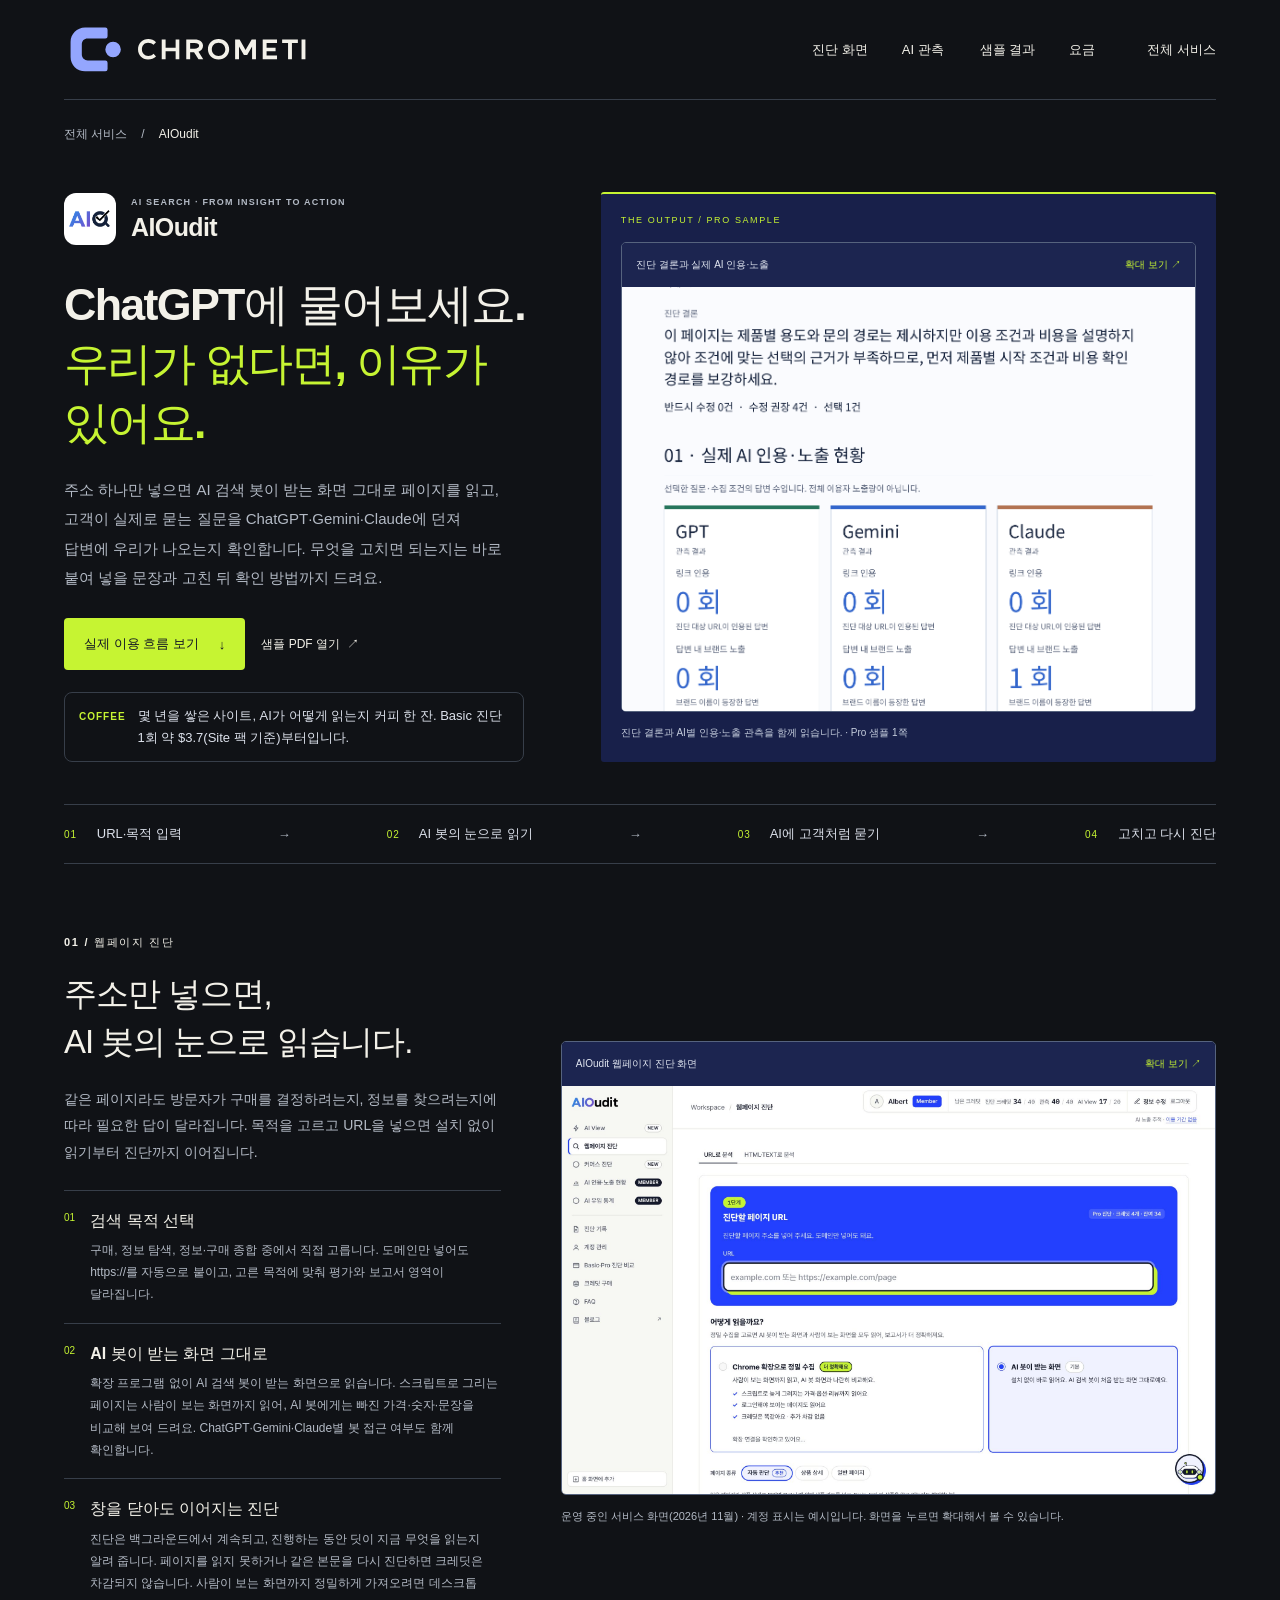
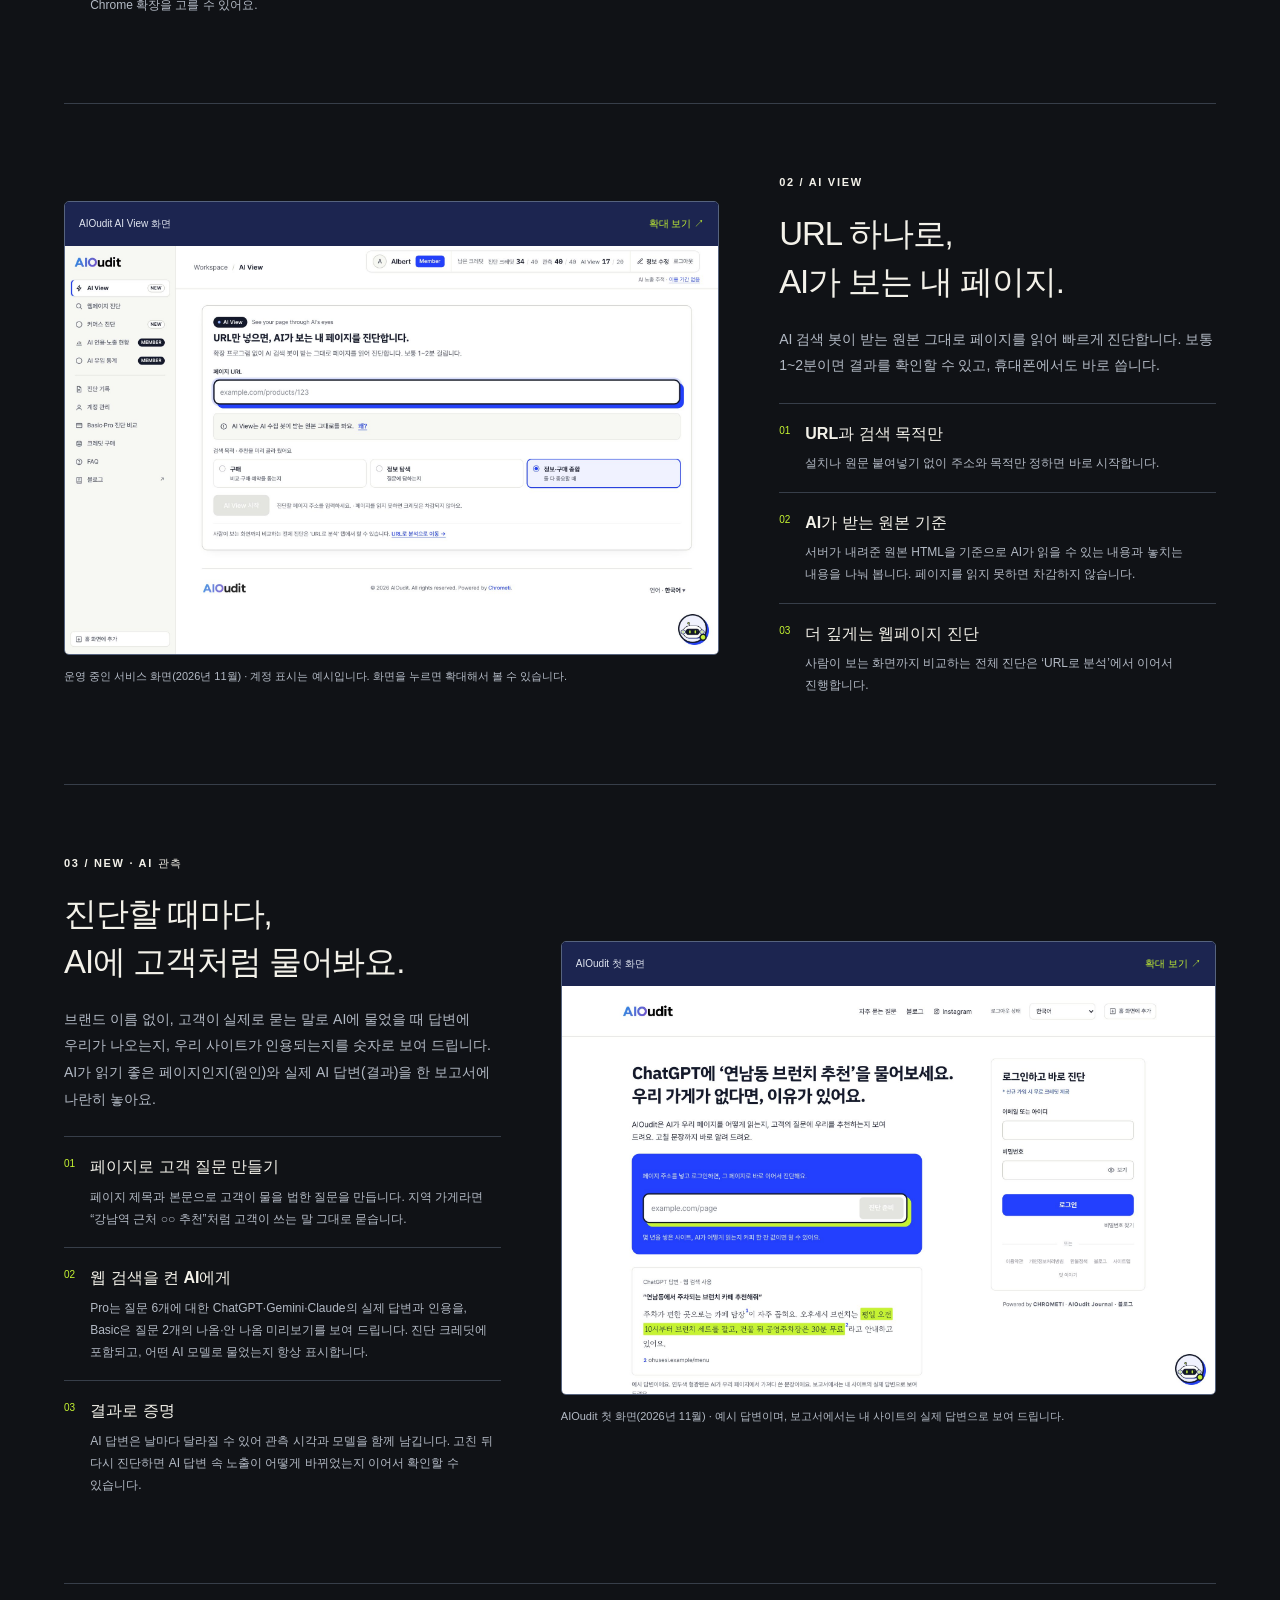
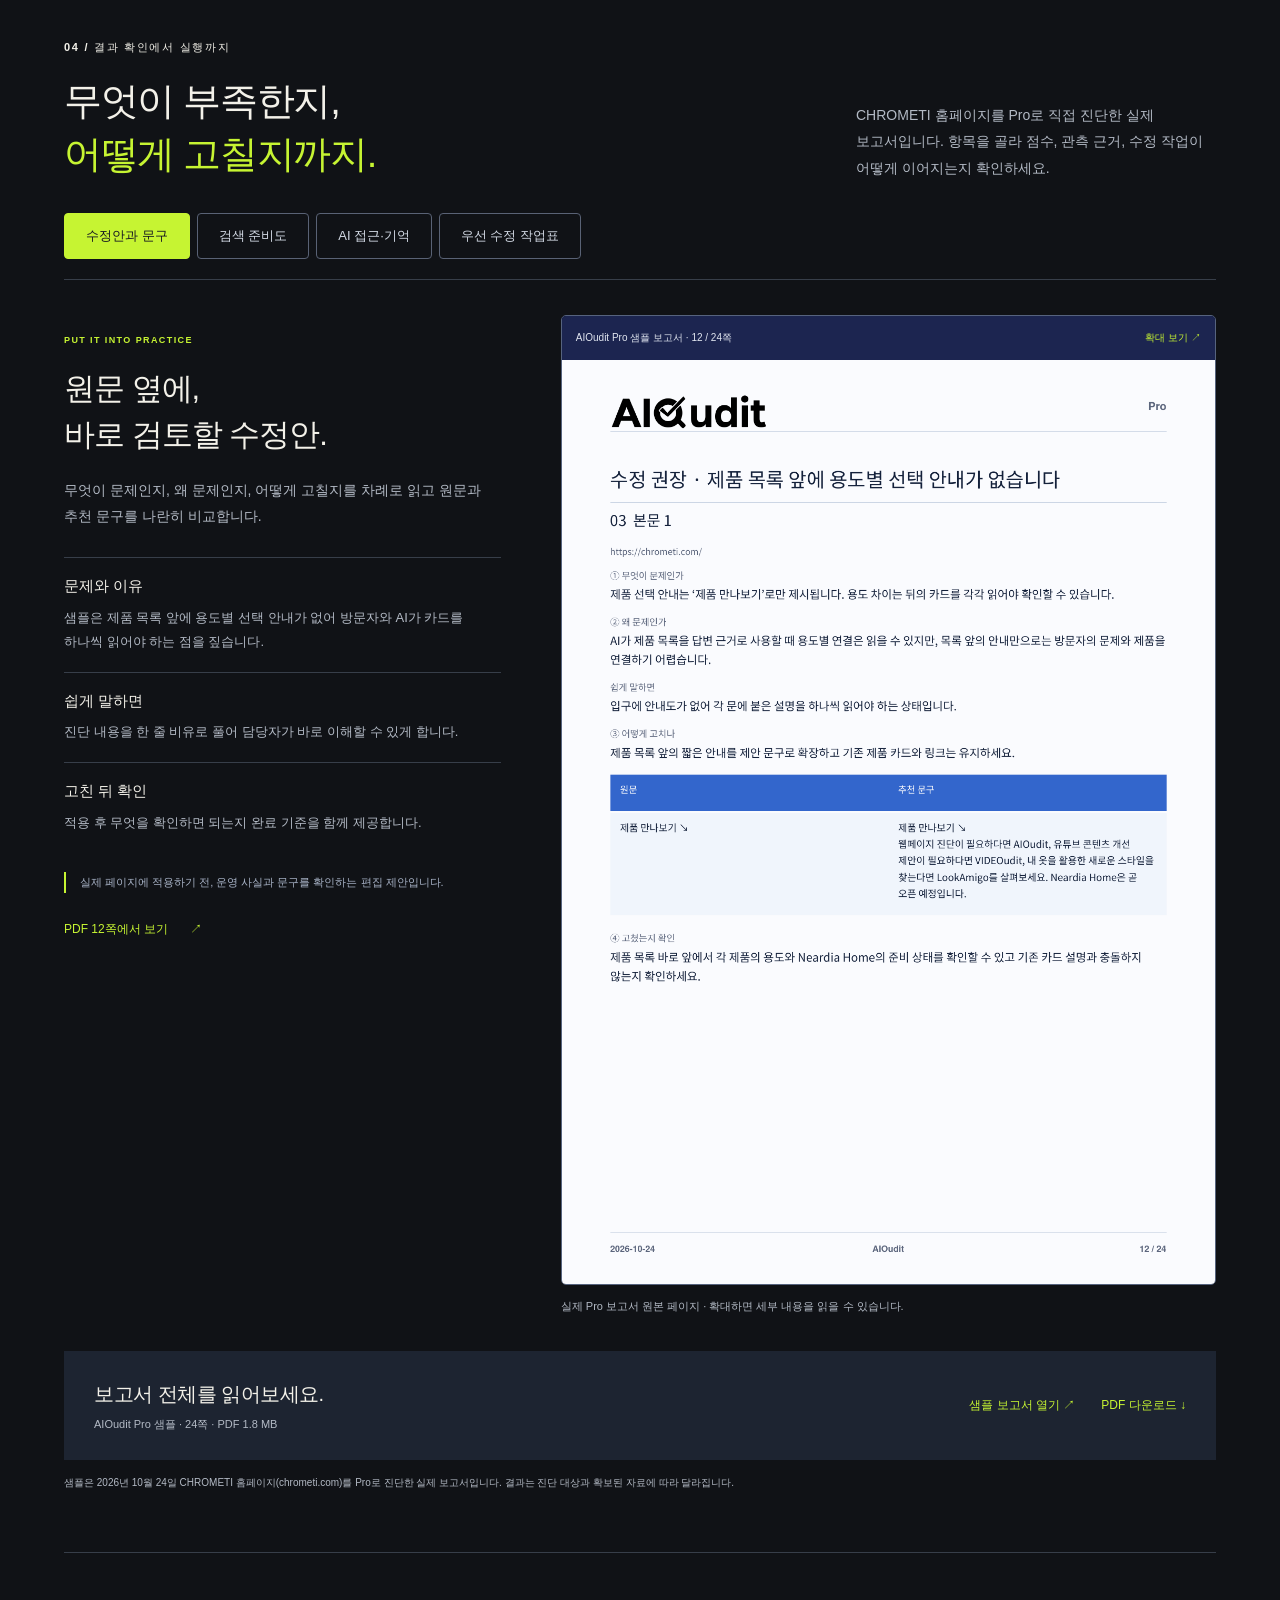
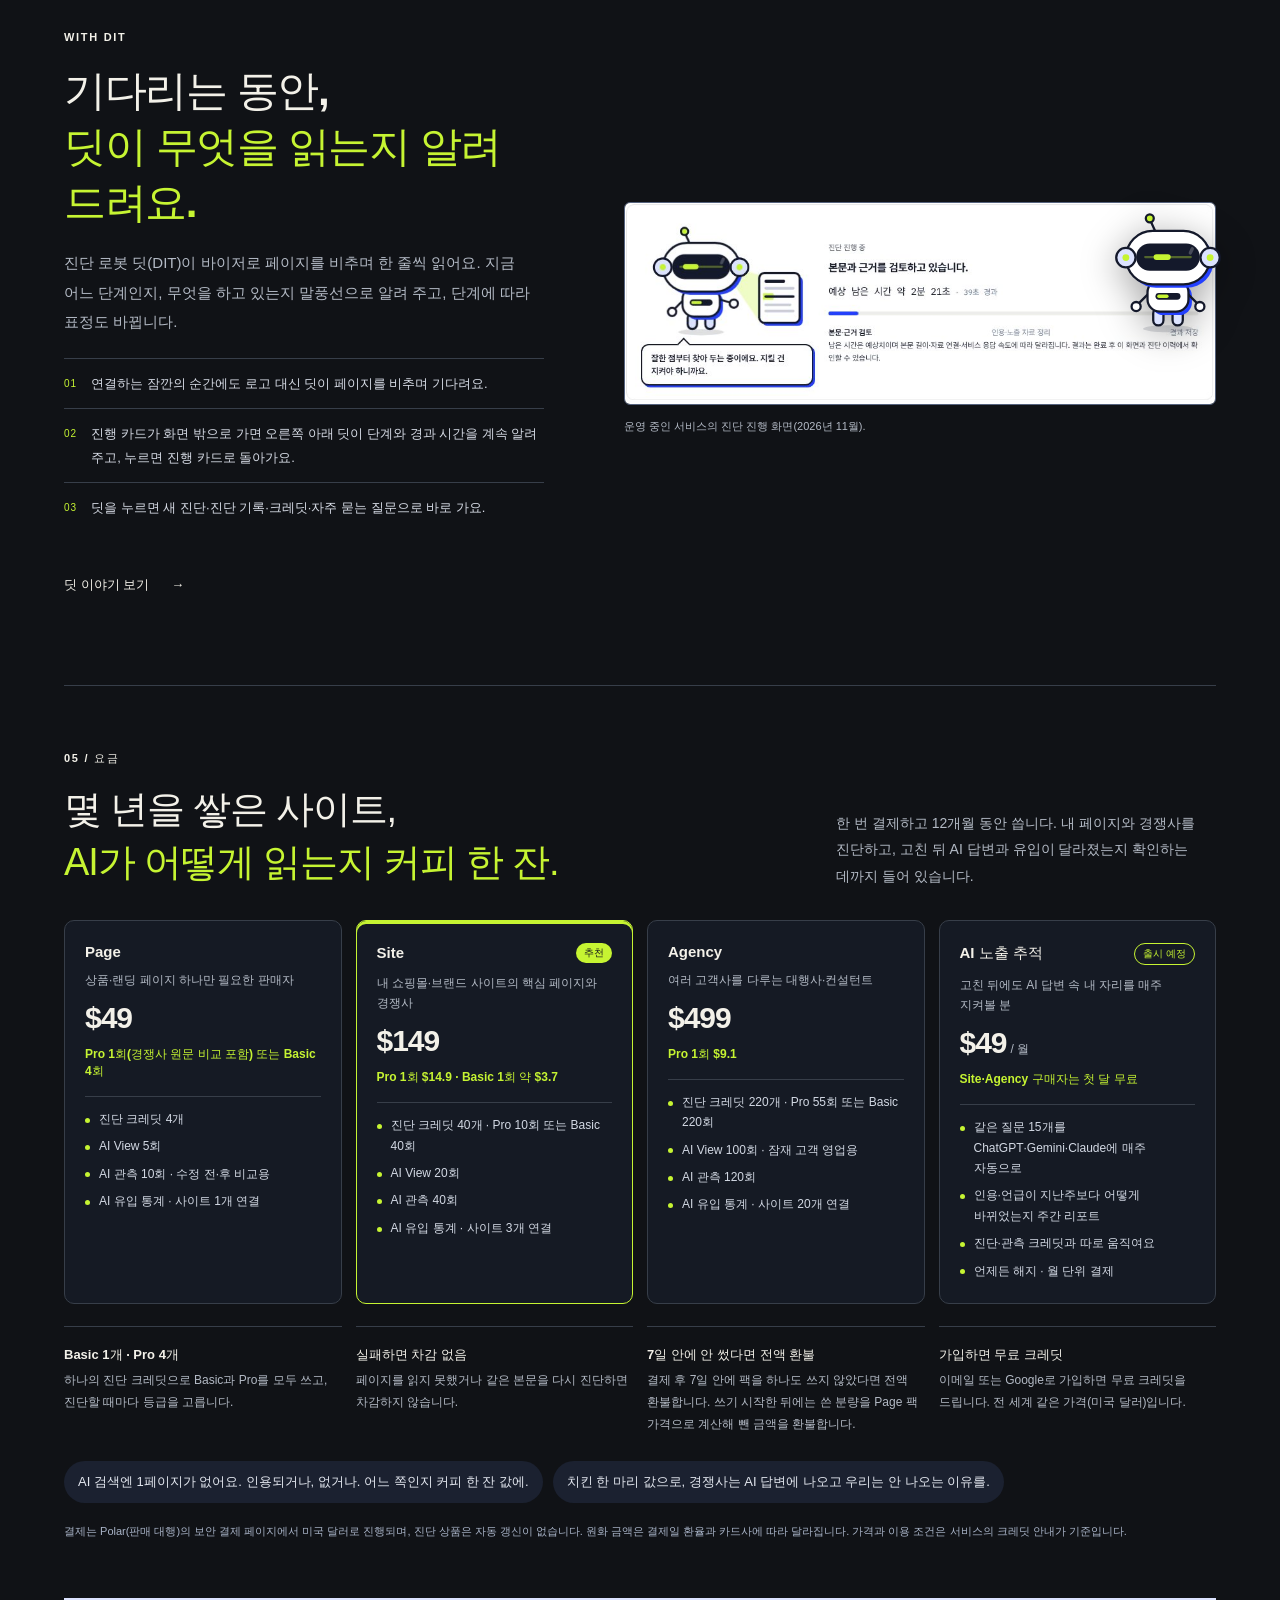
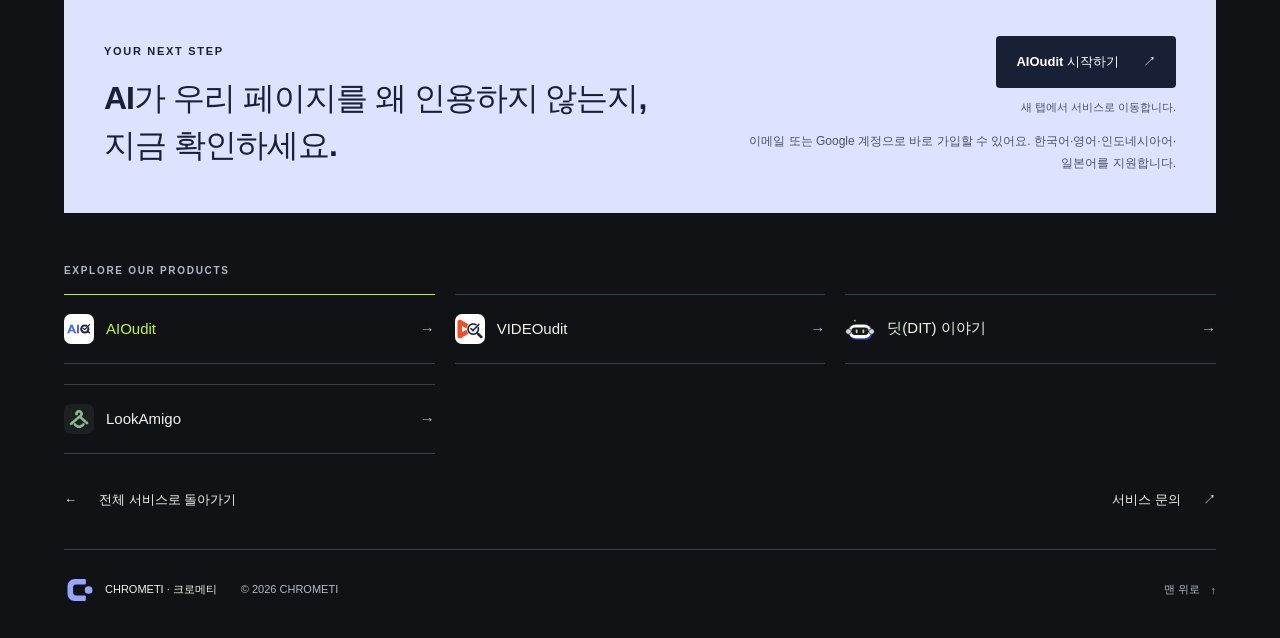
==== commit 7d7e325c: "AIOudit intro: refund line matches the new rule (full refund if unused within 7 days) Co-Authored-By" ====
--- a/services/aioaudit.html
+++ b/services/aioaudit.html
@@ -50,7 +50,7 @@
 <li><p class="price-name">Agency</p><p class="price-for">여러 고객사를 다루는 대행사·컨설턴트</p><p class="price-amount">$499</p><p class="price-unit">Pro 1회 $9.1</p><ul><li>진단 크레딧 220개 · Pro 55회 또는 Basic 220회</li><li>AI View 100회 · 잠재 고객 영업용</li><li>AI 관측 120회</li><li>AI 유입 통계 · 사이트 20개 연결</li></ul></li>
 <li><p class="price-name">AI 노출 추적 <em class="is-soon">출시 예정</em></p><p class="price-for">고친 뒤에도 AI 답변 속 내 자리를 매주 지켜볼 분</p><p class="price-amount">$49<small>/ 월</small></p><p class="price-unit">Site·Agency 구매자는 첫 달 무료</p><ul><li>같은 질문 15개를 ChatGPT·Gemini·Claude에 매주 자동으로</li><li>인용·언급이 지난주보다 어떻게 바뀌었는지 주간 리포트</li><li>진단·관측 크레딧과 따로 움직여요</li><li>언제든 해지 · 월 단위 결제</li></ul></li>
 </ol>
-<ul class="price-rules"><li><b>Basic 1개 · Pro 4개</b>하나의 진단 크레딧으로 Basic과 Pro를 모두 쓰고, 진단할 때마다 등급을 고릅니다.</li><li><b>실패하면 차감 없음</b>페이지를 읽지 못했거나 같은 본문을 다시 진단하면 차감하지 않습니다.</li><li><b>7일 환불 보장</b>구매 후 7일 안에 진단 크레딧을 4개 이하로 썼다면 전액 환불합니다.</li><li><b>가입하면 무료 크레딧</b>이메일 또는 Google로 가입하면 무료 크레딧을 드립니다. 전 세계 같은 가격(미국 달러)입니다.</li></ul>
+<ul class="price-rules"><li><b>Basic 1개 · Pro 4개</b>하나의 진단 크레딧으로 Basic과 Pro를 모두 쓰고, 진단할 때마다 등급을 고릅니다.</li><li><b>실패하면 차감 없음</b>페이지를 읽지 못했거나 같은 본문을 다시 진단하면 차감하지 않습니다.</li><li><b>7일 안에 안 썼다면 전액 환불</b>결제 후 7일 안에 팩을 하나도 쓰지 않았다면 전액 환불합니다. 쓰기 시작한 뒤에는 쓴 분량을 Page 팩 가격으로 계산해 뺀 금액을 환불합니다.</li><li><b>가입하면 무료 크레딧</b>이메일 또는 Google로 가입하면 무료 크레딧을 드립니다. 전 세계 같은 가격(미국 달러)입니다.</li></ul>
 <div class="price-lines"><p>AI 검색엔 1페이지가 없어요. 인용되거나, 없거나. 어느 쪽인지 커피 한 잔 값에.</p><p>치킨 한 마리 값으로, 경쟁사는 AI 답변에 나오고 우리는 안 나오는 이유를.</p></div>
 <p class="price-note">결제는 Polar(판매 대행)의 보안 결제 페이지에서 미국 달러로 진행되며, 진단 상품은 자동 갱신이 없습니다. 원화 금액은 결제일 환율과 카드사에 따라 달라집니다. 가격과 이용 조건은 서비스의 크레딧 안내가 기준입니다.</p></section>
 <section class="service-cta" aria-labelledby="cta-title"><div><p class="eyebrow">Your next step</p><h2 id="cta-title">AI가 우리 페이지를 왜 인용하지 않는지,<br>지금 확인하세요.</h2></div><div class="service-cta-action"><a class="button service-launch" href="https://aioudit.com" target="_blank" rel="noopener noreferrer" aria-label="AIOudit 서비스 새 탭에서 열기">AIOudit 시작하기 <span aria-hidden="true">↗</span></a><p class="new-tab-note">새 탭에서 서비스로 이동합니다.</p><p class="access-note">이메일 또는 Google 계정으로 바로 가입할 수 있어요. 한국어·영어·인도네시아어·일본어를 지원합니다.</p></div></section>
--- a/service.css
+++ b/service.css
@@ -1,6 +1,6 @@
 .service-page{--product-accent:#a6b8ff;--product-soft:#dfe5ff}
 .service-videoudit{--product-accent:#ff6b65;--product-soft:#ffdbd8}
-.service-lookamigo{--product-accent:#b9aaff;--product-soft:#ebe5ff}
+.service-lookamigo{--product-accent:#a9cdb3;--product-soft:#d5e0d7}
 .breadcrumb{display:flex;align-items:center;gap:14px;padding-top:24px;font-size:12px;line-height:1.7;color:var(--muted)}
 .breadcrumb a:hover{color:var(--product-accent)}
 .breadcrumb [aria-current]{color:var(--ink)}
--- a/dit.css
+++ b/dit.css
@@ -12,7 +12,7 @@
 .service-videoudit .evidence-toolbar{background:#2a2219}
 .service-dit{--product-accent:#c6f432;--product-soft:#dce3ff}
 
-/* Price line under a hero ("830원", "커피 한 잔") */
+/* Price line under a hero ("로또 한 장보다", "커피 한 잔") */
 .price-hook{display:flex;gap:12px;align-items:flex-start;margin-top:22px;max-width:460px;padding:12px 14px;border:1px solid var(--line);border-radius:8px;font-size:13px;line-height:1.7;color:#dce1eb;word-break:keep-all}
 .price-hook b{flex:none;font-size:10px;letter-spacing:1px;color:var(--product-accent);padding-top:3px}
 
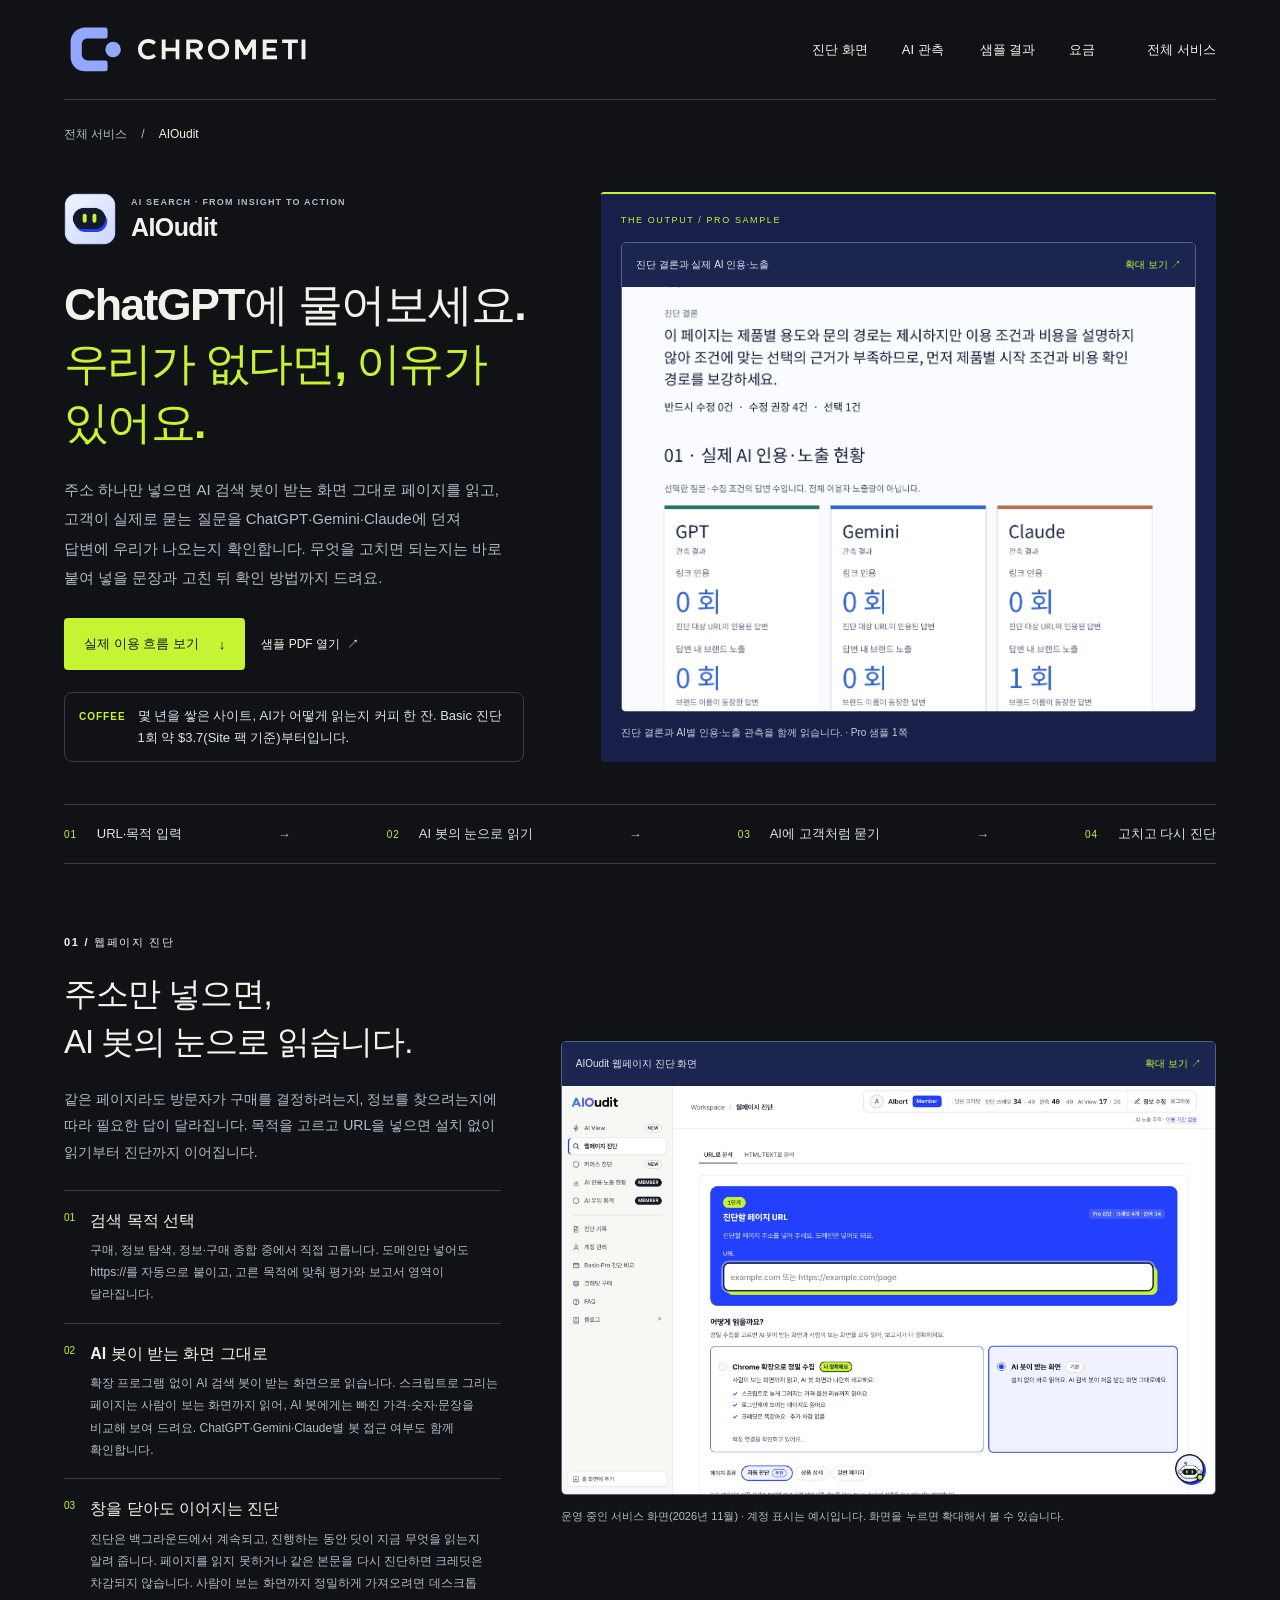
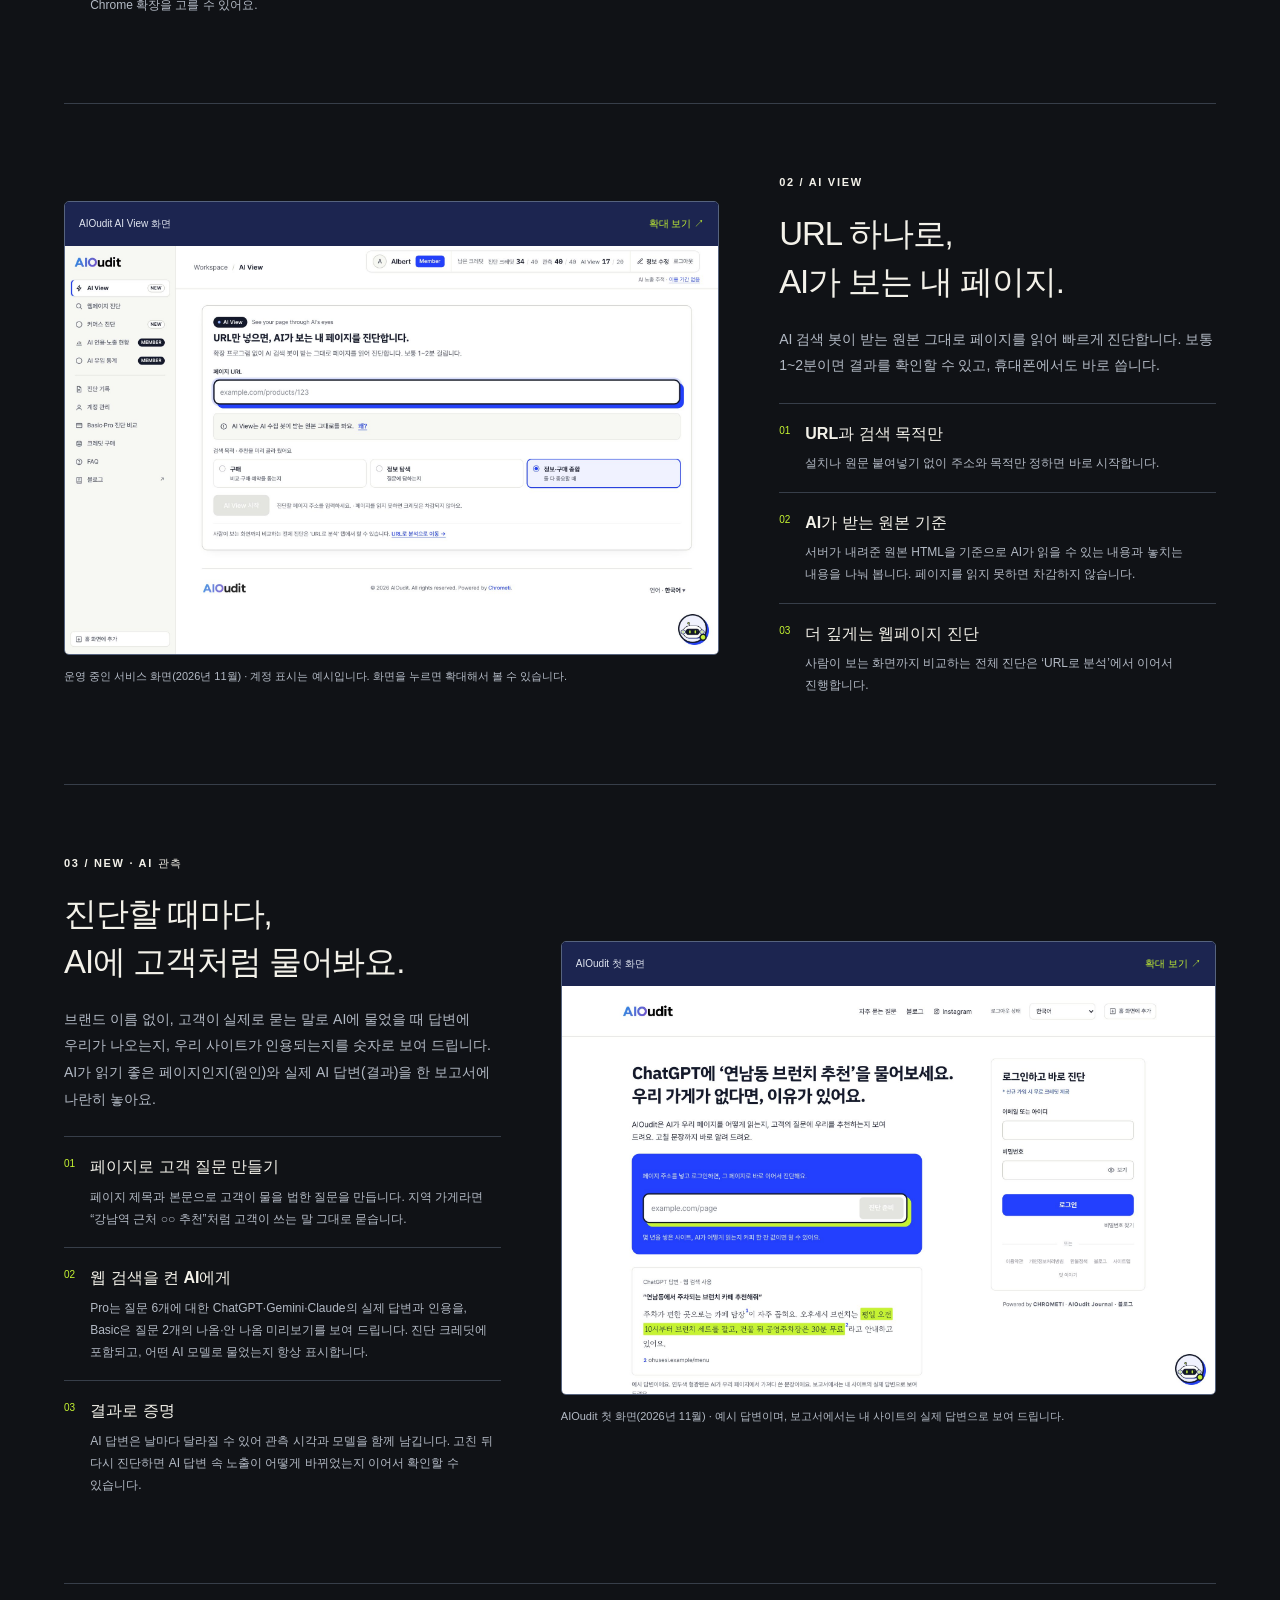
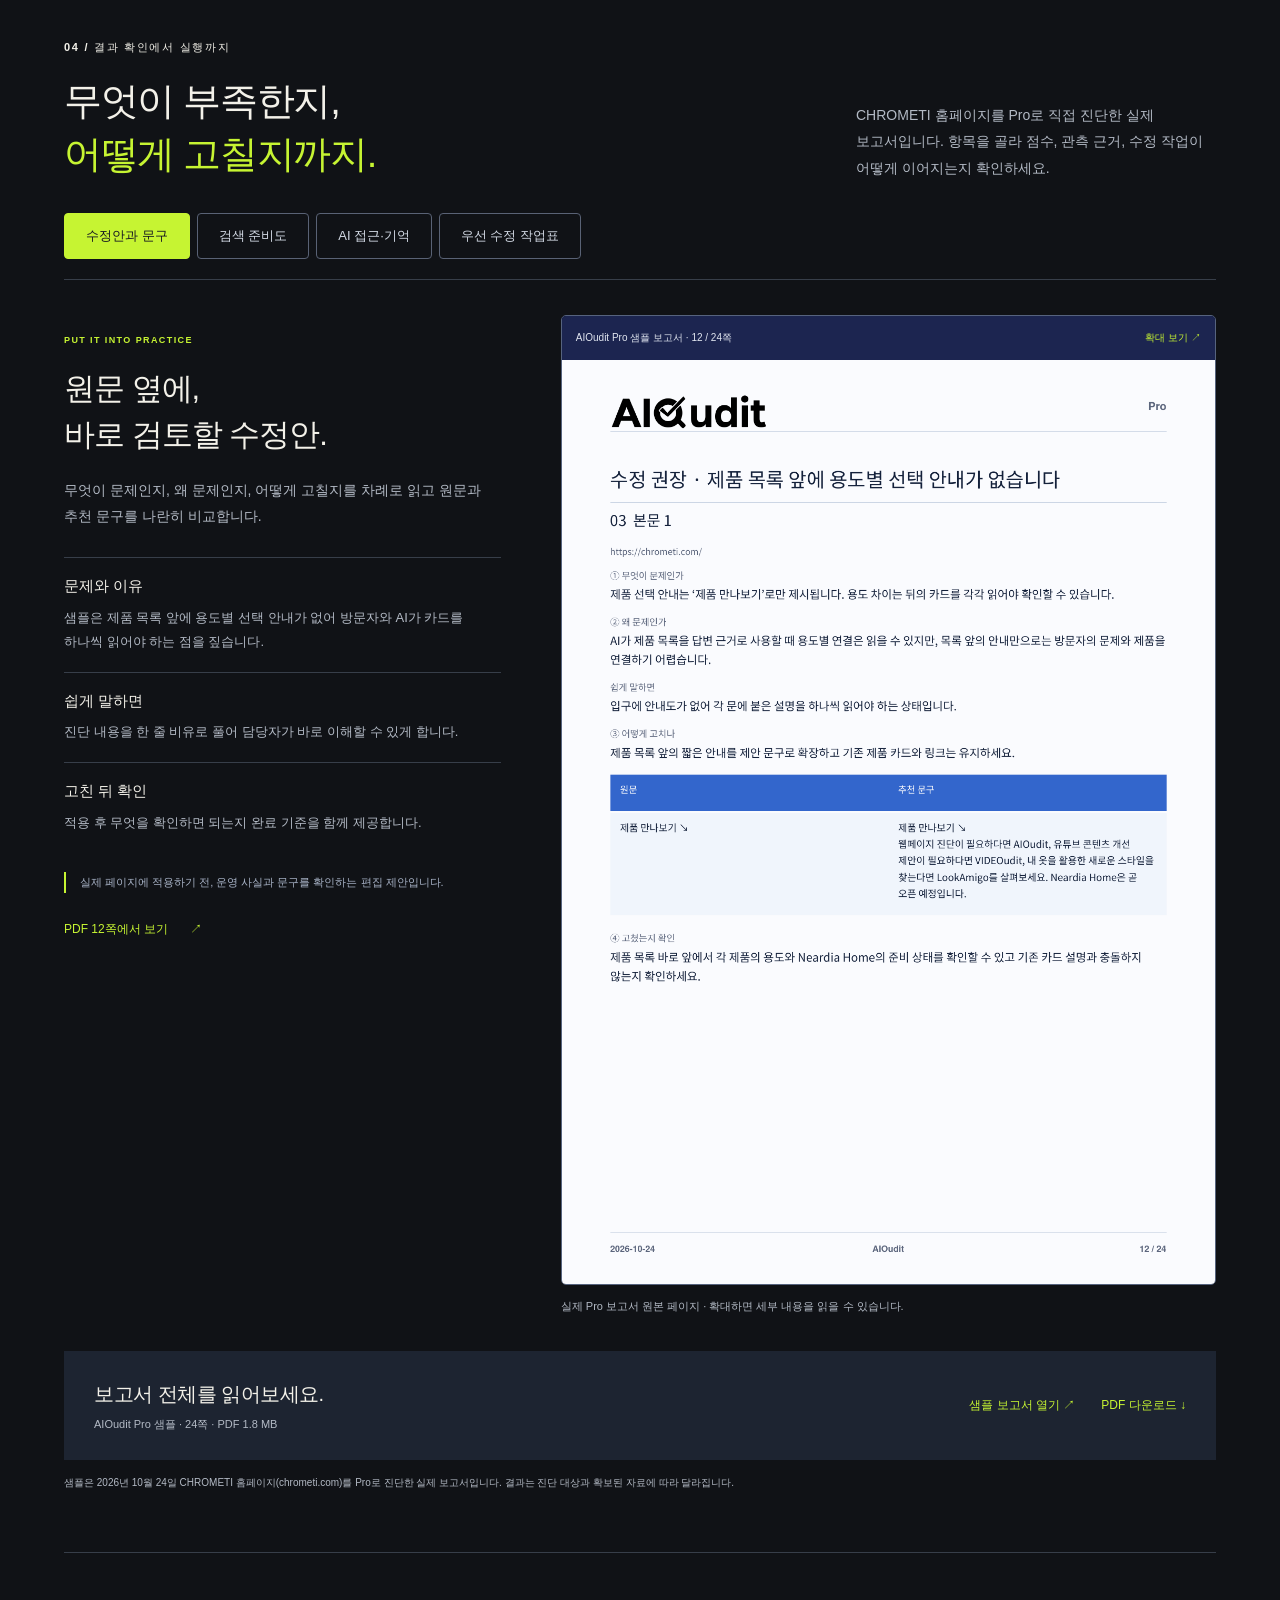
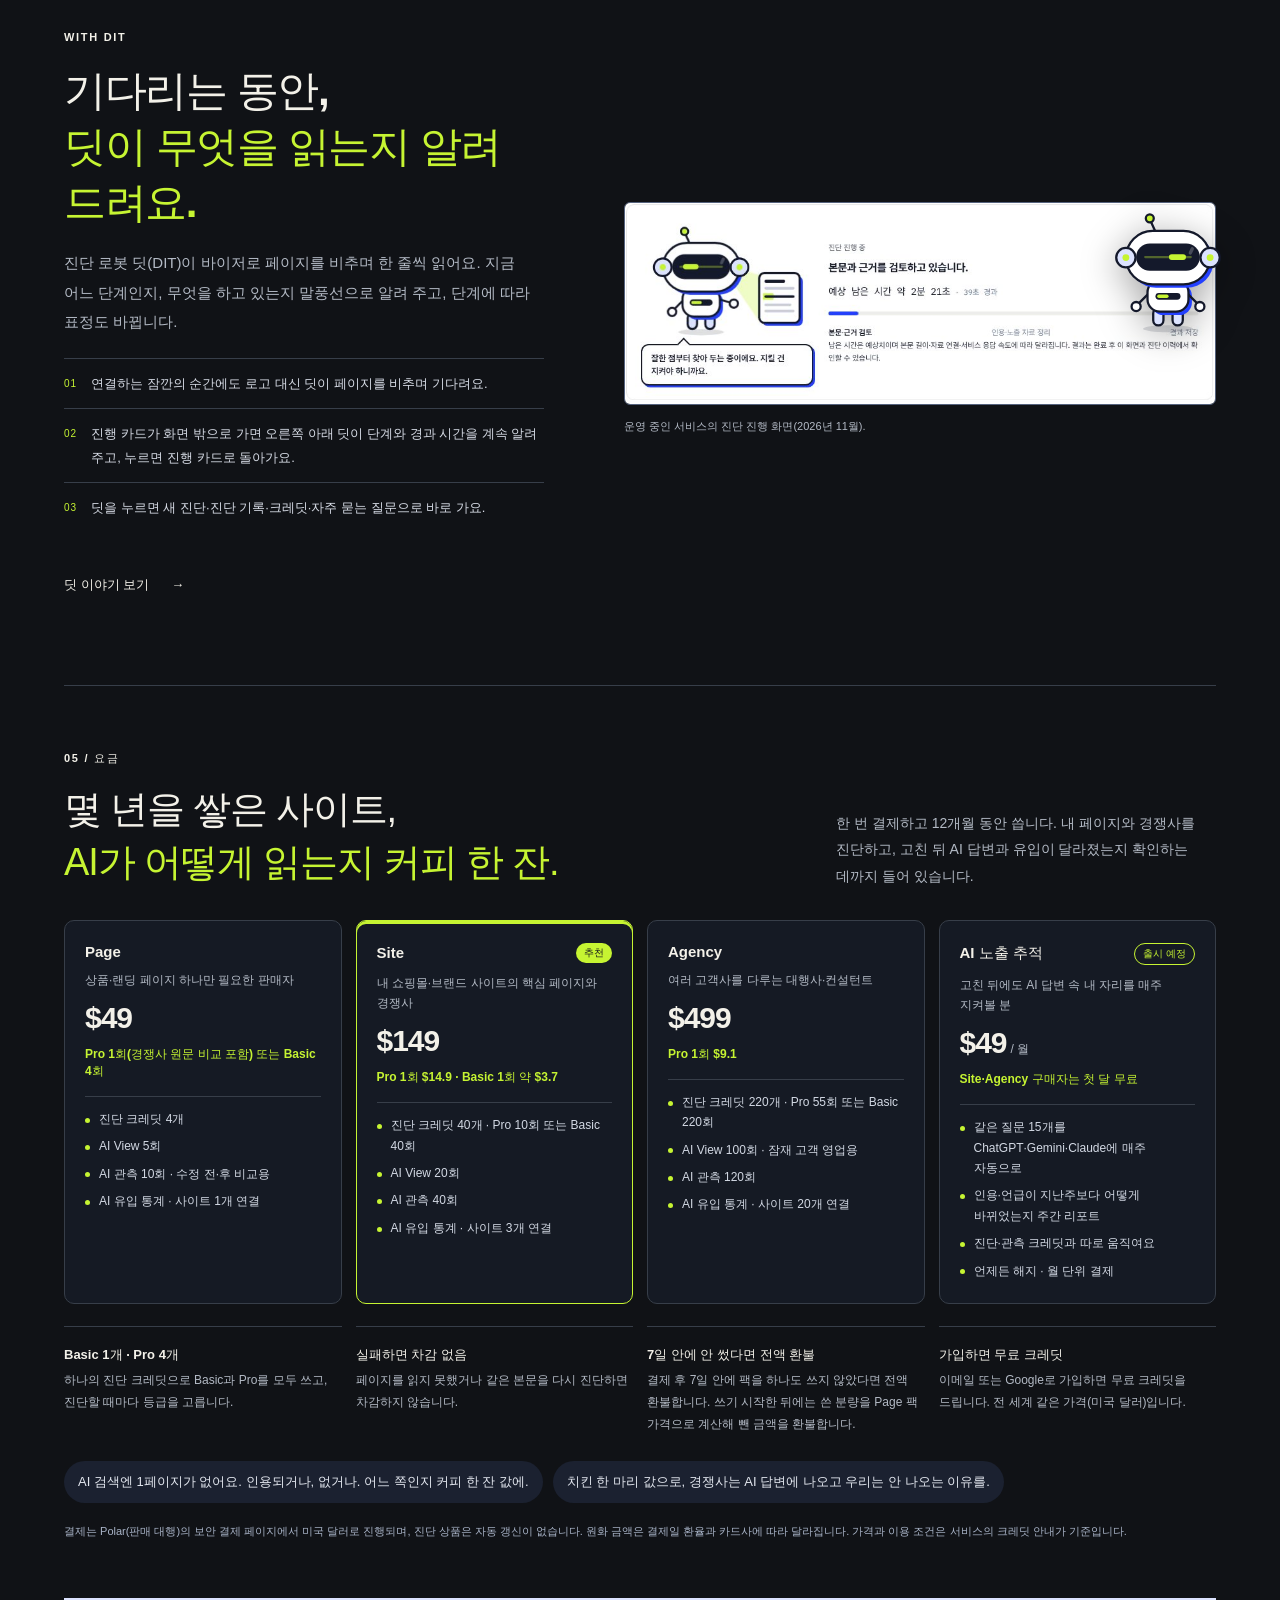
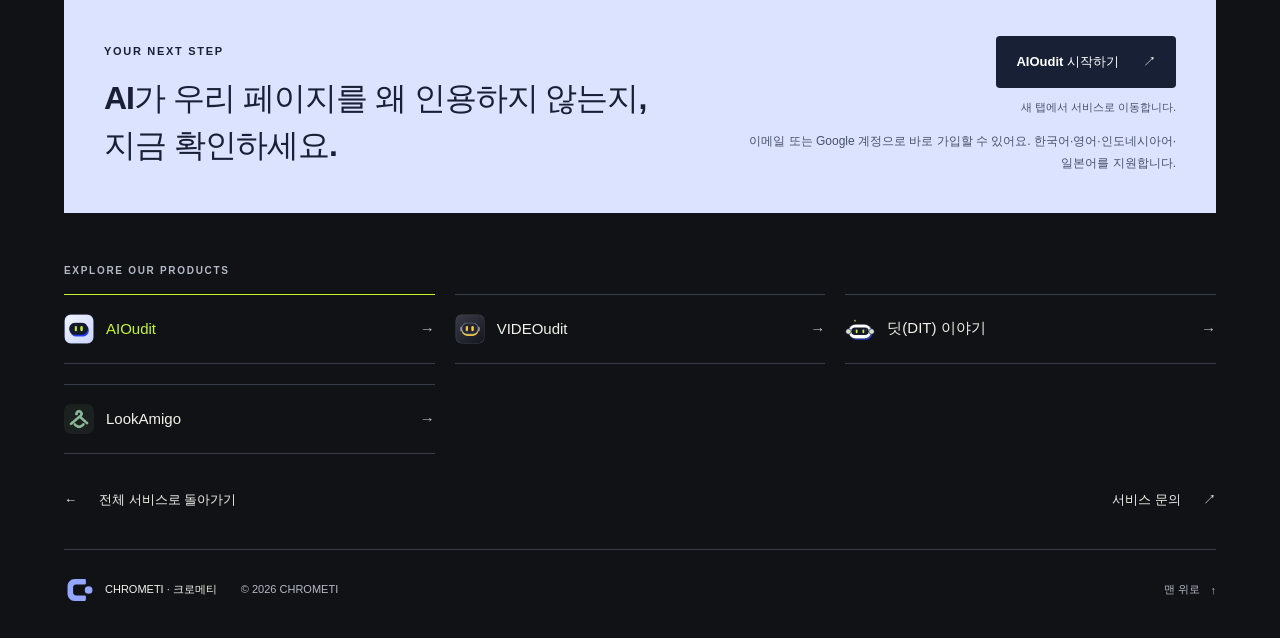
==== commit b874b97d: "Use the current Dit icons for AIOudit and VIDEOudit" ====
--- a/services/aioaudit.html
+++ b/services/aioaudit.html
@@ -14,9 +14,8 @@
   <meta property="og:url" content="https://chrometi.com/services/aioaudit.html">
   <link rel="canonical" href="https://chrometi.com/services/aioaudit.html">
   <meta name="twitter:card" content="summary">
-  <link rel="icon" href="../favicon.ico?v=chrometi-1" sizes="16x16 32x32 48x48 64x64">
-  <link rel="icon" type="image/png" sizes="32x32" href="../favicon-32x32.png?v=chrometi-1">
-  <link rel="icon" type="image/svg+xml" sizes="any" href="../favicon.svg?v=chrometi-1">
+  <link rel="icon" href="../assets/aioaudit-favicon.ico?v=20261108-dit" sizes="any">
+  <link rel="icon" type="image/svg+xml" sizes="any" href="../assets/aioaudit-favicon.svg?v=20261108-dit">
   <link rel="apple-touch-icon" sizes="180x180" href="../apple-touch-icon.png?v=chrometi-1">
   <link rel="manifest" href="../site.webmanifest?v=chrometi-1">
   <link rel="stylesheet" href="../styles.css?v=services-2">
@@ -36,7 +35,7 @@
     </header>
     <main id="main" tabindex="-1">
       <nav class="breadcrumb" aria-label="현재 위치"><a href="../index.html#products">전체 서비스</a><span aria-hidden="true">/</span><span aria-current="page">AIOudit</span></nav>
-<section class="work-hero" aria-labelledby="service-title"><div><div class="service-identity"><img src="../assets/aioaudit.png" alt="" width="52" height="52"><div><p class="eyebrow">AI SEARCH · FROM INSIGHT TO ACTION</p><p class="service-name">AIOudit</p></div></div><h1 id="service-title">ChatGPT에 물어보세요.<br><em>우리가 없다면, 이유가 있어요.</em></h1><p class="service-lead">주소 하나만 넣으면 AI 검색 봇이 받는 화면 그대로 페이지를 읽고, 고객이 실제로 묻는 질문을 ChatGPT·Gemini·Claude에 던져 답변에 우리가 나오는지 확인합니다. 무엇을 고치면 되는지는 바로 붙여 넣을 문장과 고친 뒤 확인 방법까지 드려요.</p><div class="hero-actions"><a href="#screen" class="button">실제 이용 흐름 보기 <span aria-hidden="true">↓</span></a><a class="text-link" href="../assets/reports/aioaudit-pro-sample.pdf" target="_blank" rel="noopener">샘플 PDF 열기 <span aria-hidden="true">↗</span></a></div><p class="price-hook"><b>COFFEE</b><span>몇 년을 쌓은 사이트, AI가 어떻게 읽는지 커피 한 잔. Basic 진단 1회 약 $3.7(Site 팩 기준)부터입니다.</span></p></div><div class="hero-evidence"><p class="evidence-kicker">THE OUTPUT / PRO SAMPLE</p><figure class="evidence-figure report-hero"><a href="../assets/reports/aioaudit-2610-p01.png" data-screen-preview data-preview-title="진단 결론과 실제 AI 인용·노출" aria-label="진단 결론과 실제 AI 인용·노출 확대 보기" target="_blank" rel="noopener"><span class="evidence-toolbar"><span>진단 결론과 실제 AI 인용·노출</span><span>확대 보기 ↗</span></span><span class="evidence-image"><img src="../assets/reports/aioaudit-2610-p01.png" width="1241" height="1754" alt="진단 결론과 AI별 인용·노출 관측을 함께 읽습니다. · Pro 샘플 1쪽" fetchpriority="high"></span></a></figure><p class="evidence-caption">진단 결론과 AI별 인용·노출 관측을 함께 읽습니다. · Pro 샘플 1쪽</p></div></section>
+<section class="work-hero" aria-labelledby="service-title"><div><div class="service-identity"><img src="../assets/aioaudit.png?v=20261108-dit" alt="" width="52" height="52"><div><p class="eyebrow">AI SEARCH · FROM INSIGHT TO ACTION</p><p class="service-name">AIOudit</p></div></div><h1 id="service-title">ChatGPT에 물어보세요.<br><em>우리가 없다면, 이유가 있어요.</em></h1><p class="service-lead">주소 하나만 넣으면 AI 검색 봇이 받는 화면 그대로 페이지를 읽고, 고객이 실제로 묻는 질문을 ChatGPT·Gemini·Claude에 던져 답변에 우리가 나오는지 확인합니다. 무엇을 고치면 되는지는 바로 붙여 넣을 문장과 고친 뒤 확인 방법까지 드려요.</p><div class="hero-actions"><a href="#screen" class="button">실제 이용 흐름 보기 <span aria-hidden="true">↓</span></a><a class="text-link" href="../assets/reports/aioaudit-pro-sample.pdf" target="_blank" rel="noopener">샘플 PDF 열기 <span aria-hidden="true">↗</span></a></div><p class="price-hook"><b>COFFEE</b><span>몇 년을 쌓은 사이트, AI가 어떻게 읽는지 커피 한 잔. Basic 진단 1회 약 $3.7(Site 팩 기준)부터입니다.</span></p></div><div class="hero-evidence"><p class="evidence-kicker">THE OUTPUT / PRO SAMPLE</p><figure class="evidence-figure report-hero"><a href="../assets/reports/aioaudit-2610-p01.png" data-screen-preview data-preview-title="진단 결론과 실제 AI 인용·노출" aria-label="진단 결론과 실제 AI 인용·노출 확대 보기" target="_blank" rel="noopener"><span class="evidence-toolbar"><span>진단 결론과 실제 AI 인용·노출</span><span>확대 보기 ↗</span></span><span class="evidence-image"><img src="../assets/reports/aioaudit-2610-p01.png" width="1241" height="1754" alt="진단 결론과 AI별 인용·노출 관측을 함께 읽습니다. · Pro 샘플 1쪽" fetchpriority="high"></span></a></figure><p class="evidence-caption">진단 결론과 AI별 인용·노출 관측을 함께 읽습니다. · Pro 샘플 1쪽</p></div></section>
 <div class="journey-line" aria-label="서비스 이용 흐름"><span><b>01</b> URL·목적 입력</span><i aria-hidden="true">→</i><span><b>02</b> AI 봇의 눈으로 읽기</span><i aria-hidden="true">→</i><span><b>03</b> AI에 고객처럼 묻기</span><i aria-hidden="true">→</i><span><b>04</b> 고치고 다시 진단</span></div>
 <section class="input-story" id="screen" tabindex="-1" aria-labelledby="screen-title"><div class="input-copy"><p class="eyebrow">01 / 웹페이지 진단</p><h2 id="screen-title">주소만 넣으면,<br>AI 봇의 눈으로 읽습니다.</h2><p class="section-intro">같은 페이지라도 방문자가 구매를 결정하려는지, 정보를 찾으려는지에 따라 필요한 답이 달라집니다. 목적을 고르고 URL을 넣으면 설치 없이 읽기부터 진단까지 이어집니다.</p><ol class="input-steps"><li><b>01</b><div><h3>검색 목적 선택</h3><p>구매, 정보 탐색, 정보·구매 종합 중에서 직접 고릅니다. 도메인만 넣어도 https://를 자동으로 붙이고, 고른 목적에 맞춰 평가와 보고서 영역이 달라집니다.</p></div></li><li><b>02</b><div><h3>AI 봇이 받는 화면 그대로</h3><p>확장 프로그램 없이 AI 검색 봇이 받는 화면으로 읽습니다. 스크립트로 그리는 페이지는 사람이 보는 화면까지 읽어, AI 봇에게는 빠진 가격·숫자·문장을 비교해 보여 드려요. ChatGPT·Gemini·Claude별 봇 접근 여부도 함께 확인합니다.</p></div></li><li><b>03</b><div><h3>창을 닫아도 이어지는 진단</h3><p>진단은 백그라운드에서 계속되고, 진행하는 동안 딧이 지금 무엇을 읽는지 알려 줍니다. 페이지를 읽지 못하거나 같은 본문을 다시 진단하면 크레딧은 차감되지 않습니다. 사람이 보는 화면까지 정밀하게 가져오려면 데스크톱 Chrome 확장을 고를 수 있어요.</p></div></li></ol></div><div class="input-evidence"><figure class="evidence-figure dashboard-evidence"><a href="../assets/screens/aioaudit-url-2611.jpg" data-screen-preview data-preview-title="AIOudit 웹페이지 진단 화면" aria-label="AIOudit 웹페이지 진단 화면 확대 보기" target="_blank" rel="noopener"><span class="evidence-toolbar"><span>AIOudit 웹페이지 진단 화면</span><span>확대 보기 ↗</span></span><span class="evidence-image"><img src="../assets/screens/aioaudit-url-2611.jpg" width="2160" height="1350" alt="AIOudit 웹페이지 진단 화면. 진단할 페이지 URL 입력, AI 봇이 받는 화면(기본)과 Chrome 확장 정밀 수집 중 읽는 방법 선택, 페이지 종류 자동 판단." loading="lazy"></span></a></figure><p class="evidence-caption">운영 중인 서비스 화면(2026년 11월) · 계정 표시는 예시입니다. 화면을 누르면 확대해서 볼 수 있습니다.</p></div></section>
 <section class="input-story is-reversed" id="ai-view" tabindex="-1" aria-labelledby="ai-view-title"><div class="input-copy"><p class="eyebrow">02 / AI View</p><h2 id="ai-view-title">URL 하나로,<br>AI가 보는 내 페이지.</h2><p class="section-intro">AI 검색 봇이 받는 원본 그대로 페이지를 읽어 빠르게 진단합니다. 보통 1~2분이면 결과를 확인할 수 있고, 휴대폰에서도 바로 씁니다.</p><ol class="input-steps"><li><b>01</b><div><h3>URL과 검색 목적만</h3><p>설치나 원문 붙여넣기 없이 주소와 목적만 정하면 바로 시작합니다.</p></div></li><li><b>02</b><div><h3>AI가 받는 원본 기준</h3><p>서버가 내려준 원본 HTML을 기준으로 AI가 읽을 수 있는 내용과 놓치는 내용을 나눠 봅니다. 페이지를 읽지 못하면 차감하지 않습니다.</p></div></li><li><b>03</b><div><h3>더 깊게는 웹페이지 진단</h3><p>사람이 보는 화면까지 비교하는 전체 진단은 ‘URL로 분석’에서 이어서 진행합니다.</p></div></li></ol></div><div class="input-evidence"><figure class="evidence-figure dashboard-evidence"><a href="../assets/screens/aioaudit-ai-view-2611.jpg" data-screen-preview data-preview-title="AIOudit AI View 화면" aria-label="AIOudit AI View 화면 확대 보기" target="_blank" rel="noopener"><span class="evidence-toolbar"><span>AIOudit AI View 화면</span><span>확대 보기 ↗</span></span><span class="evidence-image"><img src="../assets/screens/aioaudit-ai-view-2611.jpg" width="2160" height="1350" alt="AIOudit AI View 화면. 페이지 URL 입력과 검색 목적(구매·정보 탐색·정보·구매 종합) 선택." loading="lazy"></span></a></figure><p class="evidence-caption">운영 중인 서비스 화면(2026년 11월) · 계정 표시는 예시입니다. 화면을 누르면 확대해서 볼 수 있습니다.</p></div></section>
@@ -54,7 +53,7 @@
 <div class="price-lines"><p>AI 검색엔 1페이지가 없어요. 인용되거나, 없거나. 어느 쪽인지 커피 한 잔 값에.</p><p>치킨 한 마리 값으로, 경쟁사는 AI 답변에 나오고 우리는 안 나오는 이유를.</p></div>
 <p class="price-note">결제는 Polar(판매 대행)의 보안 결제 페이지에서 미국 달러로 진행되며, 진단 상품은 자동 갱신이 없습니다. 원화 금액은 결제일 환율과 카드사에 따라 달라집니다. 가격과 이용 조건은 서비스의 크레딧 안내가 기준입니다.</p></section>
 <section class="service-cta" aria-labelledby="cta-title"><div><p class="eyebrow">Your next step</p><h2 id="cta-title">AI가 우리 페이지를 왜 인용하지 않는지,<br>지금 확인하세요.</h2></div><div class="service-cta-action"><a class="button service-launch" href="https://aioudit.com" target="_blank" rel="noopener noreferrer" aria-label="AIOudit 서비스 새 탭에서 열기">AIOudit 시작하기 <span aria-hidden="true">↗</span></a><p class="new-tab-note">새 탭에서 서비스로 이동합니다.</p><p class="access-note">이메일 또는 Google 계정으로 바로 가입할 수 있어요. 한국어·영어·인도네시아어·일본어를 지원합니다.</p></div></section>
-<nav class="service-switch" aria-label="서비스 소개 둘러보기"><p class="eyebrow">Explore our products</p><div><a href="./aioaudit.html" aria-current="page"><img src="../assets/aioaudit.png" width="30" height="30" alt=""><span>AIOudit</span><span aria-hidden="true">→</span></a><a href="./videoudit.html"><img src="../assets/videoudit.png?v=2611" width="30" height="30" alt=""><span>VIDEOudit</span><span aria-hidden="true">→</span></a><a href="./dit.html"><img src="../assets/dit/dit-aio-head.svg" width="30" height="30" alt=""><span>딧(DIT) 이야기</span><span aria-hidden="true">→</span></a><a href="./lookamigo.html"><img src="../assets/lookamigo.png" width="30" height="30" alt=""><span>LookAmigo</span><span aria-hidden="true">→</span></a></div></nav>
+<nav class="service-switch" aria-label="서비스 소개 둘러보기"><p class="eyebrow">Explore our products</p><div><a href="./aioaudit.html" aria-current="page"><img src="../assets/aioaudit.png?v=20261108-dit" width="30" height="30" alt=""><span>AIOudit</span><span aria-hidden="true">→</span></a><a href="./videoudit.html"><img src="../assets/videoudit.png?v=20261108-dit" width="30" height="30" alt=""><span>VIDEOudit</span><span aria-hidden="true">→</span></a><a href="./dit.html"><img src="../assets/dit/dit-aio-head.svg" width="30" height="30" alt=""><span>딧(DIT) 이야기</span><span aria-hidden="true">→</span></a><a href="./lookamigo.html"><img src="../assets/lookamigo.png" width="30" height="30" alt=""><span>LookAmigo</span><span aria-hidden="true">→</span></a></div></nav>
       <div class="service-bottom"><a class="text-link" href="../index.html#products"><span aria-hidden="true">←</span> 전체 서비스로 돌아가기</a><a class="text-link" href="mailto:help@chrometi.com" target="_blank" rel="noopener noreferrer">서비스 문의 <span aria-hidden="true">↗</span></a></div>
     </main>
     <footer class="footer"><div><span class="footer-brand"><img src="../assets/chrometi-symbol.svg" alt="" width="32" height="32">CHROMETI · 크로메티</span><span class="copyright">© 2026 CHROMETI</span></div><a href="#top">맨 위로 <span aria-hidden="true">↑</span></a></footer>
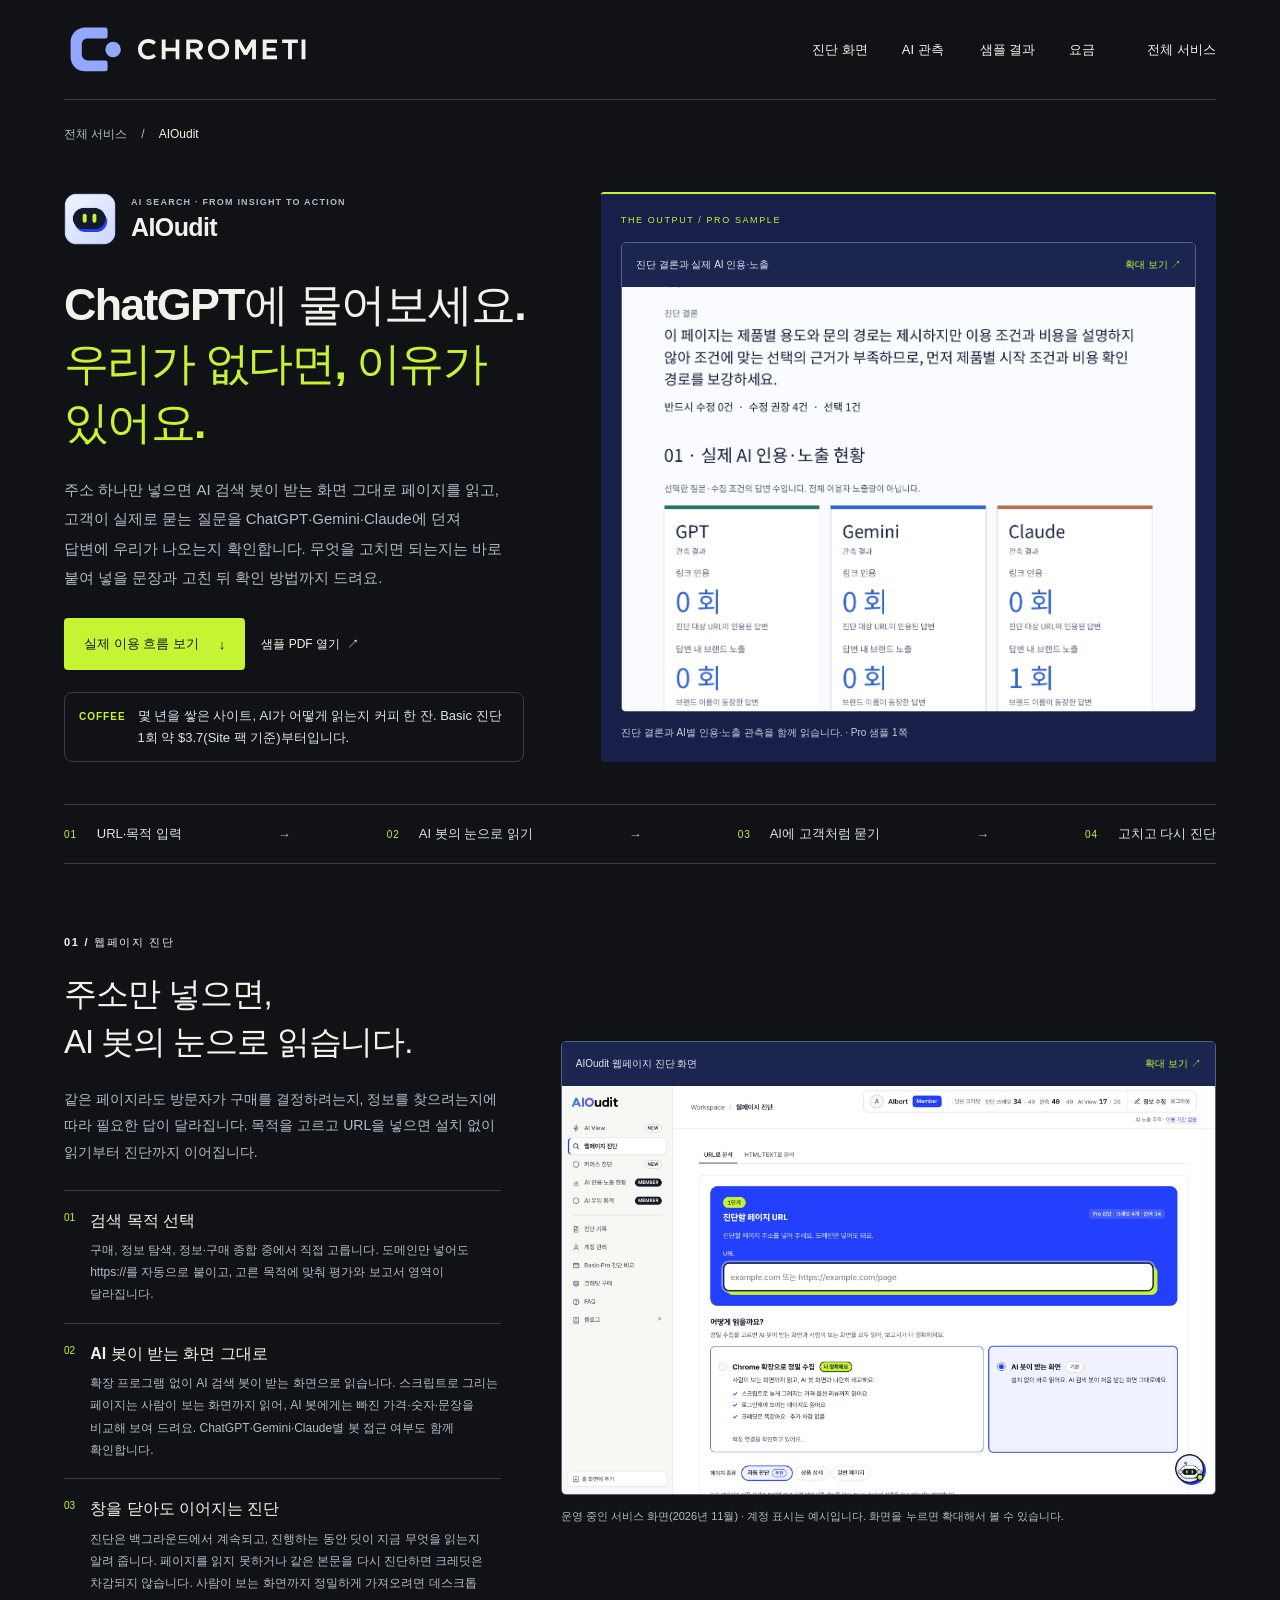
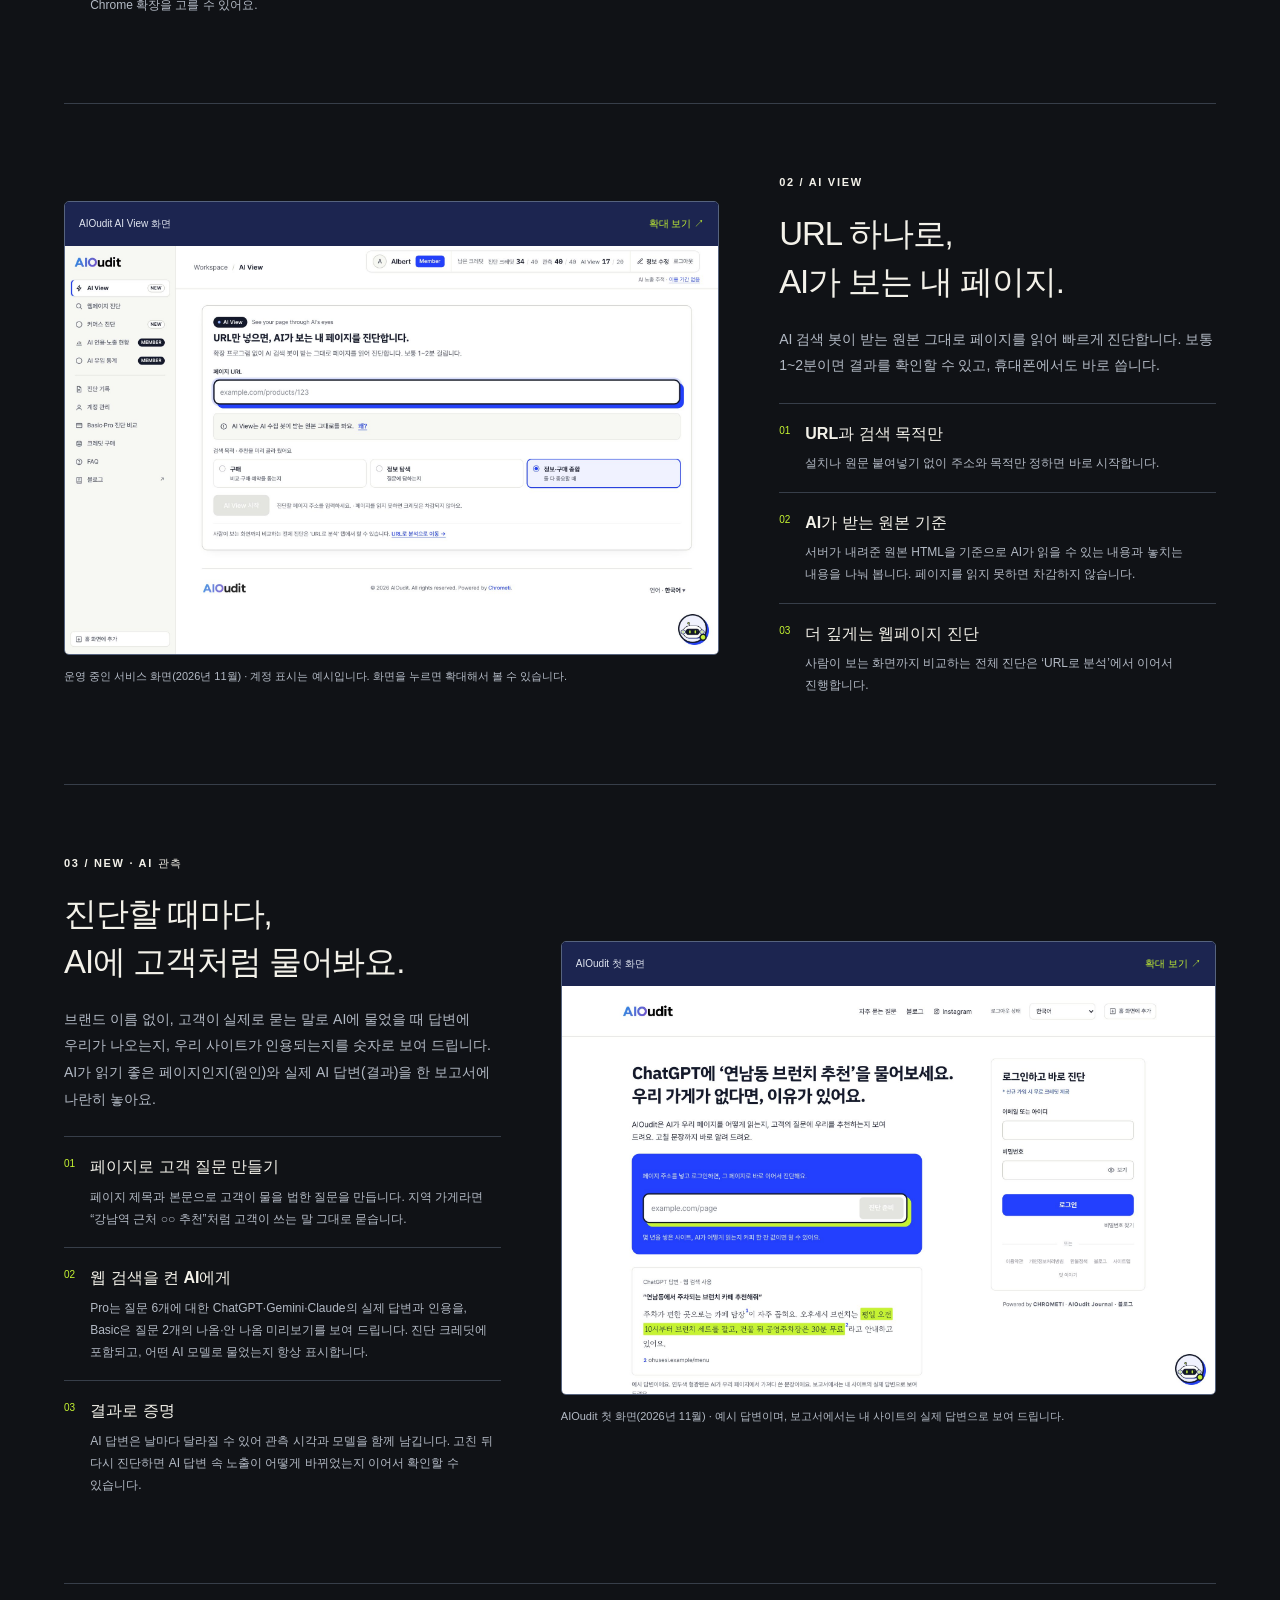
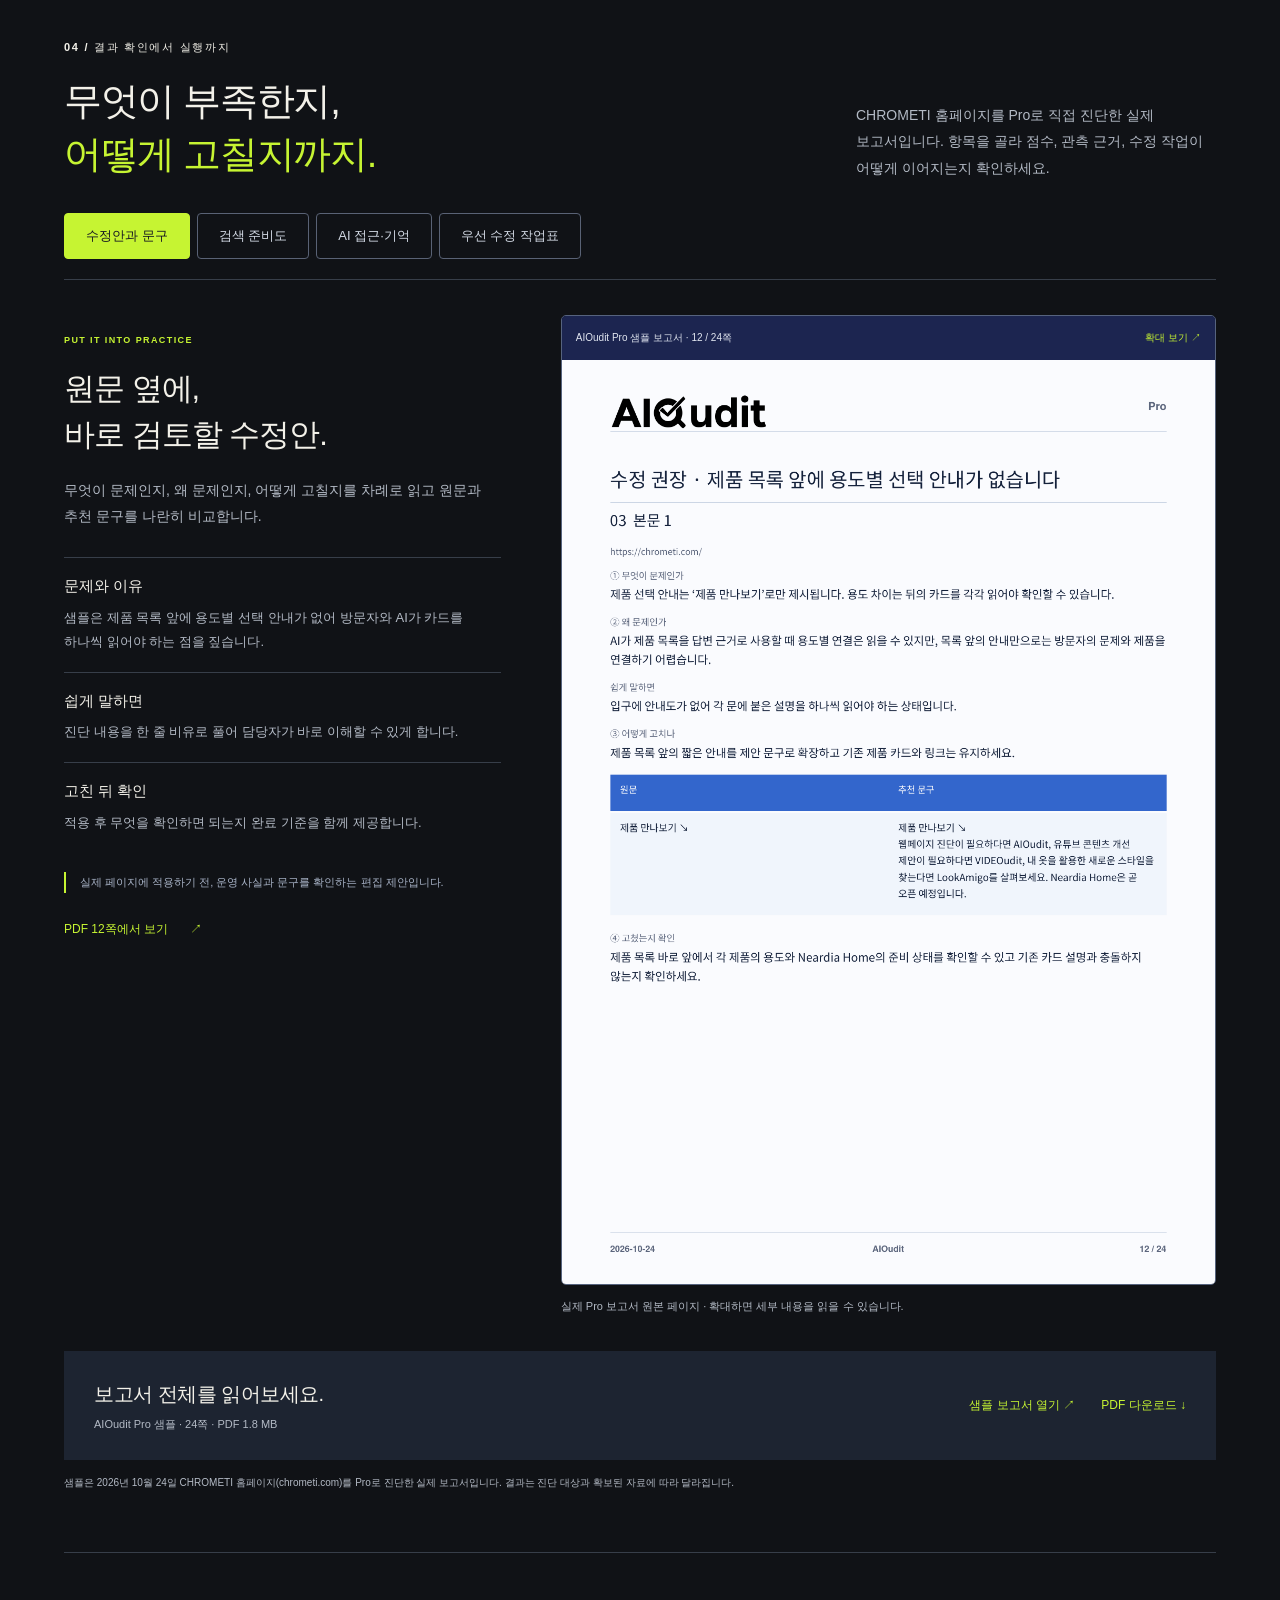
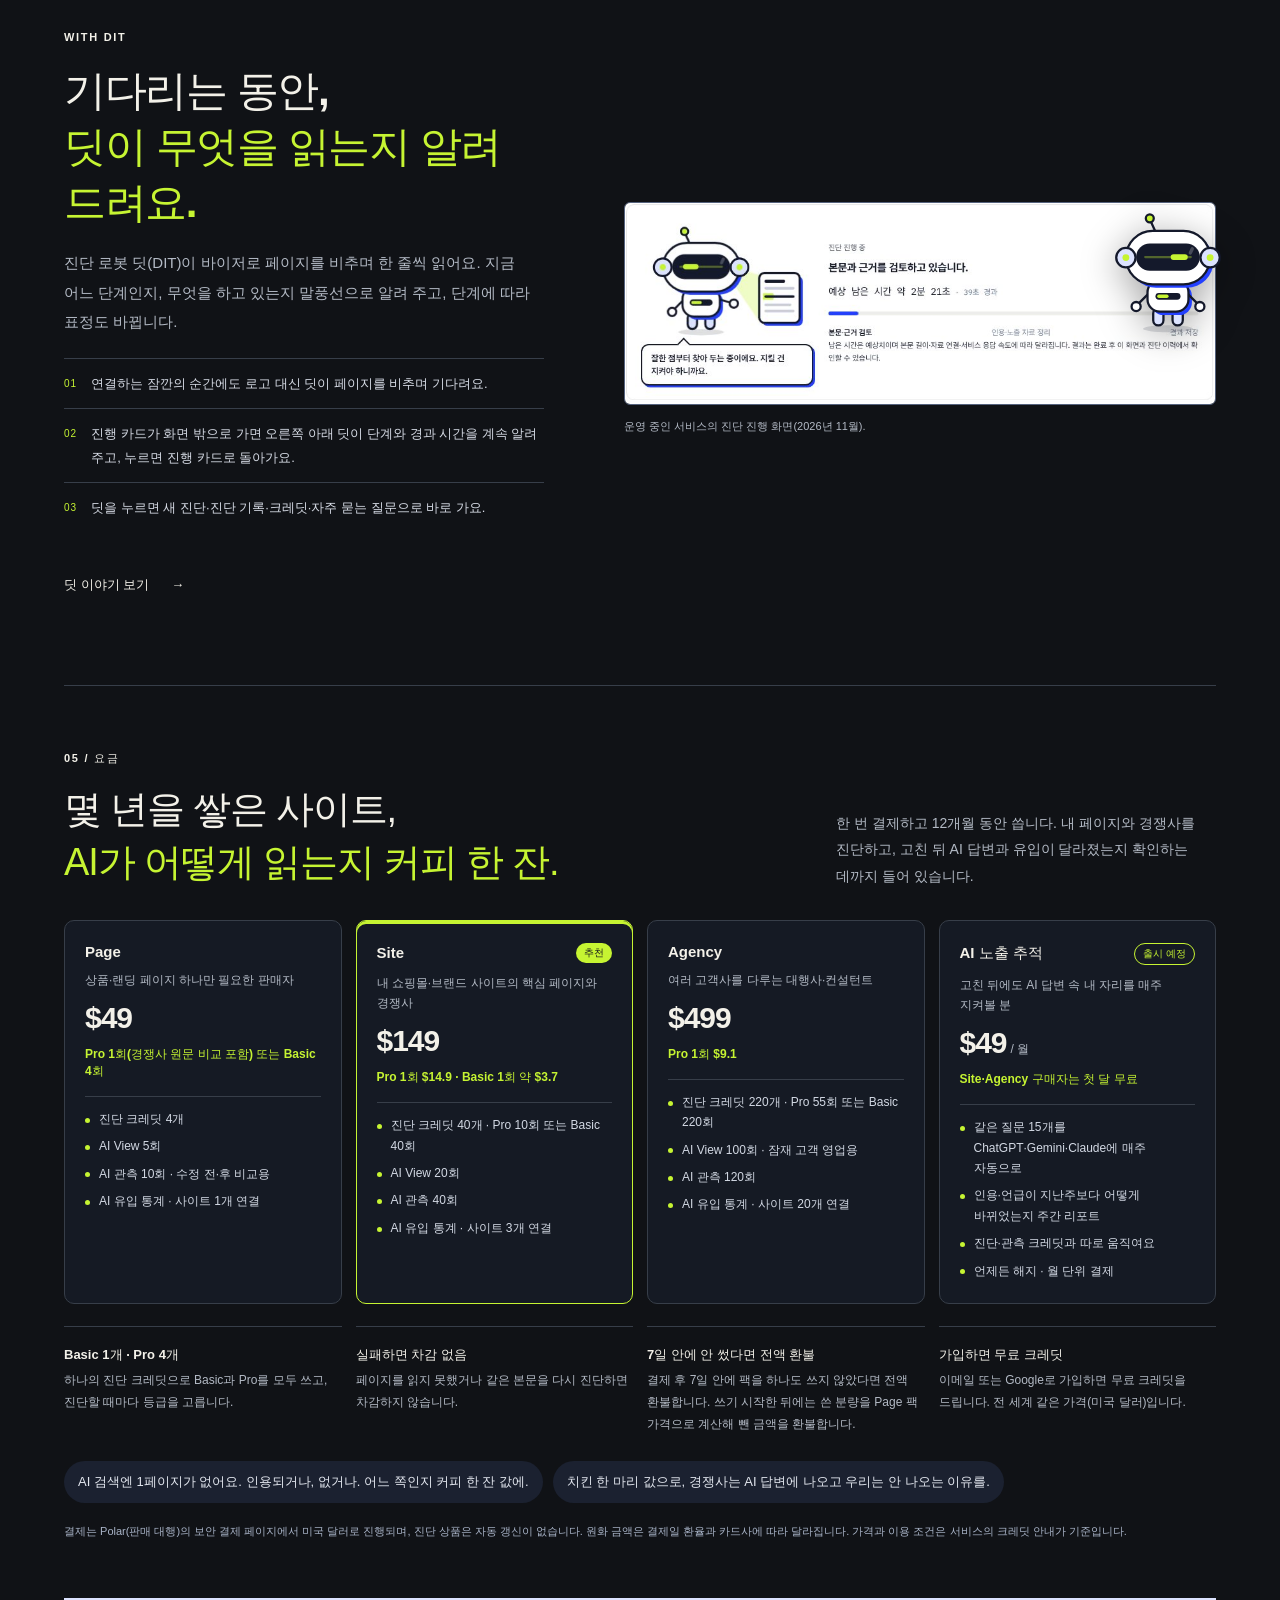
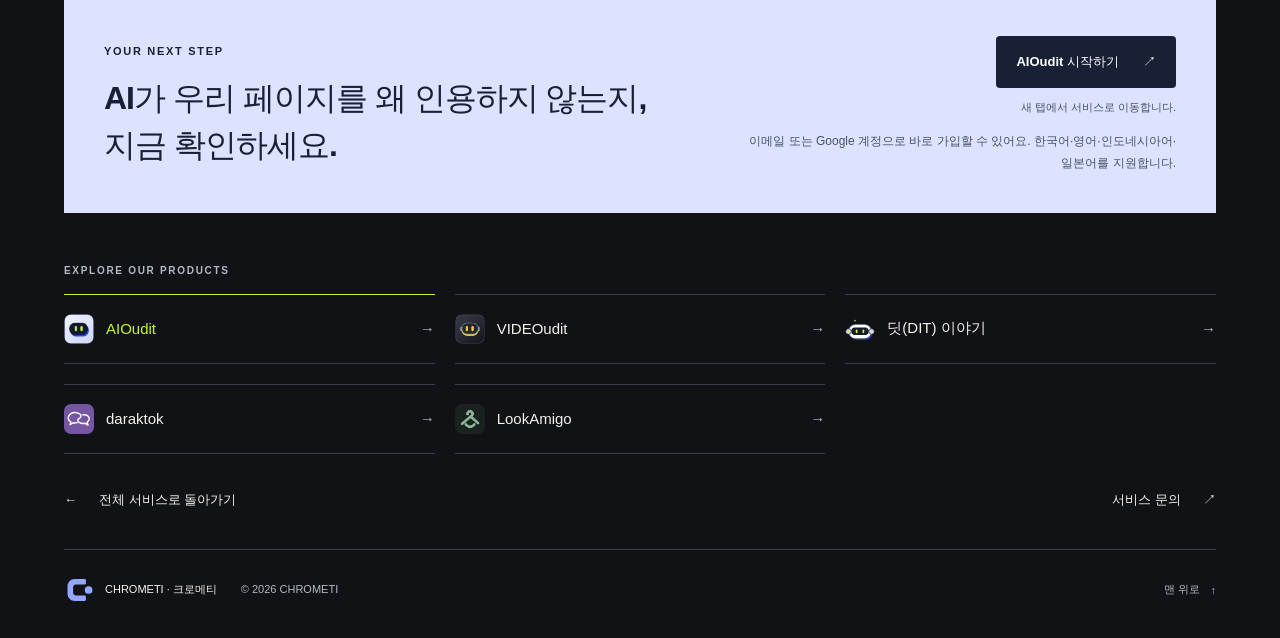
==== commit 3a4cda04: "Add daraktok introduction centered on a private place to share worries Present original companion an" ====
--- a/services/aioaudit.html
+++ b/services/aioaudit.html
@@ -53,7 +53,7 @@
 <div class="price-lines"><p>AI 검색엔 1페이지가 없어요. 인용되거나, 없거나. 어느 쪽인지 커피 한 잔 값에.</p><p>치킨 한 마리 값으로, 경쟁사는 AI 답변에 나오고 우리는 안 나오는 이유를.</p></div>
 <p class="price-note">결제는 Polar(판매 대행)의 보안 결제 페이지에서 미국 달러로 진행되며, 진단 상품은 자동 갱신이 없습니다. 원화 금액은 결제일 환율과 카드사에 따라 달라집니다. 가격과 이용 조건은 서비스의 크레딧 안내가 기준입니다.</p></section>
 <section class="service-cta" aria-labelledby="cta-title"><div><p class="eyebrow">Your next step</p><h2 id="cta-title">AI가 우리 페이지를 왜 인용하지 않는지,<br>지금 확인하세요.</h2></div><div class="service-cta-action"><a class="button service-launch" href="https://aioudit.com" target="_blank" rel="noopener noreferrer" aria-label="AIOudit 서비스 새 탭에서 열기">AIOudit 시작하기 <span aria-hidden="true">↗</span></a><p class="new-tab-note">새 탭에서 서비스로 이동합니다.</p><p class="access-note">이메일 또는 Google 계정으로 바로 가입할 수 있어요. 한국어·영어·인도네시아어·일본어를 지원합니다.</p></div></section>
-<nav class="service-switch" aria-label="서비스 소개 둘러보기"><p class="eyebrow">Explore our products</p><div><a href="./aioaudit.html" aria-current="page"><img src="../assets/aioaudit.png?v=20261108-dit" width="30" height="30" alt=""><span>AIOudit</span><span aria-hidden="true">→</span></a><a href="./videoudit.html"><img src="../assets/videoudit.png?v=20261108-dit" width="30" height="30" alt=""><span>VIDEOudit</span><span aria-hidden="true">→</span></a><a href="./dit.html"><img src="../assets/dit/dit-aio-head.svg" width="30" height="30" alt=""><span>딧(DIT) 이야기</span><span aria-hidden="true">→</span></a><a href="./lookamigo.html"><img src="../assets/lookamigo.png" width="30" height="30" alt=""><span>LookAmigo</span><span aria-hidden="true">→</span></a></div></nav>
+<nav class="service-switch" aria-label="서비스 소개 둘러보기"><p class="eyebrow">Explore our products</p><div><a href="./aioaudit.html" aria-current="page"><img src="../assets/aioaudit.png?v=20261108-dit" width="30" height="30" alt=""><span>AIOudit</span><span aria-hidden="true">→</span></a><a href="./videoudit.html"><img src="../assets/videoudit.png?v=20261108-dit" width="30" height="30" alt=""><span>VIDEOudit</span><span aria-hidden="true">→</span></a><a href="./dit.html"><img src="../assets/dit/dit-aio-head.svg" width="30" height="30" alt=""><span>딧(DIT) 이야기</span><span aria-hidden="true">→</span></a><a href="./daraktok.html"><img src="../assets/daraktok/favicon.svg" width="30" height="30" alt=""><span>daraktok</span><span aria-hidden="true">→</span></a><a href="./lookamigo.html"><img src="../assets/lookamigo.png" width="30" height="30" alt=""><span>LookAmigo</span><span aria-hidden="true">→</span></a></div></nav>
       <div class="service-bottom"><a class="text-link" href="../index.html#products"><span aria-hidden="true">←</span> 전체 서비스로 돌아가기</a><a class="text-link" href="mailto:help@chrometi.com" target="_blank" rel="noopener noreferrer">서비스 문의 <span aria-hidden="true">↗</span></a></div>
     </main>
     <footer class="footer"><div><span class="footer-brand"><img src="../assets/chrometi-symbol.svg" alt="" width="32" height="32">CHROMETI · 크로메티</span><span class="copyright">© 2026 CHROMETI</span></div><a href="#top">맨 위로 <span aria-hidden="true">↑</span></a></footer>
